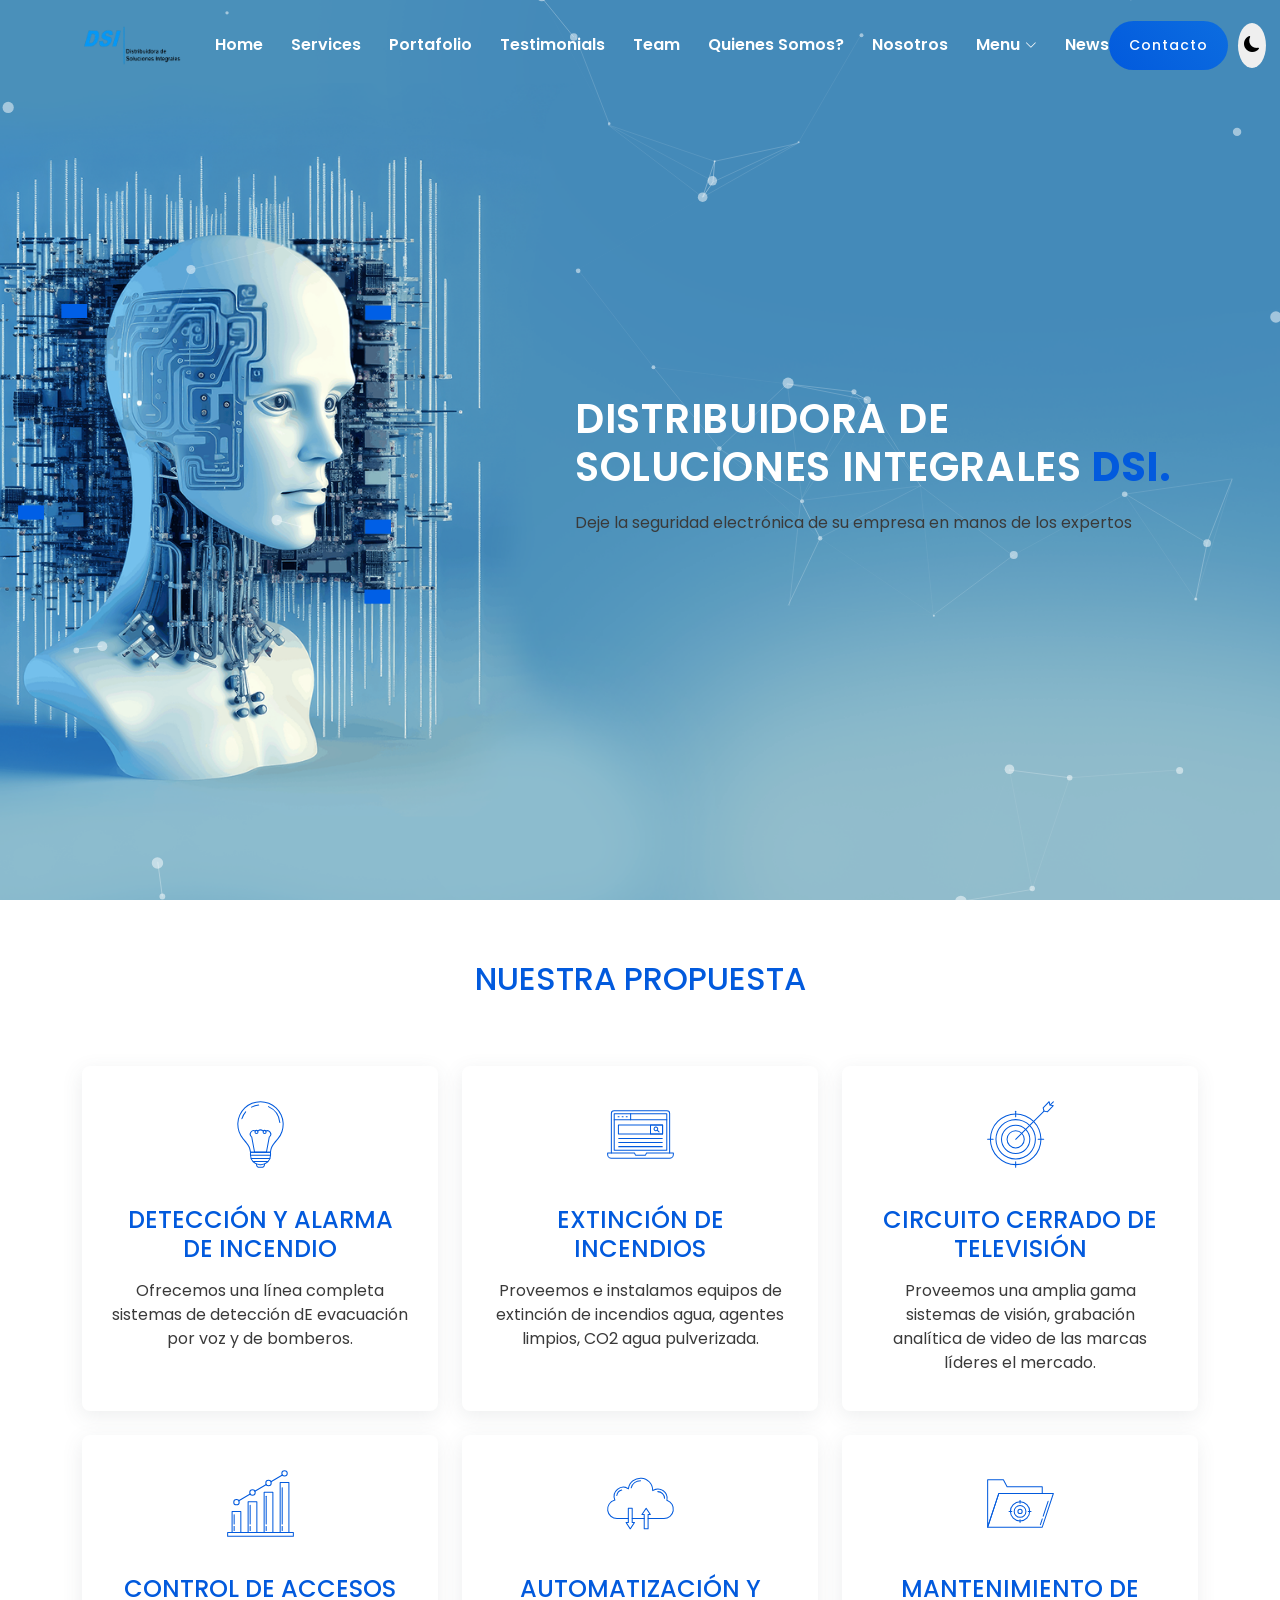
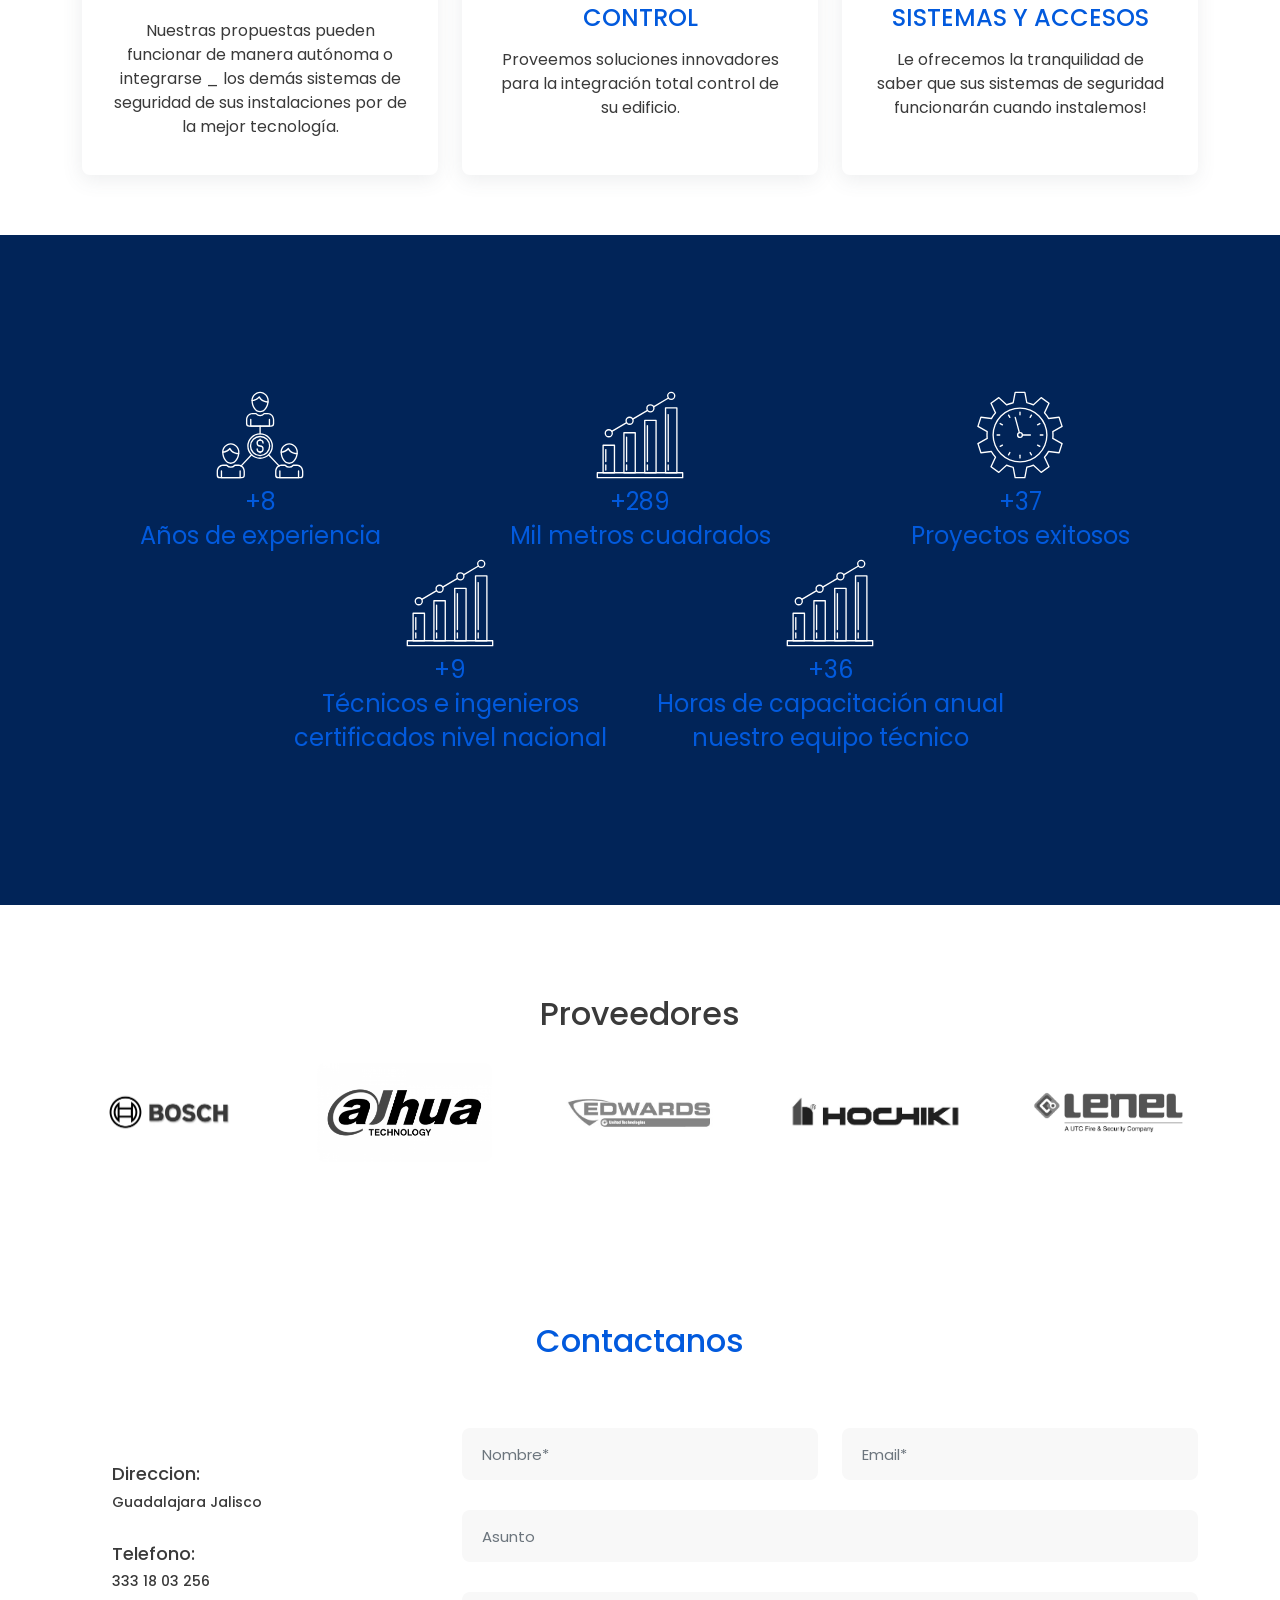
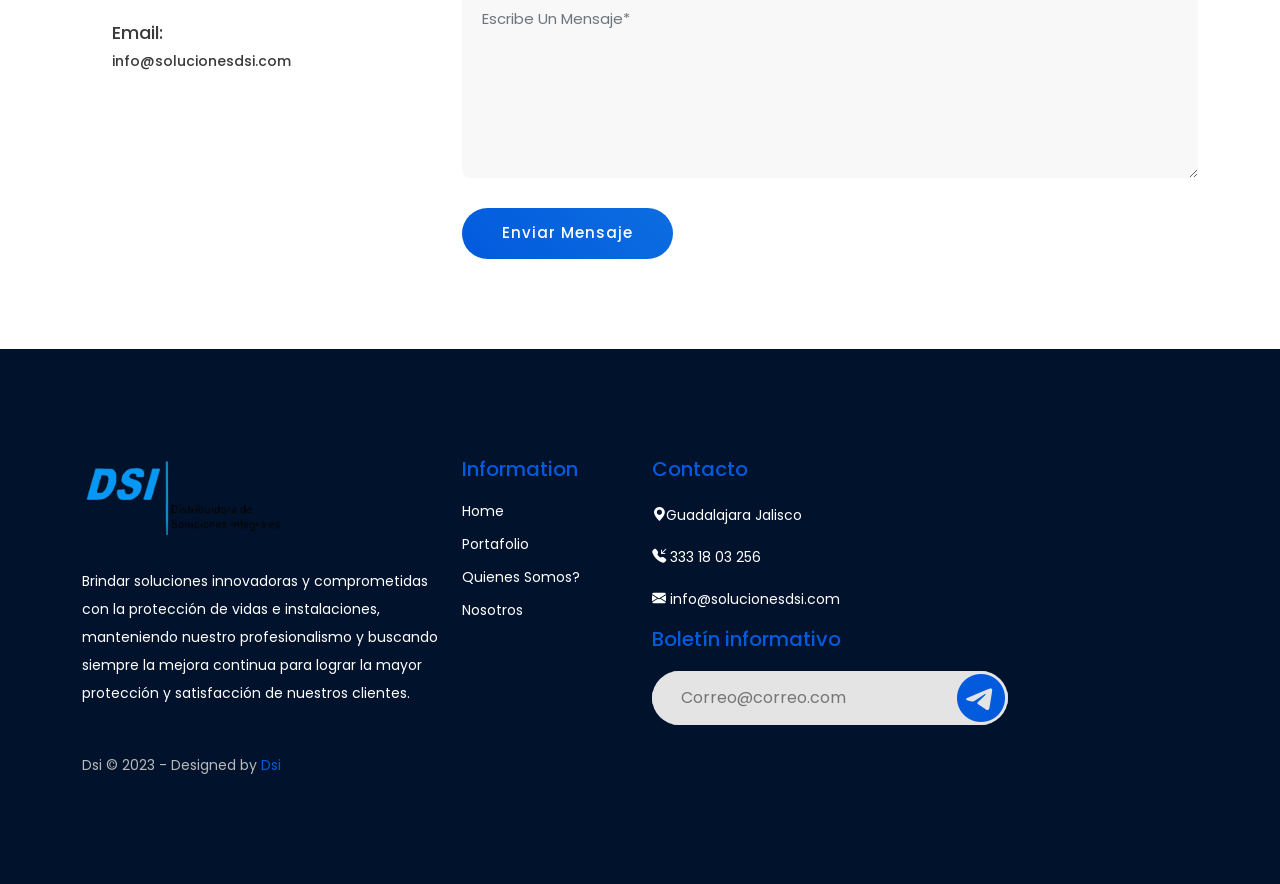
==== index.html @ c68015ca "nueva ver" ====
<!DOCTYPE html>
<html lang="zxx">
  <head>
  <meta charset="utf-8">
  <meta content="width=device-width, initial-scale=1.0" name="viewport">

  <title>Technoit - IT Solutions & Business Services Multipurpose Responsive Website Template</title>
  <meta content="" name="Technoit - IT Solutions & Business Services Multipurpose Responsive Website Template">
  <meta name="description" content="Technoit - IT Solutions & Business Services Multipurpose Responsive Website Template">
  <meta http-equiv="X-UA-Compatible" content="ie=edge">
  <meta content="" name="ZRTHEMES">

  <!-- Favicons -->
  <link href="assets/images/favicon.png" rel="icon">
  <link href="assets/images/apple-touch-icon.png" rel="apple-touch-icon">

  <!-- Google Fonts -->
  <link href="https://fonts.googleapis.com/css2?family=Open+Sans:ital,wght@0,300;0,400;0,500;0,600;0,700;1,300;1,400;1,600;1,700&amp;family=Montserrat:ital,wght@0,300;0,400;0,500;0,600;0,700;1,300;1,400;1,500;1,600;1,700&amp;family=Raleway:ital,wght@0,300;0,400;0,500;0,600;0,700;1,300;1,400;1,500;1,600;1,700&amp;display=swap" rel="stylesheet">
  <link rel="preconnect" href="https://fonts.googleapis.com">
  <link rel="preconnect" href="https://fonts.gstatic.com" crossorigin="">
  <link href="https://fonts.googleapis.com/css2?family=Oswald:wght@500&amp;display=swap" rel="stylesheet">
  <link href="https://fonts.googleapis.com/css2?family=Poppins:wght@300;400&amp;display=swap" rel="stylesheet">
  <!-- Vendor CSS Files -->
  <link href="assets/vendor/aos/aos.css" rel="stylesheet">
  <link href="assets/stylesheets/font-awesome.min.css" rel="stylesheet">
  <link href="assets/vendor/swiper/swiper-bundle.min.css" rel="stylesheet">
  <link href="assets/vendor/glightbox/css/glightbox.min.css" rel="stylesheet">
  <link href="assets/vendor/bootstrap/css/bootstrap.min.css" rel="stylesheet">
  <link href="assets/vendor/bootstrap-icons/bootstrap-icons.css" rel="stylesheet">
  <!-- Main CSS File -->
  <link href="assets/stylesheets/styles.css" rel="stylesheet">


</head>

<body>

  <header id="header" class="header d-flex align-items-center sticked stikcy-menu">
    <div class="container-fluid container-xl d-flex align-items-center justify-content-between">
      <a href="index.html" class="logo d-flex align-items-center">
        <img src="assets/images/logo.png" alt="logo">
      </a>
      <nav id="navbar" class="navbar">
        <ul>
          <li><a href="index.html" class="">Home</a></li>
          <li><a href="services.html" class="">Services</a></li>
          <li><a href="portfolio.html" class="">Portafolio</a></li>
          <li><a href="testimonials.html" class="">Testimonials</a></li>
          <li><a href="team.html" class="">Team</a></li>
          <li><a href="privacy-policy.html">Quienes Somos?</a></li>

          <li><a href="about.html">Nosotros</a></li>

          <li class="dropdown"><a href="#"><span>Menu</span> <i class="bi bi-chevron-down dropdown-indicator"></i></a>
            <ul>
              <li><a href="about.html">Nosotros</a></li>
              <li><a href="packages.html">Pricing</a></li>
              <li><a href="faqs.html">FAQs</a></li>
              <li><a href="privacy-policy.html">Terms &amp; Conditions</a></li>
              <li><a href="privacy-policy.html">Privacy Policy</a></li>
              <li><a href="blogs.html">Blogs</a></li>
              <li><a href="blog-details.html">Blog Detail Page</a></li>
            </ul>
          </li>
          <li><a href="blogs.html">News</a></li>
        </ul>
      </nav><!-- .navbar -->
      <a href="contact.html" class="btn-get-started hide-on-mobile">Contacto</a>
      <button id="darkmode-button"><i class="bi bi-moon-fill"></i></button>
      <i class="mobile-nav-toggle mobile-nav-show bi bi-list"></i>
      <i class="mobile-nav-toggle mobile-nav-hide d-none bi bi-x"></i>
    </div>
  </header>
  <!-- End Header -->

  <!--  Hero Section  -->
  <section id="hero" class="hero sticked-header-offset">

    <div id="particles-js"></div>
    <div id="repulse-circle-div"></div>
    <div class="container position-relative">
      <div class="row gy-5 aos-init aos-animate">
        <div class="col-lg-7 offset-lg-5 dark-bg order-lg-1 d-flex flex-column justify-content-start text-left caption">
          <h2 data-aos="fade-up">DISTRIBUIDORA DE SOLUCIONES INTEGRALES <span>DSI</span><span class="circle" data-aos="fade-right" data-aos-delay="800">.</span></h2>
          <p data-aos="fade-up" data-aos-delay="400">Deje la seguridad electrónica de su empresa en manos de los expertos</p>
          <!-- <div class="social" data-aos="fade-up" data-aos-delay="600">
            <a href=""><i class="bi bi-twitter"></i></a>
            <a href=""><i class="bi bi-facebook"></i></a>
            <a href=""><i class="bi bi-linkedin"></i></a>
            <a href=""><i class="bi bi-instagram"></i></a>
          </div>
          <div class="d-flex justify-content-start">
            <a href="#contact" class="btn-get-started mr-20" data-aos="fade-up" data-aos-delay="800">Get Quotes</a>
            <a href="#services" class="btn-get-started" data-aos="fade-up" data-aos-delay="1000">Get Started</a>
          </div> -->
        </div>
      </div>
    </div>
  </section>
  <!-- End Hero Section -->

  <main id="main">
        <!-- Start Service Section -->
        <div id="services" class="section">
          <div class="top-icon-box position-relative">
            <div class="container position-relative">
              <div class="section-header">
                <h2>NUESTRA PROPUESTA</h2>
              </div>
              <div class="row gy-4">
      
                <div class="col-xl-4 col-md-4" data-aos="fade-up" data-aos-delay="100">
                  <div class="icon-box">
                    <div class="icon"><img src="assets/images/icons/service-design.svg" alt="icon"></div>
                    <h4 class="title"><a href="" class="stretched-link">DETECCIÓN Y ALARMA DE INCENDIO</a></h4>
                    <p>Ofrecemos una línea completa sistemas de detección dE evacuación por voz y de bomberos.</p>
                  </div>
                </div>
                <!--End Icon Box -->
      
                <div class="col-xl-4 col-md-4" data-aos="fade-up" data-aos-delay="200">
                  <div class="icon-box">
                    <div class="icon"><img src="assets/images/icons/service-hosting.svg" alt="icon"></div>
                    <h4 class="title"><a href="" class="stretched-link">EXTINCIÓN DE INCENDIOS</a></h4>
                    <p>Proveemos e instalamos equipos de extinción de incendios agua, agentes limpios, CO2 agua pulverizada. </p>
                  </div>
                </div>
                <!--End Icon Box -->
      
                <div class="col-xl-4 col-md-4" data-aos="fade-up" data-aos-delay="500">
                  <div class="icon-box">
                    <div class="icon"><img src="assets/images/icons/service-social.svg" alt="icon"></div>
                    <h4 class="title"><a href="" class="stretched-link">CIRCUITO CERRADO DE TELEVISIÓN</a></h4>
                    <p>Proveemos una amplia gama sistemas de visión, grabación analítica de video de las marcas líderes el mercado. </p>
                  </div>
                </div>
                <!--End Icon Box -->
      
                <div class="col-xl-4 col-md-4" data-aos="fade-up" data-aos-delay="100">
                  <div class="icon-box">
                    <div class="icon"><img src="assets/images/icons/service-seo.svg" alt="icon"></div>
                    <h4 class="title"><a href="" class="stretched-link">CONTROL DE ACCESOS</a></h4>
                    <p>Nuestras propuestas pueden funcionar de manera autónoma o integrarse _ los demás sistemas de seguridad de sus instalaciones por de la mejor tecnología.</p>
                  </div>
                </div>
                <!--End Icon Box -->
      
      
                <div class="col-xl-4 col-md-4" data-aos="fade-up" data-aos-delay="200">
                  <div class="icon-box">
                    <div class="icon"><img src="assets/images/icons/service-cloud.svg" alt="icon"></div>
                    <h4 class="title"><a href="" class="stretched-link">AUTOMATIZACIÓN Y CONTROL</a></h4>
                    <p>Proveemos soluciones innovadores para la integración total control de su edificio.</p>
                  </div>
                </div>
                <!--End Icon Box -->
      
      
                <div class="col-xl-4 col-md-4" data-aos="fade-up" data-aos-delay="500">
                  <div class="icon-box">
                    <div class="icon"><img src="assets/images/icons/service-secure.svg" alt="icon"></div>
                    <h4 class="title"><a href="" class="stretched-link">MANTENIMIENTO DE SISTEMAS Y ACCESOS
                    </a></h4>
                    <p>Le ofrecemos la tranquilidad de saber que sus sistemas de seguridad funcionarán cuando instalemos!</p>
                  </div>
                </div>
                <!--End Icon Box -->
      
              </div>
            </div>
          </div>
        </div>
        <!-- End Service Section -->

        <!-- Featured -->
        <!-- <section>
          <div class="container" id="featured">
              <div class="section-header" data-aos="fade-up" data-aos-delay="100">
                <h2>Why Choose Us</h2>
                <p>Lorem ipsum dolor sit amet</p>
              </div>
          <div class="row">
           
            <div class="col-md-4 left">
              <div class="list-wrap" data-aos="fade-up" data-aos-delay="100">
                <div class="description">
                  <h4>Experience</h4>
                  <p>Ronsectetur adipiscing elit, sed do eiusmod tempor incididunt ut labore et dolore magna aliqua.</p>
                </div>
                  <div class="icon">
                    <img src="assets/images/icons/icon-1.svg" alt="icon">
                  </div>
              </div>
              
              <div class="list-wrap" data-aos="fade-up" data-aos-delay="400">
                <div class="description">
                  <h4>Products</h4>
                  <p>Ronsectetur adipiscing elit, sed do eiusmod tempor incididunt ut labore et dolore magna aliqua.</p>
                </div>
                  <div class="icon">
                    <img src="assets/images/icons/icon-2.svg" alt="icon">
                  </div>
            </div>
              
              
              <div class="list-wrap" data-aos="fade-up" data-aos-delay="500">
                <div class="description">
                  <h4>Approach</h4>
                  <p>Ronsectetur adipiscing elit, sed do eiusmod tempor incididunt ut labore et dolore magna aliqua.</p>
                </div>
                <div class="icon">
                  <img src="assets/images/icons/icon-3.svg" alt="icon">
                </div>
              </div>
            </div>

            <div class="col-md-4 p-4 p-sm-5 center">
              <div class="list-center-wrap" data-aos="fade-up" data-aos-delay="100">
                <div class="center-icon">
                  <img src="assets/images/features.jpg" alt="icon">
                </div>
              </div>
            </div>
       
            <div class="col-md-4 right">
              <div class="list-wrap" data-aos="fade-up" data-aos-delay="100">
                <div class="icon">
                  <img src="assets/images/icons/icon-4.svg" alt="icon">
                </div>
                <div class="description">
                  <h4>Pricing</h4>
                  <p>Ronsectetur adipiscing elit, sed do eiusmod tempor incididunt ut labore et dolore magna aliqua.</p>
                </div>
            </div>
              
              <div class="list-wrap" data-aos="fade-up" data-aos-delay="200">
                <div class="icon">
                  <img src="assets/images/icons/icon-5.svg" alt="icon">
                </div>
                <div class="description">
                  <h4>Delivery</h4>
                  <p>Ronsectetur adipiscing elit, sed do eiusmod tempor incididunt ut labore et dolore magna aliqua.</p>
                </div>
              </div>
              
              
              <div class="list-wrap" data-aos="fade-up" data-aos-delay="500">
                <div class="icon">
                  <img src="assets/images/icons/icon-6.svg" alt="icon">
                </div>
                <div class="description">
                  <h4>Support</h4>
                  <p>Ronsectetur adipiscing elit, sed do eiusmod tempor incididunt ut labore et dolore magna aliqua.</p>
                </div>
              </div>
            </div>
         
          </div>
          
        </div>
    </section> -->
    <!-- Featured -->


    <!-- Portfolio Section -->
    <!-- <section id="portfolio" class="portfolio">
      <div class="container" data-aos="fade-up">
        <div class="section-header">
          <h2>Our Portfolio</h2>
          <p>Lorem ipsum dolor sit amet</p>
        </div>
        <div class="portfolio-isotope" data-portfolio-filter="*" data-portfolio-layout="masonry" data-portfolio-sort="original-order" data-aos="fade-up" data-aos-delay="100">
          <div>
            <ul class="portfolio-flters">
              <li data-filter="*" class="filter-active">All</li>
              <li data-filter=".filter-app">App Design</li>
              <li data-filter=".filter-product">App Development</li>
              <li data-filter=".filter-branding">Branding</li>
              <li data-filter=".filter-books">It Solutions</li>
            </ul>
          </div>

          <div class="row gy-4 portfolio-container">

            <div class="col-xl-4 col-md-6 portfolio-item filter-app">
              <div class="portfolio-wrap">
                <a href="assets/images/portfolio/product-1.jpg" data-gallery="portfolio-gallery-app" class="glightbox"><img src="assets/images/portfolio/product-1.jpg" class="img-fluid" alt=""></a>
              </div>
            </div>

            <div class="col-xl-4 col-md-6 portfolio-item filter-product">
              <div class="portfolio-wrap">
                <a href="assets/images/portfolio/product-2.jpg" data-gallery="portfolio-gallery-app" class="glightbox"><img src="assets/images/portfolio/product-2.jpg" class="img-fluid" alt=""></a>
              </div>
            </div>

            <div class="col-xl-4 col-md-6 portfolio-item filter-branding">
              <div class="portfolio-wrap">
                <a href="assets/images/portfolio/product-3.jpg" data-gallery="portfolio-gallery-app" class="glightbox"><img src="assets/images/portfolio/product-3.jpg" class="img-fluid" alt=""></a>
              </div>
            </div>

            <div class="col-xl-4 col-md-6 portfolio-item filter-books">
              <div class="portfolio-wrap">
                <a href="assets/images/portfolio/product-4.jpg" data-gallery="portfolio-gallery-app" class="glightbox"><img src="assets/images/portfolio/product-4.jpg" class="img-fluid" alt=""></a>
              </div>
            </div>

            <div class="col-xl-4 col-md-6 portfolio-item filter-app">
              <div class="portfolio-wrap">
                <a href="assets/images/portfolio/product-5.jpg" data-gallery="portfolio-gallery-app" class="glightbox"><img src="assets/images/portfolio/product-5.jpg" class="img-fluid" alt=""></a>
              </div>
            </div>

            <div class="col-xl-4 col-md-6 portfolio-item filter-branding">
              <div class="portfolio-wrap">
                <a href="assets/images/portfolio/product-6.jpg" data-gallery="portfolio-gallery-app" class="glightbox"><img src="assets/images/portfolio/product-6.jpg" class="img-fluid" alt=""></a>
              </div>
            </div>
          </div>

        </div>

      </div>
    </section> -->
    <!-- End Portfolio Section -->

    <!-- Start Pricing Section -->
    <!-- <div class="pricing section">
      <div class="container-fluid">
        <div class="container">
          <div class="section-header">
            <h2>Pricing Plans</h2>
            <p>Lorem ipsum dolor sit amet</p>
          </div>
          <div class="row">
            <div class="col-lg-4">
              <div class="card text-center">
                <div class="title">
                  <h2>Basic</h2>
                </div>
                <div class="price">
                  <h4><sup>$</sup>25</h4>
                </div>
                <div class="option">
                  <ul>
                    <li><i class="bi bi-check-circle" aria-hidden="true"></i> Unlimited GB Space</li>
                    <li><i class="bi bi-check-circle" aria-hidden="true"></i> 30 Domain Names</li>
                    <li><i class="bi bi-check-circle" aria-hidden="true"></i> Free SSL</li>
                    <li><i class="bi bi-check-circle" aria-hidden="true"></i> Daily Backup</li>
                    <li><i class="bi bi-check-circle" aria-hidden="true"></i> Free Templates</li>
                    <li><i class="bi bi-check-circle" aria-hidden="true"></i> Free Email</li>
                    <li><i class="bi bi-check-circle" aria-hidden="true"></i> 10 Databases</li>
                    <li><i class="bi bi-check-circle" aria-hidden="true"></i> Unlimited Email Address</li>
                    <li><i class="bi bi-check-circle" aria-hidden="true"></i> Live Support</li>
                  </ul>
                </div>
                <a href="#">Order Now</a>
              </div>
            </div>
            <div class="col-lg-4">
              <div class="card text-center">
                <div class="title">
                  <h2>Standard</h2>
                </div>
                <div class="price">
                  <h4><sup>$</sup>50</h4>
                </div>
                <div class="option">
                  <ul>
                    <li><i class="bi bi-check-circle" aria-hidden="true"></i> Unlimited GB Space</li>
                    <li><i class="bi bi-check-circle" aria-hidden="true"></i> 30 Domain Names</li>
                    <li><i class="bi bi-check-circle" aria-hidden="true"></i> Free SSL</li>
                    <li><i class="bi bi-check-circle" aria-hidden="true"></i> Daily Backup</li>
                    <li><i class="bi bi-check-circle" aria-hidden="true"></i> Free Templates</li>
                    <li><i class="bi bi-check-circle" aria-hidden="true"></i> Free Email</li>
                    <li><i class="bi bi-check-circle" aria-hidden="true"></i> 10 Databases</li>
                    <li><i class="bi bi-check-circle" aria-hidden="true"></i> Unlimited Email Address</li>
                    <li><i class="bi bi-check-circle" aria-hidden="true"></i> Live Support</li>
                  </ul>
                </div>
                <a href="#">Order Now</a>
              </div>
            </div>
            <div class="col-lg-4">
              <div class="card text-center">
                <div class="title">
                  <h2>Premium</h2>
                </div>
                <div class="price">
                  <h4><sup>$</sup>100</h4>
                </div>
                <div class="option">
                  <ul>
                    <li><i class="bi bi-check-circle" aria-hidden="true"></i> Unlimited GB Space</li>
                    <li><i class="bi bi-check-circle" aria-hidden="true"></i> 30 Domain Names</li>
                    <li><i class="bi bi-check-circle" aria-hidden="true"></i> Free SSL</li>
                    <li><i class="bi bi-check-circle" aria-hidden="true"></i> Daily Backup</li>
                    <li><i class="bi bi-check-circle" aria-hidden="true"></i> Free Templates</li>
                    <li><i class="bi bi-check-circle" aria-hidden="true"></i> Free Email</li>
                    <li><i class="bi bi-check-circle" aria-hidden="true"></i> 10 Databases</li>
                    <li><i class="bi bi-check-circle" aria-hidden="true"></i> Unlimited Email Address</li>
                    <li><i class="bi bi-check-circle" aria-hidden="true"></i> Live Support</li>
                  </ul>
                </div>
                <a href="#">Order Now</a>
              </div>
            </div>
          </div>
        </div>
      </div>
    </div> -->
    <!-- End Pricing Section -->


    <!--  Testimonials Section  -->
    <!-- <section id="testimonials" class="testimonials">
      <div class="container" data-aos="fade-up">

        <div class="section-header">
          <h2>Testimonials</h2>
          <p>Lorem ipsum dolor sit amet</p>
        </div>

        <div class="slides-3 swiper" data-aos="fade-up" data-aos-delay="100">
          <div class="swiper-wrapper">

            <div class="swiper-slide">
              <div class="testimonial-wrap">
                <div class="testimonial-item">
                  <div class="d-flex align-items-center info-box">
                    <img src="assets/images/testimonials/testimonial-1.jpg" class="testimonial-img flex-shrink-0"
                      alt="">
                    <div>
                      <h3>Jhone Doe</h3>
                      <h4>CFO</h4>
                      <div class="stars">
                        <i class="bi bi-star-fill"></i><i class="bi bi-star-fill"></i><i class="bi bi-star-fill"></i><i
                          class="bi bi-star-fill"></i><i class="bi bi-star-fill"></i>
                      </div>
                    </div>
                  </div>
                  <p>
                    <i class="bi bi-quote quote-icon-left"></i>
                    Proin iaculis purus consequat sem cure digni ssim donec porttitora entum suscipit rhoncus.
                    Accusantium quam, ultricies eget id, aliquam eget nibh et. Maecen aliquam.
                    <i class="bi bi-quote quote-icon-right"></i>
                  </p>
                </div>
              </div>
            </div>

            <div class="swiper-slide">
              <div class="testimonial-wrap">
                <div class="testimonial-item">
                  <div class="d-flex align-items-center info-box">
                    <img src="assets/images/testimonials/testimonial-2.jpg" class="testimonial-img flex-shrink-0"
                      alt="">
                    <div>
                      <h3>Afa Rose</h3>
                      <h4>Web Designer</h4>
                      <div class="stars">
                        <i class="bi bi-star-fill"></i><i class="bi bi-star-fill"></i><i class="bi bi-star-fill"></i><i
                          class="bi bi-star-fill"></i><i class="bi bi-star-fill"></i>
                      </div>
                    </div>
                  </div>
                  <p>
                    <i class="bi bi-quote quote-icon-left"></i>
                    Proin iaculis purus consequat sem cure digni ssim donec porttitora entum suscipit rhoncus.
                    Accusantium quam, ultricies eget id, aliquam eget nibh et. Maecen aliquam.
                    <i class="bi bi-quote quote-icon-right"></i>
                  </p>
                </div>
              </div>
            </div>
            <div class="swiper-slide">
              <div class="testimonial-wrap">
                <div class="testimonial-item">
                  <div class="d-flex align-items-center info-box">
                    <img src="assets/images/testimonials/testimonial-3.jpg" class="testimonial-img flex-shrink-0"
                      alt="">
                    <div>
                      <h3>Keena Lara</h3>
                      <h4>Store Owner</h4>
                      <div class="stars">
                        <i class="bi bi-star-fill"></i><i class="bi bi-star-fill"></i><i class="bi bi-star-fill"></i><i
                          class="bi bi-star-fill"></i><i class="bi bi-star-fill"></i>
                      </div>
                    </div>
                  </div>
                  <p>
                    <i class="bi bi-quote quote-icon-left"></i>
                    Proin iaculis purus consequat sem cure digni ssim donec porttitora entum suscipit rhoncus.
                    Accusantium quam, ultricies eget id, aliquam eget nibh et. Maecen aliquam.
                    <i class="bi bi-quote quote-icon-right"></i>
                  </p>
                </div>
              </div>
            </div>

            <div class="swiper-slide">
              <div class="testimonial-wrap">
                <div class="testimonial-item">
                  <div class="d-flex align-items-center info-box">
                    <img src="assets/images/testimonials/testimonial-4.jpg" class="testimonial-img flex-shrink-0"
                      alt="">
                    <div>
                      <h3>Fizzi Brandon</h3>
                      <h4>Freelancer</h4>
                      <div class="stars">
                        <i class="bi bi-star-fill"></i><i class="bi bi-star-fill"></i><i class="bi bi-star-fill"></i><i
                          class="bi bi-star-fill"></i><i class="bi bi-star-fill"></i>
                      </div>
                    </div>
                  </div>
                  <p>
                    <i class="bi bi-quote quote-icon-left"></i>
                    Proin iaculis purus consequat sem cure digni ssim donec porttitora entum suscipit rhoncus.
                    Accusantium quam, ultricies eget id, aliquam eget nibh et. Maecen aliquam.
                    <i class="bi bi-quote quote-icon-right"></i>
                  </p>
                </div>
              </div>
            </div>
          </div>
          <div class="swiper-pagination"></div>
        </div>
      </div>
    </section> -->
    <!-- End Testimonials Section -->

    <!--  Start Counter Section  -->
    <div id="stats-counter" class="call-to-action stats-counter section">
      <div class="container" data-aos="fade-up">
        <div class="row gy-4 align-items-center">
          <div class="col-lg-4">
            <div class="stats-item d-flex flex-column align-items-center">
              <div class="icon circle"><img src="assets/images/icons/happy-clients.svg" alt="icon"></div>
              <div class="d-flex align-items-center">
              <span>+</span><span data-purecounter-start="0" data-purecounter-end="20" data-purecounter-duration="1" class="purecounter"></span>
              </div>
              <p><span>Años de experiencia</span></p>
            </div><!-- End Stats Item -->
          </div>
          <div class="col-lg-4">
            <div class="stats-item d-flex flex-column align-items-center">
              <div class="icon circle"><img src="assets/images/icons/complete-projects.svg" alt="icon"></div>
              <div class="d-flex align-items-center">
                <span>+</span><span data-purecounter-start="0" data-purecounter-end="760" data-purecounter-duration="1" class="purecounter"></span>
              </div>
              <p><span>Mil metros cuadrados</span> </p>
            </div><!-- End Stats Item -->
          </div>
          <div class="col-lg-4">
            <div class="stats-item d-flex flex-column align-items-center">
              <div class="icon circle"><img src="assets/images/icons/hours-support.svg" alt="icon"></div>
              <div class="d-flex align-items-center">
                <span>+</span><span data-purecounter-start="0" data-purecounter-end="100" data-purecounter-duration="1" class="purecounter"></span>
              </div>
              <p><span>Proyectos exitosos</span> </p>
            </div><!-- End Stats Item -->
          </div>
        </div>
    
        <div class="row gy-4 justify-content-center">
          <div class="col-lg-4">
            <div class="stats-item d-flex flex-column align-items-center">
              <div class="icon circle"><img src="assets/images/icons/complete-projects.svg" alt="icon"></div>
              <div class="d-flex align-items-center">
                <span>+</span><span data-purecounter-start="0" data-purecounter-end="25" data-purecounter-duration="1" class="purecounter"></span>
              </div>
              <p><span>Técnicos e ingenieros certificados nivel nacional</span> </p>
            </div><!-- End Stats Item -->
          </div>
          <div class="col-lg-4">
            <div class="stats-item d-flex flex-column align-items-center">
              <div class="icon circle"><img src="assets/images/icons/complete-projects.svg" alt="icon"></div>
              <div class="d-flex align-items-center">
                <span>+</span><span data-purecounter-start="0" data-purecounter-end="100" data-purecounter-duration="1" class="purecounter"></span>
              </div>
              <p><span>Horas de capacitación anual nuestro equipo técnico</span> </p>
            </div><!-- End Stats Item -->
          </div>
        </div>
      </div>
    </div>
    <!--  End Counter Section  -->

    <!--  Clients Section  -->
    <div id="clients" class="clients section">
      <div class="container" data-aos="zoom-out">
        <h2 style="text-align: center; margin-bottom: 20px;">Proveedores</h2>
  
        <div class="clients-slider swiper">
          <div class="swiper-wrapper align-items-center">
            <div class="swiper-slide"><img src="assets/images/clients/client-1.png" class="img-fluid" alt=""></div>
            <div class="swiper-slide"><img src="assets/images/clients/client-2.png" class="img-fluid" alt=""></div>
            <div class="swiper-slide"><img src="assets/images/clients/client-3.jpg" class="img-fluid" alt=""></div>
            <div class="swiper-slide"><img src="assets/images/clients/client-4.png" class="img-fluid" alt=""></div>
            <div class="swiper-slide"><img src="assets/images/clients/client-5.png" class="img-fluid" alt=""></div>
            <div class="swiper-slide"><img src="assets/images/clients/client-6.jpg" class="img-fluid" alt=""></div>
            <div class="swiper-slide"><img src="assets/images/clients/client-7.png" class="img-fluid" alt=""></div>
            <div class="swiper-slide"><img src="assets/images/clients/client-8.jpg" class="img-fluid" alt=""></div>
            <div class="swiper-slide"><img src="assets/images/clients/client-9.png" class="img-fluid" alt=""></div>
          </div>
        </div>
  
      </div>
    </div>


    <!-- <div id="clients" class="clients section">
      <div class="container" data-aos="zoom-out">
        <h2 style="text-align: center; margin-bottom: 20px;">Clientes</h2>
  
        <div class="clients-slider swiper">
          <div class="swiper-wrapper align-items-center">
            <div class="swiper-slide"><img src="assets/images/clients/CRISTA.jpg" class="img-fluid" alt=""></div>
            <div class="swiper-slide"><img src="assets/images/clients/holiday-inn-logo-png-transparent.jpg" class="img-fluid" alt=""></div>
            <div class="swiper-slide"><img src="assets/images/clients/honda.jpg" class="img-fluid" alt=""></div>
            <div class="swiper-slide"><img src="assets/images/clients/maseca2.jpg" class="img-fluid" alt=""></div>
            <div class="swiper-slide"><img src="assets/images/clients/MB.jpg" class="img-fluid" alt=""></div>
            <div class="swiper-slide"><img src="assets/images/clients/pemex.png" class="img-fluid" alt=""></div>
            <div class="swiper-slide"><img src="assets/images/clients/toyota2.jpg" class="img-fluid" alt=""></div>
            <div class="swiper-slide"><img src="assets/images/clients/SCHLUMBERGER.jpg" class="img-fluid" alt=""></div>
          </div>
        </div>
  
      </div>
    </div> -->
    <!-- End Clients Section -->


   


   

    <!--  Call To Action Section  -->
    <!-- <section id="call-to-action" class="call-to-action">
      <div class="container text-center aos-init aos-animate" data-aos="zoom-out">
         <div class="row gy-4">
          <div class="col-lg-12">
              <h3>Let's Discuss your Projects</h3>
              <p>We pride ourselves with our ability to perform and deliver results. Use the form below to discuss your project needs with our team, we will get back asap</p>
              <a class="cta-btn" href="mailto:info@example.com">Conatct Us</a>
          </div>
        </div>
      </div>
    </section> -->
    <!-- End Call To Action Section -->


    <!--  Recent Blog Posts Section  -->
  

    <!-- Start Contact Section -->
    <div id="contact" class="contact-section section">
      <div class="section-header">
        <h2>Contactanos</h2>
        <!-- <p>Lorem ipsum dolor sit amet</p> -->
      </div>
      <div class="container">
        <div class="row">
          <div class="col-lg-4 col-md-12" data-aos="fade-right">
            <div class="contact-information-box-3">
              <div class="row">
                <div class="col-lg-12">
                  <div class="single-contact-info-box">
                    <div class="contact-info">
                      <h6>Direccion:</h6>
                      <p>Guadalajara Jalisco</p>
                      <!-- <p>PBo 12345, United States</p> -->
                    </div>
                  </div>
                </div>
                <div class="col-lg-12">
                  <div class="single-contact-info-box">
                    <div class="contact-info">
                      <h6>Telefono:</h6>
                      <p>333 18 03 256</p>
                      <!-- <p>+1 1234 56 780</p> -->
                    </div>
                  </div>
                </div>
                <div class="col-lg-12">
                  <div class="single-contact-info-box">
                    <div class="contact-info">
                      <h6>Email:</h6>
                      <p>info@solucionesdsi.com</p>
                      <!-- <p>email@example.com</p> -->
                    </div>
                  </div>
                </div>
              </div>
            </div>
          </div>
          <div class="col-lg-8 col-md-12" data-aos="fade-left">
            <div class="contact-form-box contact-form contact-form-3">
              <div class="form-container-box">
                <form class="contact-form form" id="ajax-contact" method="post" action="assets/phpscripts/contact.php">
                  <div class="controls">
                    <div class="row">
                      <div class="col-md-6">
                        <div class="form-group form-input-box">
                          <input type="text" class="form-control" id="name" name="name" placeholder="Nombre*"
                            required="required" data-error="Campo requerido.">
                          <div class="help-block with-errors"></div>
                        </div>
                      </div>
                      <div class="col-md-6">
                        <div class="form-group form-input-box">
                          <input type="email" class="form-control" id="email" name="email" placeholder="Email*"
                            required="required" data-error="Campo requerido.">
                          <div class="help-block with-errors"></div>
                        </div>
                      </div>
                      <div class="col-md-12">
                        <div class="form-group form-input-box">
                          <input type="text" class="form-control" name="subject" placeholder="Asunto"
                            required="required">
                        </div>
                      </div>
                      <div class="col-12">
                        <div class="form-group form-input-box">
                          <textarea class="form-control" id="message" name="message" rows="7"
                            placeholder="Escribe un mensaje*" required="required"
                            data-error="Campo requerido."></textarea>
                          <div class="help-block with-errors"></div>
                        </div>
                      </div>
                      <div class="col-md-12">
                        <button type="submit" data-text="Send Message">Enviar Mensaje</button>
                      </div>
                      <div class="messages">
                        <div class="alert alert alert-success alert-dismissable alert-dismissable hidden"
                          id="msgSubmit"><button type="button" class="close" data-dismiss="alert"
                            aria-hidden="true">&times;</button> Gracias tu mensaje fue enviado. </div>
                      </div>
                    </div>
                  </div>
                </form>
              </div>
            </div>
          </div>
        </div>
      </div>
    </div>
    <!-- End Contact Section -->


  </main><!-- End #main -->

  <!--  Footer  -->
  <footer id="footer" class="footer-section">
    <div class="container">
        <div class="footer-content pt-5 pb-5">
            <div class="row">
                <div class="col-xl-4 col-lg-4 mb-50">
                    <div class="footer-widget">
                        <div class="footer-logo">
                            <a href="index.html" class="logo d-flex align-items-center">
                              <img src="assets/images/logo.png" alt="logo">
                            </a>
                        </div>
                        <div class="footer-text">
                            <p>Brindar soluciones innovadoras y comprometidas con la protección de vidas e instalaciones, manteniendo nuestro profesionalismo y buscando siempre la mejora continua para lograr la mayor protección y satisfacción de nuestros clientes.</p>
                        </div>
                        <!-- <div class="footer-social-icon">
                            <span>Follow us</span>
                            <a href="#" class="twitter"><i class="bi bi-twitter"></i></a>
                            <a href="#" class="facebook"><i class="bi bi-facebook"></i></a>
                            <a href="#" class="instagram"><i class="bi bi-instagram"></i></a>
                            <a href="#" class="linkedin"><i class="bi bi-linkedin"></i></a>
                        </div> -->
                    </div>
                </div>
                
                <!-- <div class="col-lg-2 col-md-6 col-sm-12 footer-column">
                      <div class="service-widget footer-widget">
                        <div class="footer-widget-heading">
                            <h3>Services</h3>
                        </div>
                          <ul class="list">
                              <li><a href="services.html">Web Design</a></li>
                              <li><a href="services.html">App Developemnt</a></li>
                              <li><a href="services.html">Cloud Services</a></li>
                              <li><a href="services.html">Domain adn Hosting</a></li>
                              <li><a href="services.html">Seo Optimization</a></li>
                              <li><a href="services.html">Social Media</a></li>
                          </ul>
                      </div>
                  </div> -->
                  <div class="col-lg-2 col-md-6 col-sm-12 footer-column">
                      <div class="service-widget footer-widget">
                        <div class="footer-widget-heading">
                            <h3>Information</h3>
                        </div>
                          <ul class="list">
                            <li><a href="index.html" class="">Home</a></li>
                            <!-- <li><a href="services.html" class="">Services</a></li> -->
                            <li><a href="portfolio.html" class="">Portafolio</a></li>
                            <!-- <li><a href="testimonials.html" class="">Testimonials</a></li> -->
                            <!-- <li><a href="team.html" class="">Team</a></li> -->
                            <li><a href="privacy-policy.html">Quienes Somos?</a></li>
                  
                            <li><a href="about.html">Nosotros</a></li>
                          </ul>
                      </div>
                  </div>
                <div class="col-xl-4 col-lg-4 col-md-6 mb-50">
                    <div class="contact-widget footer-widget">
                        <div class="footer-widget-heading">
                            <h3>Contacto</h3>
                        </div>
                          <div class="footer-text">
                              <p><i class="bi bi-geo-alt-fill mr-15"></i>Guadalajara Jalisco</p>
                              <p><i class="bi bi-telephone-inbound-fill mr-15"></i> 333 18 03 256</p>
                              <p><i class="bi bi-envelope-fill mr-15"></i> info@solucionesdsi.com</p>
                          </div>
                    </div>
                    <div class="footer-widget">
                        <div class="footer-widget-heading">
                            <h3>Boletín informativo</h3>
                        </div>
                        <!-- <div class="footer-text mb-25">
                            <p>Don't miss to subscribe to our new feeds, kindly fill the form below.</p>
                        </div> -->
                        <div class="subscribe-form">
                            <form action="#">
                                <input type="text" placeholder="Correo@correo.com">
                                <button><i class="bi bi-telegram"></i></button>
                            </form>
                        </div>
                    </div>
                </div>
            </div>
            <div class="row">
                <div class="col-xl-6 col-lg-6 text-left text-lg-left">
                    <div class="copyright-text">
                        <p>Dsi © 2023 - Designed by <a href="">Dsi</a></p>
                    </div>
                </div>
            </div>
        </div>
    </div>
  </footer>
  <!-- End Footer -->

  <a href="#" class="scroll-top d-flex align-items-center justify-content-center active">
    <i class="bi bi-arrow-up-short"></i>
  </a>

  <div id="preloader"></div>

  <!-- Vendor JS Files -->
  <script src="assets/javascripts/jquery.min.js"></script>
  <script src="assets/vendor/glightbox/js/glightbox.min.js"></script>
  <script src="assets/vendor/bootstrap/js/bootstrap.bundle.min.js"></script>
  <script src="assets/vendor/aos/aos.js"></script>
  <script src="assets/vendor/swiper/swiper-bundle.min.js"></script>
  <script src="assets/javascripts/plugins.js"></script>
  <script src="assets/javascripts/purecounter_vanilla.js"></script>
  <script src="assets/javascripts/validator.min.js"></script>
  <script src="assets/javascripts/contactform.js"></script>
  <script src="assets/javascripts/particles.min.js"></script>
  <script src="assets/javascripts/script.js"></script>

  <!-- Template Main JS File -->
  <script src="assets/javascripts/main.js"></script>



</body></html>
---- assets/stylesheets/styles.css ----
/*------------------------------------------------------------
    Template name    : Technoit - IT Solutions & Business Services Multipurpose Responsive Website Template
    Author           : ZRTHEMES
    Version          : 2.0
    File Description : Main css file of the template
--------------------------------------------------------------*/

/*--------------------------------------------------------------
# General
--------------------------------------------------------------*/

:root {
  --font-default:
  'Poppins', sans-serif;
  --font-primary:
  'Poppins', sans-serif;
  --font-secondary:
  'Poppins', sans-serif;
  scroll-behavior: smooth;
  --color-bg: #025add;
  --hero-overlay-color: transparent;
  --menu-color: #ffffff;
  --theme-color: #025add;
  --border-color: #e2e2e2;
  --theme-color-dark: #f8f8f8;
  --text-color: #3a3a3a;
  --hero-text-color: #ffffff;
  --text-white-color: #ffffff;
  --text-grey-color: #3a3a3a;
  --text-theme-color: #025add;
  --light-color: #ffffff;
  --color-default: #3a3a3a;
  --color-primary: #025add;
  --color-secondary: #0c6de0;
  --color-start: #3a3a3a;
  --color-end: #3a3a3a;
  --hero-card-bg: rgb(228 227 223 / 17%);
  --box-shadow-color: rgb(82 90 101 / 10%);
}

:root.dark {
  --menu-color-bg: #565656;
  --color-bg: #000000;
  --hero-overlay-color: #000000;
  --menu-color: #ffffff;
  --theme-color: #000000;
  --border-color: #14929a;
  --theme-color-dark: #2c2c2c;
  --text-color: #ffffff;
  --hero-text-color: #ffffff;
  --text-white-color: #ffffff;
  --text-grey-color: #565656;
  --text-theme-color: #14929a;
  --light-color: #000000;
  --color-default: #000000;
  --color-primary: #000000;
  --color-secondary: #000000;
  --color-start: #000000;
  --color-end: #000000;
  --hero-card-bg: rgb(0 0 0 / 83%);
  --box-shadow-color: rgb(20 146 154 / 49%);
}

body {
  font-family: var(--font-default);
  color: var(--text-color);
  background: var(--theme-color);
  transition: 0.5s background ease;
}

body.dark {
  --menu-color-bg: #ffffff;
  --color-bg: #000000;
  --hero-overlay-color: #000000;
  --menu-color: #ffffff;
  --border-color: #025add;
  --theme-color-dark: #151515;
  --text-color: #ffffff;
  --text-white-color: #ffffff;
  --text-grey-color: #565656;
  --text-theme-color: #025add;
  --light-color: #000000;
  --color-default: #000000;
  --color-secondary: #0c6de0;
  --color-start: #000000;
  --color-end: #000000; 
  --hero-card-bg: rgb(0 0 0 / 83%);
  --box-shadow-color: rgb(12 109 224 / 69%);
}


#darkmode-button{
    border-radius: 50%;
    border: none;
    outline: none;
    display: grid;
    place-items: center;
    width: 45px;
    height: 45px;
    margin-left: 10px;
}

a {
  color: var(--color-primary);
  text-decoration: none;
}

a:hover {
  color: var(--color-primary);
  text-decoration: none;
}

h1,
h2,
h3,
h4,
h5,
h6 {
  font-family: var(--font-primary);
}

.toggle-container {
  position: relative;
}

.theme-btn {
  width: 6em;
  height: 6em;
  padding: 0.5em;
  border-radius: 50%;
  cursor: pointer;
  border: none;
  background-color: transparent;
}

.theme-btn img {
  height: 100%;
  width: 100%;
  object-fit: cover;
}

.theme-btn.light {
  display: none;
}

.dark .theme-btn.dark {
  display: none;
}

.dark .theme-btn.light {
  display: block;
}

.hide-on-mobile{
  display: block;
}

/*--------------------------------------------------------------
# Sections & Section Header
--------------------------------------------------------------*/
section {
  padding: 60px 0;
  overflow: hidden;
}

.section{
  padding: 60px 0;
  overflow: hidden;
  background: var(--light-color);
}

.section-grey{
  padding: 90px 0;
  overflow: hidden;
  background: var(--theme-color-dark);
}

.sections-bg {
  background-color: var(--theme-color-dark);
}

.section-header {
  text-align: center;
  padding-bottom: 60px;
}

.section-header h2 {
  font-size: 32px;
  position: relative;
  color: var(--color-primary);
}

.section-header p {
  margin-bottom: 0;
  color: #b8651d;
}

img {
  transition: 0.3s;
}

img:hover {
  transform: scale(1.1);
}

.fill-btn{
  font-family: var(--font-primary);
  font-weight: 500;
  font-size: 15px;
  letter-spacing: 1px;
  display: inline-block;
  padding: 14px 40px;
  border-radius: 50px;
  border: 0;
  transition: 0.3s;
  color: var(--text-white-color);
  background: linear-gradient(45deg, var(--color-primary), var(--color-secondary));
  box-shadow: 0 0 15px rgba(0, 0, 0, 0.08);
}

.fill-btn:hover {background: linear-gradient(45deg, var(--color-secondary), var(--color-primary));color: var(--text-white-color);}

/*--------------------------------------------------------------
# Breadcrumbs
--------------------------------------------------------------*/
.breadcrumbs .page-header {
  padding: 120px 0 60px 0;
  min-height: 20vh;
  background: url(../images/page-header-bg.png) center bottom;
  background-size: cover;
  border-radius: 0px;
  overflow: hidden;
  position: relative;
}
.breadcrumbs .page-header:before {
    content: "";
    position: absolute;
    left: 0;
    bottom: 0;
    top: 0;
    right: 0;
    width: 100%;
    height: 100%;
    background: linear-gradient(360deg,var(--light-color), var(--light-color));
    z-index: 0;
    opacity: 0.6;
}

.breadcrumbs .page-header h2 {
  color: var(--color-primary);
}

.breadcrumbs .page-header p {
  color: var(--menu-color);
}

.breadcrumbs nav {
  background-color: var(--theme-color);
  padding: 20px 0;
}

.breadcrumbs nav ol {
  display: flex;
  flex-wrap: wrap;
  list-style: none;
  margin: 0;
  padding: 0;
  font-size: 16px;
  color: var(--color-default);
}

.breadcrumbs nav ol a {
  color: var(--text-white-color);
  transition: 0.3s;
}

.breadcrumbs nav ol a:hover {
  text-decoration: underline;
}

.breadcrumbs nav ol li+li {
  padding-left: 10px;
}

.breadcrumbs nav ol li+li::before {
  display: inline-block;
  padding-right: 10px;
  color: var(--color-secondary);
  content: "/";
}

/*--------------------------------------------------------------
# Scroll top button
--------------------------------------------------------------*/
.scroll-top {
  position: fixed;
  visibility: hidden;
  opacity: 0;
  right: 15px;
  bottom: -15px;
  z-index: 99999;
  background: var(--color-primary);
  width: 44px;
  height: 44px;
  border-radius: 50px;
  transition: all 0.4s;
}

.scroll-top i {
  font-size: 24px;
  color: #fff;
  line-height: 0;
}

.scroll-top:hover {
  background: rgb(16 16 16 / 80%);
  color: #fff;
}

.scroll-top.active {
  visibility: visible;
  opacity: 1;
  bottom: 15px;
}

/*--------------------------------------------------------------
# Preloader
--------------------------------------------------------------*/
#preloader {
  position: fixed;
  inset: 0;
  z-index: 999999;
  overflow: hidden;
  background: var(--color-primary);
  transition: all 0.6s ease-out;
}

#preloader:before {
  content: "";
  position: fixed;
  top: calc(48% - 3px);
  left: calc(48% - 3px);
  border: 2px solid #fff;
  border-color: var(--light-color) transparent var(--light-color) transparent;
  border-radius: 50%;
  width: 60px;
  height: 60px;
  -webkit-animation: animate-preloader 1.5s linear infinite;
  animation: animate-preloader 1.5s linear infinite;
}

@-webkit-keyframes animate-preloader {
  0% {
    transform: rotate(0deg);
  }

  100% {
    transform: rotate(360deg);
  }
}

@keyframes animate-preloader {
  0% {
    transform: rotate(0deg);
  }

  100% {
    transform: rotate(360deg);
  }
}

/*--------------------------------------------------------------
# Disable aos animation delay on mobile devices
--------------------------------------------------------------*/
@media screen and (max-width: 768px) {
  [data-aos-delay] {
    transition-delay: 0 !important;
  }
  .hide-on-mobile{
    display: none !important;
  }
}

/*--------------------------------------------------------------
# Header
--------------------------------------------------------------*/
.topbar {
  background: #00796b;
  height: 40px;
  font-size: 14px;
  transition: all 0.5s;
  color: #fff;
  padding: 0;
}

.topbar .contact-info i {
  font-style: normal;
  color: #fff;
  line-height: 0;
}

.topbar .contact-info i a,
.topbar .contact-info i span {
  padding-left: 5px;
  color: #fff;
}

@media (max-width: 575px) {

  .topbar .contact-info i a,
  .topbar .contact-info i span {
    font-size: 13px;
  }
}

.topbar .contact-info i a {
  line-height: 0;
  transition: 0.3s;
}

.topbar .contact-info i a:hover {
  color: #fff;
  text-decoration: underline;
}

.topbar .social-links a {
  color: rgba(255, 255, 255, 0.7);
  line-height: 0;
  transition: 0.3s;
  margin-left: 20px;
}

.topbar .social-links a:hover {
  color: #fff;
}

.header {
  transition: all 0.5s;
  z-index: 997;
  height: 90px;
}

.header.sticked {
  position: fixed;
  top: 0;
  right: 0;
  left: 0;
  height: 90px;
}

.header .logo img {
  max-height: 40px;
  margin-right: 6px;
}

.header.stikcy-menu {
  background: var(--light-color);
}
.header.stikcy-menu .logo h1{
  color: var(--color-primary);
}

.header .logo h1 {
  font-size: 30px;
  margin: 0;
  letter-spacing: 0.8px;
  color: var(--color-primary);
  font-family: var(--font-primary);
}

.header .logo h1 span {
  color: var(--color-primary);
}

.sticked-header-offset {
  margin-top: 0;
}

section {background: var(--light-color);}

/*--------------------------------------------------------------
# Desktop Navigation
--------------------------------------------------------------*/
@media (min-width: 1280px) {
  .navbar {
    padding: 0;
  }

  .navbar ul {
    margin: 0;
    padding: 0;
    display: flex;
    list-style: none;
    align-items: center;
  }

  .navbar li {
    position: relative;
  }

  .navbar>ul>li {
    white-space: nowrap;
    padding: 10px 0 10px 28px;
  }

  .navbar a,
  .navbar a:focus {
    display: flex;
    align-items: center;
    justify-content: space-between;
    font-family: var(--font-secondary);
    font-size: 16px;
    font-weight: 600;
    color: var(--menu-color);
    white-space: nowrap;
    transition: 0.3s;
    position: relative;
  }

  .stikcy-menu .navbar a{
    color: var(--text-color);
  }

  .navbar a i,
  .navbar a:focus i {
    font-size: 12px;
    line-height: 0;
    margin-left: 5px;
  }

  .navbar a:hover:before,
  .navbar li:hover>a:before,
  .navbar .active:before {
    visibility: visible;
    width: 100%;
  }

  .navbar a:hover,
  .navbar .active,
  .navbar .active:focus,
  .navbar li:hover>a {
    color: var(--color-primary);
  }

  .navbar .dropdown ul {
    display: block;
    position: absolute;
    left: 28px;
    top: calc(100% + 30px);
    margin: 0;
    padding: 10px 0;
    z-index: 99;
    opacity: 0;
    visibility: hidden;
    background: var(--light-color);
    box-shadow: 0px 0px 30px rgba(127, 137, 161, 0.25);
    transition: 0.3s;
    border-radius: 0px;
  }

  .navbar .dropdown ul li {
    min-width: 200px;
  }

  .navbar .dropdown ul a {
    padding: 10px 20px;
    font-size: 15px;
    font-weight: 400;
    color: var(--text-color);
  }

  .navbar .dropdown ul a i {
    font-size: 12px;
  }

  .navbar .dropdown ul a:hover,
  .navbar .dropdown ul .active:hover,
  .navbar .dropdown ul li:hover>a {
    color: var(--color-primary);
  }

  .navbar .dropdown:hover>ul {
    opacity: 1;
    top: 100%;
    visibility: visible;
  }

  .navbar .dropdown .dropdown ul {
    top: 0;
    left: calc(100% - 30px);
    visibility: hidden;
  }

  .navbar .dropdown .dropdown:hover>ul {
    opacity: 1;
    top: 0;
    left: 100%;
    visibility: visible;
  }
}

@media (min-width: 1280px) and (max-width: 1366px) {
  .navbar .dropdown .dropdown ul {
    left: -90%;
  }

  .navbar .dropdown .dropdown:hover>ul {
    left: -100%;
  }
}

@media (min-width: 1280px) {

  .mobile-nav-show,
  .mobile-nav-hide {
    display: none;
  }
}

/*--------------------------------------------------------------
# Mobile Navigation
--------------------------------------------------------------*/
@media (max-width: 1279px) {
  .navbar {
    position: fixed;
    top: 0;
    right: -100%;
    width: 100%;
    max-width: 400px;
    bottom: 0;
    transition: 0.3s;
    z-index: 9997;
  }

  .navbar ul {
    position: absolute;
    inset: 0;
    padding: 50px 0 10px 0;
    margin: 0;
    background: var(--color-primary);
    overflow-y: auto;
    transition: 0.3s;
    z-index: 9998;
  }

  .navbar a,
  .navbar a:focus {
    display: flex;
    align-items: center;
    justify-content: space-between;
    padding: 10px 20px;
    font-family: var(--font-primary);
    font-size: 15px;
    color: rgb(255 255 255);
    white-space: nowrap;
    transition: 0.3s;
  }

  .navbar a i,
  .navbar a:focus i {
    font-size: 12px;
    line-height: 0;
    margin-left: 5px;
  }

  .navbar a:hover,
  .navbar .active,
  .navbar .active:focus,
  .navbar li:hover>a {
    color: #fff;
  }

  .navbar .getstarted,
  .navbar .getstarted:focus {
    background: var(--color-primary);
    padding: 8px 20px;
    border-radius: 4px;
    margin: 15px;
    color: #fff;
  }

  .navbar .getstarted:hover,
  .navbar .getstarted:focus:hover {
    color: #fff;
    background: rgba(0, 131, 116, 0.8);
  }

  .navbar .dropdown ul,
  .navbar .dropdown .dropdown ul {
    position: static;
    display: none;
    padding: 10px 0;
    margin: 10px 20px;
    transition: all 0.5s ease-in-out;
    background-color: var(--color-primary);
  }

  .navbar .dropdown>.dropdown-active,
  .navbar .dropdown .dropdown>.dropdown-active {
    display: block;
  }

  .mobile-nav-show {
    color: var(--color-primary);
    font-size: 28px;
    cursor: pointer;
    line-height: 0;
    transition: 0.5s;
    z-index: 9999;
    margin-right: 10px;
  }

  .mobile-nav-hide {
    color: #fff;
    font-size: 32px;
    cursor: pointer;
    line-height: 0;
    transition: 0.5s;
    position: fixed;
    right: 20px;
    top: 20px;
    z-index: 9999;
  }

  .mobile-nav-active {
    overflow: hidden;
  }

  .mobile-nav-active .navbar {
    right: 0;
  }

  .mobile-nav-active .navbar:before {
    content: "";
    position: fixed;
    inset: 0;
    background: rgb(0 0 0 / 80%);
    z-index: 9996;
  }
}

/*--------------------------------------------------------------
# Featured Section
--------------------------------------------------------------*/

.left {
  text-align: right;
}
.right {
  text-align: left;
}
.list-wrap{
  display: flex;
  gap: 20px;
  margin-bottom: 30px;
}
.list-wrap p{
  color: var(--text-color);
}
.list-wrap:nth-child(3),
.list-wrap:nth-child(6){
  margin-bottom: 0;
}

.list-wrap .description h4{
  color: var(--text-color);
}

.icon {
  width: 150px;
  text-align: center;
  height: 100px;
  border-radius: 50%;
}
.icon svg{
  width: 100%;
}
.list-center-wrap{
  display: flex;
  gap: 20px;
  align-items: center;
  justify-content: center;
  vertical-align: middle;
  height: 100%;
}
.center-icon{
  width: 100%;
  text-align: center;
}
.center-icon img{
  width: 100%;
  border-radius: 20px;
  opacity: 0.9;
}

/*--------------------------------------------------------------
# About Us Section
--------------------------------------------------------------*/
.about h3 {
  font-size: 28px;
  margin-bottom: 20px;
  font-family: var(--font-secondary);
}

.about .call-us {
  left: 10%;
  right: 10%;
  bottom: 0;
  background-color: #fff;
  box-shadow: 0px 2px 25px rgba(0, 0, 0, 0.08);
  padding: 20px;
  text-align: center;
}

.about .call-us h4 {
  font-size: 24px;
  margin-bottom: 5px;
}

.about .call-us p {
  font-size: 28px;
  color: var(--color-primary);
}

.about .content ul {
  list-style: none;
  padding: 0;
}

.about .content ul li {
  padding: 0 0 10px 30px;
  position: relative;
}

.about .content ul i {
  position: absolute;
  font-size: 20px;
  left: 0;
  top: -3px;
  color: var(--color-primary);
}

.about .content p:last-child {
  margin-bottom: 0;
}

.about .play-btn {
  width: 94px;
  height: 94px;
  background: radial-gradient(var(--color-primary) 50%, rgba(0, 131, 116, 0.4) 52%);
  border-radius: 50%;
  display: block;
  position: absolute;
  left: calc(50% - 47px);
  top: calc(50% - 47px);
  overflow: hidden;
}

.about .play-btn:before {
  content: "";
  position: absolute;
  width: 120px;
  height: 120px;
  -webkit-animation-delay: 0s;
  animation-delay: 0s;
  -webkit-animation: pulsate-btn 2s;
  animation: pulsate-btn 2s;
  -webkit-animation-direction: forwards;
  animation-direction: forwards;
  -webkit-animation-iteration-count: infinite;
  animation-iteration-count: infinite;
  -webkit-animation-timing-function: steps;
  animation-timing-function: steps;
  opacity: 1;
  border-radius: 50%;
  border: 5px solid rgba(0, 131, 116, 0.7);
  top: -15%;
  left: -15%;
  background: rgba(198, 16, 0, 0);
}

.about .play-btn:after {
  content: "";
  position: absolute;
  left: 50%;
  top: 50%;
  transform: translateX(-40%) translateY(-50%);
  width: 0;
  height: 0;
  border-top: 10px solid transparent;
  border-bottom: 10px solid transparent;
  border-left: 15px solid #fff;
  z-index: 100;
  transition: all 400ms cubic-bezier(0.55, 0.055, 0.675, 0.19);
}

.about .play-btn:hover:before {
  content: "";
  position: absolute;
  left: 50%;
  top: 50%;
  transform: translateX(-40%) translateY(-50%);
  width: 0;
  height: 0;
  border: none;
  border-top: 10px solid transparent;
  border-bottom: 10px solid transparent;
  border-left: 15px solid #fff;
  z-index: 200;
  -webkit-animation: none;
  animation: none;
  border-radius: 0;
}

.about .play-btn:hover:after {
  border-left: 15px solid var(--color-primary);
  transform: scale(20);
}

@-webkit-keyframes pulsate-btn {
  0% {
    transform: scale(0.6, 0.6);
    opacity: 1;
  }

  100% {
    transform: scale(1, 1);
    opacity: 0;
  }
}

@keyframes pulsate-btn {
  0% {
    transform: scale(0.6, 0.6);
    opacity: 1;
  }

  100% {
    transform: scale(1, 1);
    opacity: 0;
  }
}
.img-frame {
  position: relative;
  background: #f6f6f6;
  background-size: contain;
  padding: 9%;
}
.bar {
  background-color: #f1f1f1;
  padding: 1px;
  border-radius: 15px;
  margin-bottom: 20px;
  font-size: 12px;
  color: var(--light-color);
}

.bar::before {
  content: attr(data-skill);
  background-color: var(--color-primary);
  display: inline-block;
  padding: 5px 0 5px 10px;
  border-radius: inherit;
  animation: load 2s 0s;
  -webkit-animation: load 2s 0s;
  -moz-animation: load 2s 0s;
  -o-animation: load 2s 0s;
}

.bar.front::before {
  background-color: var(--color-primary);
}

.bar.back::before {
  background-color: var(--color-primary);
}

.bar.learning::before {
  width: calc(20% - 10px);
}

.bar.basic::before {
  width: calc(40% - 10px);
}

.bar.intermediate::before {
  width: calc(60% - 10px);
}

.bar.advanced::before {
  width: calc(80% - 10px);
}

.bar.expert::before {
  width: calc(100% - 10px);
}

/*--------------------------------------------------------------
# Clients Section
--------------------------------------------------------------*/
.clients {
  padding: 90px 0;
}

.clients .swiper {
  padding: 10px 0;
}

.clients .swiper-slide img {
  transition: 0.3s;
  filter: grayscale(1);
  opacity: 1;
  border-radius: 8px;
}

.clients .swiper-slide img:hover {
  transform: scale(1.1);
}

.clients .swiper-pagination {
  margin-top: 20px;
  position: relative;
}

.clients .swiper-pagination .swiper-pagination-bullet {
  width: 12px;
  height: 12px;
  background-color: #fff;
  opacity: 1;
  background-color: #ddd;
}

.clients .swiper-pagination .swiper-pagination-bullet-active {
  background-color: var(--color-primary);
}


/*--------------------------------------------------------------
# Call To Action Section
--------------------------------------------------------------*/
.call-to-action {
  background: url(../images/hero-bg.png) center left;
  background-size: cover;
  padding: 150px 0px;
  border-radius: 0px;
  overflow: hidden;
  position: relative;
  background-attachment: fixed;
}

.call-to-action h3 {
  color: #fff;
  font-size: 28px;
  margin-bottom: 20px;
}

.call-to-action p {
  color: #fff;
  margin-bottom: 20px;
}

.call-to-action .play-btn {
  width: 94px;
  height: 94px;
  margin-bottom: 20px;
  background: radial-gradient(var(--color-primary) 50%, rgba(0, 131, 116, 0.4) 52%);
  border-radius: 50%;
  display: inline-block;
  position: relative;
  overflow: hidden;
}

.call-to-action .play-btn:before {
  content: "";
  position: absolute;
  width: 120px;
  height: 120px;
  -webkit-animation-delay: 0s;
  animation-delay: 0s;
  -webkit-animation: pulsate-btn 2s;
  animation: pulsate-btn 2s;
  -webkit-animation-direction: forwards;
  animation-direction: forwards;
  -webkit-animation-iteration-count: infinite;
  animation-iteration-count: infinite;
  -webkit-animation-timing-function: steps;
  animation-timing-function: steps;
  opacity: 1;
  border-radius: 50%;
  border: 5px solid rgba(0, 131, 116, 0.7);
  top: -15%;
  left: -15%;
  background: rgba(198, 16, 0, 0);
}

.call-to-action:before {
  content: "";
  position: absolute;
  left: 0;
  bottom: 0;
  top: 0;
  right: 0;
  width: 100%;
  height: 100%;
  background: #000000;
  z-index: 0;
  opacity: 0.6;
}

.call-to-action .play-btn:hover:before {
  content: "";
  position: absolute;
  left: 50%;
  top: 50%;
  transform: translateX(-40%) translateY(-50%);
  width: 0;
  height: 0;
  border: none;
  border-top: 10px solid transparent;
  border-bottom: 10px solid transparent;
  border-left: 15px solid #fff;
  z-index: 200;
  -webkit-animation: none;
  animation: none;
  border-radius: 0;
}

.call-to-action .play-btn:hover:after {
  border-left: 15px solid var(--color-primary);
  transform: scale(20);
}

.call-to-action .cta-btn {
  font-family: var(--font-primary);
  font-weight: 500;
  font-size: 16px;
  letter-spacing: 1px;
  display: inline-block;
  padding: 12px 48px;
  border-radius: 50px;
  transition: 0.5s;
  margin: 10px;
  color: #fff;
  background: linear-gradient(45deg, var(--color-primary), var(--color-secondary));
}

.call-to-action .cta-btn:hover {
  background: linear-gradient(45deg, var(--color-secondary), var(--color-primary));
}

@keyframes pulsate-btn {
  0% {
    transform: scale(0.6, 0.6);
    opacity: 1;
  }

  100% {
    transform: scale(1, 1);
    opacity: 0;
  }
}


/*--------------------------------------------------------------
# Testimonials Section
--------------------------------------------------------------*/
.testimonials .testimonial-wrap {
  padding-left: 10px;
}

.testimonials .testimonial-item {
  box-sizing: content-box;
  padding: 30px;
  margin: 30px 10px;
  position: relative;
  border-radius: 10px;
  display: flex;
  flex-direction: column;
  box-shadow: -1px 5px 20px 0px var(--box-shadow-color);
}
.testimonials .testimonial-item .info-box{
  min-width: 276px;
}

.testimonials .testimonial-item .testimonial-img {
  width: 90px;
  border-radius: 50px;
  margin-right: 15px;
}

.testimonials .testimonial-item h3 {
  font-size: 18px;
  font-weight: bold;
  margin: 10px 0 5px 0;
  color: var(--color-primary);
}

.testimonials .testimonial-item h4 {
  font-size: 14px;
  color: #999;
  margin: 0;
}

.testimonials .testimonial-item .stars {
  margin: 10px 0;
}

.testimonials .testimonial-item .stars i {
  color: #ffc107;
  margin: 0 1px;
}

.testimonials .testimonial-item .quote-icon-left,
.testimonials .testimonial-item .quote-icon-right {
  color: var(--color-primary);
  font-size: 26px;
  line-height: 0;
}

.testimonials .testimonial-item .quote-icon-left {
  display: inline-block;
  left: -5px;
  position: relative;
}

.testimonials .testimonial-item .quote-icon-right {
  display: inline-block;
  right: -5px;
  position: relative;
  top: 10px;
  transform: scale(-1, -1);
}

.testimonials .testimonial-item p {
  font-style: italic;
  margin: 15px auto 15px auto;
  color: var(--text-color);
}

.testimonials .swiper-pagination {
  margin-top: 20px;
  position: relative;
}

.testimonials .swiper-pagination .swiper-pagination-bullet {
  width: 12px;
  height: 12px;
  background-color: rgb(134 134 134 / 20%);
  opacity: 1;
}

.testimonials .swiper-pagination .swiper-pagination-bullet-active {
  background-color: var(--color-primary);
}

@media (max-width: 767px) {
  .testimonials .testimonial-wrap {
    padding-left: 0;
  }

  .testimonials .testimonial-item {
    padding: 30px;
    margin: 15px;
    flex-direction: column;
  }

  .testimonials .testimonial-item .testimonial-img {
    position: static;
    left: auto;
  }
}


/*--------------------------------------------------------------
# Our Team Section
--------------------------------------------------------------*/
.team .member {
  text-align: center;
  border-radius: 10px;
  padding: 15px;
  overflow: hidden;
}

.team .member img {
  border-radius: 10px;
  overflow: hidden;
}

.team .member .member-content {
  padding: 0 20px 30px 20px;
}

.team .member h4 {
  margin-top: 16px;
  margin-bottom: 2px;
  font-size: 20px;
  color: var(--color-primary);
}

.team .member span {
  font-style: italic;
  display: block;
  font-size: 14px;
  color: var(--text-color);
}

.team .member p {
  padding-top: 10px;
  font-size: 14px;
  font-style: italic;
  color: #6c757d;
}

.team .member .social {
  margin-top: 15px;
  margin-bottom: 10px;
  display: flex;
  align-items: center;
  justify-content: center;
}

.team .member .social a {
  color: var(--color-primary);
  transition: 0.3s;
  border-radius: 50%;
  width: 30px;
  height: 30px;
  display: flex;
  align-items: center;
  justify-content: center;
  border: 2px solid #e8e8e8;
}

.team .member .social a:hover {
  color: var(--color-primary);
  border-color: var(--color-primary);
}

.team .member .social i {
  font-size: 14px;
  margin: 0 2px;
}


/*--------------------------------------------------------------
# Frequently Asked Questions Section
--------------------------------------------------------------*/
.faq .content h3 {
  font-weight: 400;
  font-size: 34px;
}

.faq .content h4 {
  font-size: 20px;
  margin-top: 5px;
}

.faq .content p {
  font-size: 15px;
  color: #6c757d;
}

.faq .accordion-item {
  margin-bottom: 20px;
  border-radius: 8px;
  background: var(--theme-color-dark);
  border: 1px solid var(--border-color);
}

.accordion-flush .accordion-item:last-child{
  border-bottom: 1px solid var(--border-color);
}


.faq .accordion-collapse {
  border: 0;
  background: var(--theme-color-dark);
  border-radius: 0 8px 8px 0;
}

.accordion-flush .accordion-item:first-child{
  border: 1px solid var(--border-color);
}

.faq .accordion-button {
  background: var(--theme-color-dark);
  padding: 20px 50px 20px 20px;
  font-size: 16px;
  line-height: 24px;
  color: var(--color-primary);
  text-align: left;
  box-shadow: none;
  border-radius: 8px !important;
}

.faq .accordion-button .num {
  padding-right: 10px;
  font-size: 20px;
  line-height: 0;
  color: var(--color-primary);
}

.faq .accordion-button:not(.collapsed) {
  color: var(--color-primary);
  box-shadow: none;
}

.faq .accordion-button:after {
  position: absolute;
  right: 20px;
  top: 20px;
  background: url(../images/icons/down-arrow.svg);
}

.faq .accordion-body {
  padding: 40px;
  border: 0;
  border-radius: 0 0 8px 8px;
  background: var(--theme-color-dark);
  box-shadow: none;
  color: var(--text-color);
}

/*--------------------------------------------------------------
# Recent Blog Posts Section
--------------------------------------------------------------*/
.recent-posts article {
  background-color: var(--light-color);
  padding: 30px;
  height: 100%;
  border-radius: 10px;
  overflow: hidden;
  box-shadow: -1px 5px 20px 0px rgb(82 90 101 / 10%);
}

.recent-posts .post-img {
  max-height: 240px;
  margin: -30px -30px 15px -30px;
  overflow: hidden;
  border-radius: 8px;
}

.recent-posts .post-category {
  font-size: 16px;
  color: var(--text-color);
  margin-bottom: 10px;
}

.recent-posts .title {
  font-size: 22px;
  padding: 0;
  margin: 0 0 20px 0;
}

.recent-posts .title a {
  color: var(--color-primary);
  transition: 0.3s;
}

.recent-posts .title a:hover {
  color: var(--text-color);
}

.recent-posts .post-author-img {
  width: 50px;
  border-radius: 50%;
  margin-right: 15px;
}

.recent-posts .post-author {
  margin-bottom: 5px;
  color: var(--text-color);
}

.recent-posts .post-date {
  font-size: 14px;
  color: var(--text-color);
  margin-bottom: 0;
}

@media (min-width: 1280px) {
  .container, .container-lg, .container-md, .container-sm, .container-xl, .container-xxl {
    max-width: 1140px;
  }
}



/*--------------------------------------------------------------
# Hero Section
--------------------------------------------------------------*/
.hero {
  width: 100%;
  position: relative;
  background: url(../images/hero-bg.png) center center;
  background-size: cover;
  padding: 60px 0 0 0;
  height: 100vh;
  min-height: 700px;
  display: flex;
  align-items: center;
  overflow: hidden;
}
.hero::before {
  content: '';
  position: absolute;
  left: 0px;
  right: 0px;
  top: 0px;
  width: 100%;
  height: 100%;
  opacity: 0.6;
  z-index: 0;
  margin-top: 0;
  background: linear-gradient(360deg, var(--hero-overlay-color), var(--hero-overlay-color));
}
.hero .circle{
  color: var(--color-primary);
}
@media (min-width: 1365px) {
  .hero {
    background-attachment: fixed;
  }
}

.dark-bg{
  padding: 50px 30px;
  border-radius: 8px;
}
.social {
  margin-top: 15px;
  margin-bottom: 15px;
  display: flex;
  align-items: center;
  /* justify-content: space-around; */
  gap: 10px;
}

.social a {
  color: var(--text-color);
  transition: 0.3s;
  border-radius: 50%;
  width: 30px;
  height: 30px;
  display: flex;
  align-items: center;
  justify-content: center;
}

.social a:hover {
  color: var(--color-primary);
  border-color: var(--color-primary);
}

.social i {
  font-size: 14px;
  margin: 0 2px;
  color: var(--color-primary);
}
.mr-20{
  margin-right: 20px !important;
}

.hero h2 {
  font-size: 40px;
  margin-bottom: 20px;
  color: var(--hero-text-color);
  text-transform: capitalize;
  letter-spacing: 0.7px;
  font-weight: 600;
}
.hero span{
  color: var(--color-primary);
  font-weight: bold;
}

.hero p {
  color: var(--text-color);
  font-weight: 400;
  margin-bottom: 30px;
}

.btn-get-started {
  font-family: var(--font-primary);
  font-weight: 500;
  font-size: 15px;
  letter-spacing: 1px;
  display: inline-block;
  padding: 14px 20px;
  border-radius: 50px;
  transition: 0.3s;
  color: var(--text-white-color);
  background: linear-gradient(45deg, var(--color-primary), var(--color-secondary));
}

.btn-get-started:hover {
  background: linear-gradient(45deg, var(--color-secondary), var(--color-primary));
  color: var(--text-white-color);
}

.hero .btn-watch-video {
  font-size: 16px;
  transition: 0.5s;
  margin-left: 25px;
  color: #fff;
}

.hero .btn-watch-video i {
  color: rgba(255, 255, 255, 0.5);
  font-size: 32px;
  transition: 0.3s;
  line-height: 0;
  margin-right: 8px;
}

.hero .btn-watch-video:hover i {
  color: #fff;
}

@media (max-width: 991px) {
  .hero {
    background: url(../images/hero-bg.png) center center;
  }
  .hero h2 {
    font-size: 22px;
  }
  .call-to-action {
    background: url(../images/cta-bg.jpg) center left;
      background-size: cover;
      padding: 150px 60px;
      border-radius: 0px;
      overflow: hidden;
  }
}

@media (max-width: 767px) {
  .text-left.caption{
    text-align: center;
  }
  .caption .justify-content-start{
    justify-content: center !important;
  }
  .caption .social{
    justify-content: center;
  }
  .btn-get-started,
  .hero .btn-watch-video {
    font-size: 14px;
  }
  .icon-boxes .card-two{
    margin-top: var(--bs-gutter-y);
    margin-bottom: 0px;
    padding-left: calc(var(--bs-gutter-x) * .5);
    padding-right: calc(var(--bs-gutter-x) * .5);

  }
}
@media (min-width: 768px) {
  .btn-get-started,
  .hero .btn-watch-video {
    font-size: 14px;
  }
  .icon-boxes .card-two{
    margin-top: -20px;
    margin-bottom: -20px;
  }
}

.icon-box {
  padding: 20px 30px;
  position: relative;
  overflow: hidden;
  transition: all 0.3s ease-in-out;
  border-radius: 8px;
  z-index: 1;
  height: 100%;
  width: 100%;
  text-align: center;
  color: var(--text-color);
  box-shadow: -1px 5px 20px 0px var(--box-shadow-color);
}
.icon-box .icon img{
  width: 77px;
}

.icon-box .title {
  margin-bottom: 15px;
  font-size: 24px;
}

.icon-box .title a {
  color: var(--color-primary);
  transition: 0.3s;
}

.icon-box .icon {
  margin-bottom: 20px;
  padding-top: 10px;
  display: inline-block;
  transition: all 0.3s ease-in-out;
  font-size: 48px;
  line-height: 1;
  color: var(--color-primary);
}

.icon-box:hover {transform: scale(1.04);}

/*--------------------------------------------------------------
# Blog
--------------------------------------------------------------*/
.blog .blog-pagination {
  margin-top: 30px;
  color: #555555;
}

.blog .blog-pagination ul {
  display: flex;
  padding: 0;
  margin: 0;
  list-style: none;
}

.blog .blog-pagination li {
  margin: 0 5px;
  transition: 0.3s;
  border-radius: 10px;
}

.blog .blog-pagination li a {
  color: var(--color-default);
  padding: 7px 16px;
  display: flex;
  align-items: center;
  justify-content: center;
}

.blog .blog-pagination li.active,
.blog .blog-pagination li:hover {
  background: var(--color-primary);
  color: #fff;
}

.blog .blog-pagination li.active a,
.blog .blog-pagination li:hover a {
  color: var(--color-white);
}

.blog-sidbar{
  background-color: var(--light-color);
  padding: 30px 20px;
  border-radius: 8px;
}

.blog-sidbar ul li a:hover{color: rgb(74 74 74);}

/*--------------------------------------------------------------
# Blog Posts List
--------------------------------------------------------------*/
.blog .posts-list article {
  box-shadow: 0 1px 6px rgb(0 0 0 / 10%);
  padding: 30px;
  height: 100%;
  border-radius: 10px;
  overflow: hidden;
}

.blog .posts-list .post-img {
  max-height: 240px;
  margin: -30px -30px 15px -30px;
  overflow: hidden;
}

.blog .posts-list .post-category {
  font-size: 16px;
  color: #555555;
  margin-bottom: 10px;
}

.blog .posts-list .title {
  font-size: 22px;
  
  padding: 0;
  margin: 0 0 20px 0;
}

.blog .posts-list .title a {
  color: var(--color-default);
  transition: 0.3s;
}

.blog .posts-list .title a:hover {
  color: var(--color-primary);
}

.blog .posts-list .post-author-img {
  width: 50px;
  border-radius: 50%;
  margin-right: 15px;
}

.blog .posts-list .post-author-list {
  font-weight: 500;
  margin-bottom: 5px;
}

.blog .posts-list .post-date {
  font-size: 14px;
  color: #3c3c3c;
  margin-bottom: 0;
}

/*--------------------------------------------------------------
# Blog Details
--------------------------------------------------------------*/
.blog .blog-details {
  box-shadow: 0 1px 6px rgb(0 0 0 / 10%);
  padding: 30px;
  border-radius: 10px;
}

.blog .blog-details .post-img {
  margin: -30px -30px 20px -30px;
  overflow: hidden;
  border-radius: 10px 10px 0 0;
}

.blog .blog-details .title {
  font-size: 28px;
  
  padding: 0;
  margin: 20px 0 0 0;
  color: var(--color-default);
}

.blog .blog-details .content {
  margin-top: 20px;
}

.blog .blog-details .content h3 {
  font-size: 22px;
  margin-top: 30px;
  font-weight: bold;
}

.blog .blog-details .content blockquote {
  overflow: hidden;
  background-color: rgba(34, 34, 34, 0.06);
  padding: 60px;
  position: relative;
  text-align: center;
  margin: 20px 0;
}

.blog .blog-details .content blockquote p {
  color: var(--color-default);
  line-height: 1.6;
  margin-bottom: 0;
  font-style: italic;
  font-weight: 500;
  font-size: 22px;
}

.blog .blog-details .content blockquote:after {
  content: "";
  position: absolute;
  left: 0;
  top: 0;
  bottom: 0;
  width: 3px;
  background-color: var(--color-secondary);
  margin-top: 20px;
  margin-bottom: 20px;
}

.blog .blog-details .meta-top {
  margin-top: 20px;
  color: #6c757d;
}

.blog .blog-details .meta-top ul {
  display: flex;
  flex-wrap: wrap;
  list-style: none;
  align-items: center;
  padding: 0;
  margin: 0;
}

.blog .blog-details .meta-top ul li+li {
  padding-left: 20px;
}

.blog .blog-details .meta-top i {
  font-size: 16px;
  margin-right: 8px;
  line-height: 0;
  color: var(--color-primary);
}

.blog .blog-details .meta-top a {
  color: #6c757d;
  font-size: 14px;
  display: inline-block;
  line-height: 1;
}

.blog .blog-details .meta-bottom {
  padding-top: 10px;
  border-top: 1px solid rgba(34, 34, 34, 0.15);
}

.blog .blog-details .meta-bottom i {
  color: #555555;
  display: inline;
}

.blog .blog-details .meta-bottom a {
  color: rgba(34, 34, 34, 0.8);
  transition: 0.3s;
}

.blog .blog-details .meta-bottom a:hover {
  color: var(--color-primary);
}

.blog .blog-details .meta-bottom .cats {
  list-style: none;
  display: inline;
  padding: 0 20px 0 0;
  font-size: 14px;
}

.blog .blog-details .meta-bottom .cats li {
  display: inline-block;
}

.blog .blog-details .meta-bottom .tags {
  list-style: none;
  display: inline;
  padding: 0;
  font-size: 14px;
}

.blog .blog-details .meta-bottom .tags li {
  display: inline-block;
}

.blog .blog-details .meta-bottom .tags li+li::before {
  padding-right: 6px;
  color: var(--color-default);
  content: ",";
}

.blog .blog-details .meta-bottom .share {
  font-size: 16px;
}

.blog .blog-details .meta-bottom .share i {
  padding-left: 5px;
}

.blog .post-author {
  padding: 20px;
  margin-top: 30px;
  box-shadow: 0 1px 6px rgb(0 0 0 / 10%);
  border-radius: 10px;
}

.blog .post-author img {
  max-width: 120px;
  margin-right: 20px;
}

.blog .post-author h4 {
  font-weight: 500;
  font-size: 22px;
  margin-bottom: 0px;
  padding: 0;
  color: var(--color-default);
}

.blog .post-author .social-links {
  margin: 0 10px 10px 0;
}

.blog .post-author .social-links a {
  color: rgba(34, 34, 34, 0.5);
  margin-right: 5px;
}

.blog .post-author p {
  font-style: italic;
  color: rgba(108, 117, 125, 0.8);
  margin-bottom: 0;
}

/*--------------------------------------------------------------
# Blog Sidebar
--------------------------------------------------------------*/
dl, ol, ul {
    padding: 0;
    margin: 0;
    list-style: none;
}
.single-page ul{
  list-style: none;
}
.single-page ul li{
  position: relative;
  color: var(--text-color);
  margin-bottom: 5px;
  border-radius: 8px;
}
.blog .sidebar {
  padding: 30px;
  box-shadow: 0 1px 6px rgb(0 0 0 / 10%);
  border-radius: 10px;
}
.search-form {
  position: relative;
  overflow: hidden;
  border-radius: 50px;
  margin-bottom: 30px;
  border: 0;
}
.search-form input {
  width: 100%;
  padding: 14px 28px;
  background: #ffffff;
  border: none;
  color: #393838;
  outline: none;
}
.search-form button {
  position: absolute;
  right: 0;
  padding: 16px 20px;
  border: none;
  top: 0px;
  color: var(--text-white-color);
  background: linear-gradient(45deg, var(--color-primary), var(--color-secondary));
  outline: none;
}
.search-form button:hover {
  cursor: pointer;
  background: linear-gradient(45deg, var(--color-secondary), var(--color-primary));
  color: var(--text-white-color);
}
.search-form button i{
  color: #fff;
}

.blog .sidebar .sidebar-title {
  font-size: 20px;
  
  padding: 0;
  margin: 0;
  color: var(--color-default);
}

.blog .sidebar .sidebar-item+.sidebar-item {
  margin-top: 40px;
}

.blog .sidebar .search-form form {
  background: #fff;
  border: 1px solid rgba(34, 34, 34, 0.3);
  padding: 5px 10px;
  position: relative;
  border-radius: 50px;
}

.blog .sidebar .search-form form input[type=text] {
  border: 0;
  padding: 4px;
  border-radius: 50px;
  width: calc(100% - 60px);
}

.blog .sidebar .search-form form input[type=text]:focus {
  outline: none;
}

.blog .sidebar .search-form form button {
  position: absolute;
  top: 0;
  right: 0;
  bottom: 0;
  border: 0;
  background: none;
  font-size: 16px;
  padding: 0 25px;
  margin: -1px;
  background: var(--color-primary);
  color: #fff;
  transition: 0.3s;
  border-radius: 50px;
  line-height: 0;
}

.blog .sidebar .search-form form button i {
  line-height: 0;
}

.blog .sidebar .search-form form button:hover {
  background: rgba(0, 131, 116, 0.8);
}

.blog .sidebar .categories ul {
  list-style: none;
  padding: 0;
}

.blog .sidebar .categories ul li+li {
  padding-top: 10px;
}

.blog .sidebar .categories ul a {
  color: var(--color-default);
  transition: 0.3s;
}

.blog .sidebar .categories ul a:hover {
  color: var(--color-primary);
}

.blog .sidebar .categories ul a span {
  padding-left: 5px;
  color: rgba(34, 34, 34, 0.4);
  font-size: 14px;
}

.blog .sidebar .recent-posts .post-item+.post-item {
  margin-top: 15px;
}

.blog .sidebar .recent-posts img {
  width: 80px;
  float: left;
}

.blog .sidebar .recent-posts h4 {
  font-size: 15px;
  margin-left: 95px;
  font-weight: bold;
}

.blog .sidebar .recent-posts h4 a {
  color: var(--color-default);
  transition: 0.3s;
}

.blog .sidebar .recent-posts h4 a:hover {
  color: var(--color-primary);
}

.blog .sidebar .recent-posts time {
  display: block;
  margin-left: 95px;
  font-style: italic;
  font-size: 14px;
  color: rgba(34, 34, 34, 0.4);
}

.blog .sidebar .tags {
  margin-bottom: -10px;
}

.blog .sidebar .tags ul {
  list-style: none;
  padding: 0;
}

.blog .sidebar .tags ul li {
  display: inline-block;
}

.blog .sidebar .tags ul a {
  color: #555555;
  font-size: 14px;
  padding: 6px 20px;
  margin: 0 6px 8px 0;
  border: 1px solid #d5d5d5;
  display: inline-block;
  transition: 0.3s;
  border-radius: 50px;
}

.blog .sidebar .tags ul a:hover {
  color: #fff;
  border: 1px solid var(--color-primary);
  background: var(--color-primary);
}

.blog .sidebar .tags ul a span {
  padding-left: 5px;
  color: rgba(85, 85, 85, 0.8);
  font-size: 14px;
}

/*--------------------------------------------------------------
# Blog Comments
--------------------------------------------------------------*/
.blog .comments {
  margin-top: 30px;
}

.blog .comments .comments-count {
  font-weight: bold;
}

.blog .comments .comment {
  margin-top: 30px;
  position: relative;
}

.blog .comments .comment .comment-img {
  margin-right: 14px;
}

.blog .comments .comment .comment-img img {
  width: 60px;
}

.blog .comments .comment h5 {
  font-size: 16px;
  margin-bottom: 2px;
}

.blog .comments .comment h5 a {
  font-weight: bold;
  color: var(--color-default);
  transition: 0.3s;
}

.blog .comments .comment h5 a:hover {
  color: var(--color-primary);
}

.blog .comments .comment h5 .reply {
  padding-left: 10px;
  color: var(--color-primary);
}

.blog .comments .comment h5 .reply i {
  font-size: 20px;
}

.blog .comments .comment time {
  display: block;
  font-size: 14px;
  color: rgba(34, 34, 34, 0.8);
  margin-bottom: 5px;
}

.blog .comments .comment.comment-reply {
  padding-left: 40px;
}

.blog .comments .reply-form {
  margin-top: 30px;
  padding: 30px;
  box-shadow: 0 0 16px rgba(0, 0, 0, 0.1);
  border-radius: 10px;
}

.blog .comments .reply-form h4 {
  font-weight: bold;
  font-size: 22px;
}

.blog .comments .reply-form p {
  font-size: 14px;
}

.blog .comments .reply-form input {
  border-radius: 4px;
  padding: 10px 10px;
  font-size: 14px;
}

.blog .comments .reply-form input:focus {
  box-shadow: none;
  border-color: rgba(0, 131, 116, 0.8);
}

.blog .comments .reply-form textarea {
  border-radius: 4px;
  padding: 10px 10px;
  font-size: 14px;
}

.blog .comments .reply-form textarea:focus {
  box-shadow: none;
  border-color: rgba(0, 131, 116, 0.8);
}

.blog .comments .reply-form .form-group {
  margin-bottom: 25px;
}

.blog .comments .reply-form .btn-primary {
  border-radius: 50px;
  padding: 14px 40px;
  border: 0;
  background-color: var(--color-secondary);
}

.blog .comments .reply-form .btn-primary:hover {
  background-color: rgba(248, 90, 64, 0.8);
}


/*--------------------------------------------------------------
# Stats Counter Section
--------------------------------------------------------------*/

.stats-counter .stats-item .purecounter {
  padding-right: 0;
}

.stats-counter .stats-item i {
  font-size: 90px;
  line-height: 0;
  color: var(--color-primary);
  margin-bottom: 30px;
}

.stats-counter .stats-item span {
  font-size: 24px;
  display: block;
  color: var(--color-primary);
  line-height: 34px;
  text-align: center;
}

.stats-counter .stats-item p {
  margin: 0;
  font-family: var(--font-primary);
  font-size: 14px;
  display: flex;
  flex-direction: column;
  align-items: center;
}


/*--------------------------------------------------------------
# Portfolio Section
--------------------------------------------------------------*/
.portfolio .portfolio-flters {
  padding: 0 0 40px 0;
  margin: 0 auto;
  list-style: none;
  text-align: center;
}

.portfolio .portfolio-flters li {
  cursor: pointer;
  display: inline-block;
  padding: 0;
  font-size: 18px;
  font-weight: 500;
  margin: 0 10px;
  color: var(--text-white-color);
  line-height: 1;
  transition: all 0.3s ease-in-out;
  padding: 15px 25px;
  border-radius: 30px;
  margin-bottom: 20px;
  background: linear-gradient(45deg, var(--color-primary), var(--color-secondary));
}

.portfolio .portfolio-flters li:hover,
.portfolio .portfolio-flters li.filter-active {
  color: var(--text-white-color);
  background: linear-gradient(45deg, var(--color-secondary), var(--color-primary));
}

.portfolio .portfolio-flters li:first-child {
  margin-left: 0;
}

.portfolio .portfolio-flters li:last-child {
  margin-right: 0;
}

@media (max-width: 575px) {
  .portfolio .portfolio-flters li {
    font-size: 14px;
  }
}

.portfolio .portfolio-wrap {
  box-shadow: -1px 5px 20px 0px rgb(82 90 101 / 10%);
  border-radius: 8px;
  height: 100%;
  overflow: hidden;
  position: relative;
}

.portfolio .portfolio-wrap img {
  transition: 0.3s;
  position: relative;
  z-index: 1;
}

.portfolio .portfolio-wrap .portfolio-info {
  padding: 25px 20px;
  position: absolute;
  z-index: 2;
  bottom: -1px;
  -webkit-backdrop-filter: saturate(180%) blur(5px);
  backdrop-filter: saturate(180%) blur(5px);
  background: var(--color-secondary);
  border-radius: 0 8px 0 0;
}

.portfolio .portfolio-wrap .portfolio-info:hover {
  background: #1c042e;
}

.portfolio .portfolio-wrap .portfolio-info h4 {
  font-size: 18px;
  margin-bottom: 0;
  color: #fff;
}

.portfolio .portfolio-wrap .portfolio-info h4 a {
  color: var(--light-color);
  transition: 0.3s;
}

.portfolio .portfolio-wrap .portfolio-info h4 a:hover {
  color: var(--color-primary);
}
.portfolio .portfolio-wrap .project-btn a {
  color: var(--light-color);
}
.portfolio .portfolio-wrap .portfolio-info p {
  color: #6c757d;
  font-size: 14px;
  margin-bottom: 0;
  padding-right: 50px;
}

.portfolio .portfolio-wrap .portfolio-info .portfolio-details {
  margin-bottom: 20px;
}

.portfolio .portfolio-wrap:hover img {
  transform: scale(1.1);
}

/*--------------------------------------------------------------
# Pricing
--------------------------------------------------------------*/
.card {
    position: relative;
    height: auto;
    background: var(--light-color);
    border-radius: 8px;
    -webkit-border-radius: 8px;
    -moz-border-radius: 8px;
    -ms-border-radius: 8px;
    -o-border-radius: 8px;
    margin: 0 auto;
    padding: 40px 20px;
    transition: .5s;
    -webkit-transition: .5s;
    -moz-transition: .5s;
    -ms-transition: .5s;
    -o-transition: .5s;
    overflow: hidden;
    margin-bottom: 20px;
    border: 0;
    box-shadow: -1px 5px 20px 0px var(--box-shadow-color);
}

.card:hover {
    transform: scale(1.1);
    -webkit-transform: scale(1.1);
    -moz-transform: scale(1.1);
    -ms-transform: scale(1.1);
    -o-transform: scale(1.1);
}

.card .title img{
  width: 120px;
}

.col-sm-3:nth-child(1) .card,
.col-sm-3:nth-child(1) .card .title .fa {
    /* background: linear-gradient(-45deg, var(--color-primary), #ec9f00); */
}

.col-sm-3:nth-child(2) .card,
.col-sm-4:nth-child(2) .card .title .fa {
    /* background: linear-gradient(-45deg, var(--color-primary), #ec9f00); */
}

.col-sm-3:nth-child(3) .card,
.col-sm-3:nth-child(3) .card .title .fa {
    background: linear-gradient(-45deg, var(--color-primary), #ec9f00);
}

.col-sm-3:nth-child(3) .card a {
    color: var(--light-color);
    border: 2px solid var(--light-color);
}

.card:before {
    content: '';
    position: absolute;
    bottom: 0;
    left: 0;
    width: 100%;
    height: 40%;
    z-index: 1;
    transform: skewY(-5deg) scale(1.5);
    -webkit-transform: skewY(-5deg) scale(1.5);
    -moz-transform: skewY(-5deg) scale(1.5);
    -ms-transform: skewY(-5deg) scale(1.5);
    -o-transform: skewY(-5deg) scale(1.5);
}

.title .fa {
    color: #fff;
    font-size: 60px;
    width: 100px;
    height: 100px;
    border-radius: 50%;
    -webkit-border-radius: 50%;
    -moz-border-radius: 50%;
    -ms-border-radius: 50%;
    -o-border-radius: 50%;
    text-align: center;
    line-height: 100px;
    box-shadow: 0 10px 10px rgba(0, 0, 0, .2);
}

.title h2 {
    position: relative;
    margin: 20px 0 0;
    padding: 0;
    color: var(--text-color);
    font-size: 28px;
    z-index: 2;
}

.price {
    position: relative;
    z-index: 2;
    color: var(--text-color);
}

.price h4 {
    margin: 0;
    padding: 20px 0;
    color: var(--text-color);
    font-size: 60px;
}

.option {
    position: relative;
    z-index: 2;
}

.option ul {
    margin: 0;
    padding: 0;
}

.option ul li {
    margin: 0 0 10px;
    padding: 0;
    list-style: none;
    color: var(--text-color);
    font-size: 16px;
}

.card a {
    cursor: pointer;
    display: inline-block;
    padding: 0;
    font-size: 18px;
    font-weight: 500;
    margin: 0 10px;
    line-height: 1;
    transition: all 0.3s ease-in-out;
    padding: 15px 25px;
    border-radius: 30px;
    margin-bottom: 20px;
    position: relative;
    color: var(--text-white-color);
    z-index: 2;
    margin: 20px auto 0;
    background: linear-gradient(45deg, var(--color-primary), var(--color-secondary));
}

.card a:hover {
    text-decoration: none;
    background: linear-gradient(45deg, var(--color-secondary), var(--color-primary));
}

/*--------------------------------------------------------------
# Blog Posts List
--------------------------------------------------------------*/
.blog .posts-list article {
  box-shadow: 0 1px 6px rgb(0 0 0 / 10%);
  padding: 30px;
  height: 100%;
  border-radius: 10px;
  overflow: hidden;
}

.blog .posts-list .post-img {
  max-height: 240px;
  margin: -30px -30px 15px -30px;
  overflow: hidden;
}

.blog .posts-list .post-category {
  font-size: 16px;
  color: #555555;
  margin-bottom: 10px;
}

.blog .posts-list .title {
  font-size: 22px;
  padding: 0;
  margin: 0 0 20px 0;
}

.blog .posts-list .title a {
  color: var(--color-default);
  transition: 0.3s;
}

.blog .posts-list .title a:hover {
  color: var(--color-primary);
}

.blog .posts-list .post-author-img {
  width: 50px;
  border-radius: 50%;
  margin-right: 15px;
}

.blog .posts-list .post-author-list {
  margin-bottom: 5px;
}

.blog .posts-list .post-date {
  font-size: 14px;
  color: #3c3c3c;
  margin-bottom: 0;
}

/*--------------------------------------------------------------
# Blog Details
--------------------------------------------------------------*/
.blog .blog-details {
  box-shadow: 0 1px 6px rgb(0 0 0 / 10%);
  padding: 30px;
  border-radius: 10px;
}

.blog .blog-details .post-img {
  margin: -30px -30px 20px -30px;
  overflow: hidden;
  border-radius: 10px 10px 0 0;
}

.blog .blog-details .title {
  font-size: 28px;
  padding: 0;
  margin: 20px 0 0 0;
  color: var(--color-default);
}

.blog .blog-details .content {
  margin-top: 20px;
}

.blog .blog-details .content h3 {
  font-size: 22px;
  margin-top: 30px;
  font-weight: bold;
}

.blog .blog-details .content blockquote {
  overflow: hidden;
  background-color: rgba(34, 34, 34, 0.06);
  padding: 60px;
  position: relative;
  text-align: center;
  margin: 20px 0;
}

.blog .blog-details .content blockquote p {
  color: var(--color-default);
  line-height: 1.6;
  margin-bottom: 0;
  font-style: italic;
  font-weight: 500;
  font-size: 22px;
}

.blog .blog-details .content blockquote:after {
  content: "";
  position: absolute;
  left: 0;
  top: 0;
  bottom: 0;
  width: 3px;
  background-color: var(--color-secondary);
  margin-top: 20px;
  margin-bottom: 20px;
}

.blog .blog-details .meta-top {
  margin-top: 20px;
  color: #6c757d;
}

.blog .blog-details .meta-top ul {
  display: flex;
  flex-wrap: wrap;
  list-style: none;
  align-items: center;
  padding: 0;
  margin: 0;
}

.blog .blog-details .meta-top ul li+li {
  padding-left: 20px;
}

.blog .blog-details .meta-top i {
  font-size: 16px;
  margin-right: 8px;
  line-height: 0;
  color: var(--color-primary);
}

.blog .blog-details .meta-top a {
  color: #6c757d;
  font-size: 14px;
  display: inline-block;
  line-height: 1;
}

.blog .blog-details .meta-bottom {
  padding-top: 10px;
  border-top: 1px solid rgba(34, 34, 34, 0.15);
}

.blog .blog-details .meta-bottom i {
  color: #555555;
  display: inline;
}

.blog .blog-details .meta-bottom a {
  color: rgba(34, 34, 34, 0.8);
  transition: 0.3s;
}

.blog .blog-details .meta-bottom a:hover {
  color: var(--color-primary);
}

.blog .blog-details .meta-bottom .cats {
  list-style: none;
  display: inline;
  padding: 0 20px 0 0;
  font-size: 14px;
}

.blog .blog-details .meta-bottom .cats li {
  display: inline-block;
}

.blog .blog-details .meta-bottom .tags {
  list-style: none;
  display: inline;
  padding: 0;
  font-size: 14px;
}

.blog .blog-details .meta-bottom .tags li {
  display: inline-block;
}

.blog .blog-details .meta-bottom .tags li+li::before {
  padding-right: 6px;
  color: var(--color-default);
  content: ",";
}

.blog .blog-details .meta-bottom .share {
  font-size: 16px;
}

.blog .blog-details .meta-bottom .share i {
  padding-left: 5px;
}

.blog .post-author {
  padding: 20px;
  margin-top: 30px;
  box-shadow: 0 1px 6px rgb(0 0 0 / 10%);
  border-radius: 10px;
}

.blog .post-author img {
  max-width: 120px;
  margin-right: 20px;
}

.blog .post-author h4 {
  font-size: 22px;
  margin-bottom: 0px;
  padding: 0;
  color: var(--color-default);
}

.blog .post-author .social-links {
  margin: 0 10px 10px 0;
}

.blog .post-author .social-links a {
  color: rgba(34, 34, 34, 0.5);
  margin-right: 5px;
}

.blog .post-author p {
  font-style: italic;
  color: rgba(108, 117, 125, 0.8);
  margin-bottom: 0;
}

/*--------------------------------------------------------------
# Blog Sidebar
--------------------------------------------------------------*/
.blog .sidebar {
  padding: 30px;
  box-shadow: 0 1px 6px rgb(0 0 0 / 10%);
  border-radius: 10px;
}

.blog .sidebar .sidebar-title {
  font-size: 20px;
  padding: 0;
  margin: 0;
  color: var(--color-default);
}

.blog .sidebar .sidebar-item+.sidebar-item {
  margin-top: 40px;
}

.blog .sidebar .search-form form {
  background: #fff;
  border: 1px solid rgba(34, 34, 34, 0.3);
  padding: 5px 10px;
  position: relative;
  border-radius: 50px;
}

.blog .sidebar .search-form form input[type=text] {
  border: 0;
  padding: 4px;
  border-radius: 50px;
  width: calc(100% - 60px);
}

.blog .sidebar .search-form form input[type=text]:focus {
  outline: none;
}

.blog .sidebar .search-form form button {
  position: absolute;
  top: 0;
  right: 0;
  bottom: 0;
  border: 0;
  background: none;
  font-size: 16px;
  padding: 0 25px;
  margin: -1px;
  background: var(--color-primary);
  color: #fff;
  transition: 0.3s;
  border-radius: 50px;
  line-height: 0;
}

.blog .sidebar .search-form form button i {
  line-height: 0;
}

.blog .sidebar .search-form form button:hover {
  background: rgba(0, 131, 116, 0.8);
}

.blog .sidebar .categories ul {
  list-style: none;
  padding: 0;
}

.blog .sidebar .categories ul li+li {
  padding-top: 10px;
}

.blog .sidebar .categories ul a {
  color: var(--color-default);
  transition: 0.3s;
}

.blog .sidebar .categories ul a:hover {
  color: var(--color-primary);
}

.blog .sidebar .categories ul a span {
  padding-left: 5px;
  color: rgba(34, 34, 34, 0.4);
  font-size: 14px;
}

.blog .sidebar .recent-posts .post-item+.post-item {
  margin-top: 15px;
}

.blog .sidebar .recent-posts img {
  width: 80px;
  float: left;
}

.blog .sidebar .recent-posts h4 {
  font-size: 15px;
  margin-left: 95px;
  font-weight: bold;
}

.blog .sidebar .recent-posts h4 a {
  color: var(--color-default);
  transition: 0.3s;
}

.blog .sidebar .recent-posts h4 a:hover {
  color: var(--color-primary);
}

.blog .sidebar .recent-posts time {
  display: block;
  margin-left: 95px;
  font-style: italic;
  font-size: 14px;
  color: rgba(34, 34, 34, 0.4);
}

.blog .sidebar .tags {
  margin-bottom: -10px;
}

.blog .sidebar .tags ul {
  list-style: none;
  padding: 0;
}

.blog .sidebar .tags ul li {
  display: inline-block;
}

.blog .sidebar .tags ul a {
  color: #555555;
  font-size: 14px;
  padding: 6px 20px;
  margin: 0 6px 8px 0;
  border: 1px solid #d5d5d5;
  display: inline-block;
  transition: 0.3s;
  border-radius: 50px;
}

.blog .sidebar .tags ul a:hover {
  color: #fff;
  border: 1px solid var(--color-primary);
  background: var(--color-primary);
}

.blog .sidebar .tags ul a span {
  padding-left: 5px;
  color: rgba(85, 85, 85, 0.8);
  font-size: 14px;
}

/*--------------------------------------------------------------
# Blog Comments
--------------------------------------------------------------*/
.blog .comments {
  margin-top: 30px;
}

.blog .comments .comments-count {
  font-weight: bold;
}

.blog .comments .comment {
  margin-top: 30px;
  position: relative;
}

.blog .comments .comment .comment-img {
  margin-right: 14px;
}

.blog .comments .comment .comment-img img {
  width: 60px;
}

.blog .comments .comment h5 {
  font-size: 16px;
  margin-bottom: 2px;
}

.blog .comments .comment h5 a {
  font-weight: bold;
  color: var(--color-default);
  transition: 0.3s;
}

.blog .comments .comment h5 a:hover {
  color: var(--color-primary);
}

.blog .comments .comment h5 .reply {
  padding-left: 10px;
  color: var(--color-primary);
}

.blog .comments .comment h5 .reply i {
  font-size: 20px;
}

.blog .comments .comment time {
  display: block;
  font-size: 14px;
  color: rgba(34, 34, 34, 0.8);
  margin-bottom: 5px;
}

.blog .comments .comment.comment-reply {
  padding-left: 40px;
}

.blog .comments .reply-form {
  margin-top: 30px;
  padding: 30px;
  box-shadow: 0 0 16px rgba(0, 0, 0, 0.1);
  border-radius: 10px;
}

.blog .comments .reply-form h4 {
  font-weight: bold;
  font-size: 22px;
}

.blog .comments .reply-form p {
  font-size: 14px;
}

.blog .comments .reply-form input {
  border-radius: 4px;
  padding: 10px 10px;
  font-size: 14px;
}

.blog .comments .reply-form input:focus {
  box-shadow: none;
  border-color: rgba(0, 131, 116, 0.8);
}

.blog .comments .reply-form textarea {
  border-radius: 4px;
  padding: 10px 10px;
  font-size: 14px;
}

.blog .comments .reply-form textarea:focus {
  box-shadow: none;
  border-color: rgba(0, 131, 116, 0.8);
}

.blog .comments .reply-form .form-group {
  margin-bottom: 25px;
}

.blog .comments .reply-form .btn-primary {
  border-radius: 50px;
  padding: 14px 40px;
  border: 0;
  background-color: var(--color-secondary);
}

.blog .comments .reply-form .btn-primary:hover {
  background-color: rgba(248, 90, 64, 0.8);
}


/**************************************
  Contact
 **************************************/
 .contact-section .contact-form-3 form .form-control {
  font-size: 15px;
  width: 100%;
  padding: 10px 20px;
  height: 52px;
  color: #fff;
  border: none;
  border-radius: 8px;
  text-transform: capitalize;
  transition: all 0.4s;
  background: var(--theme-color-dark);
}

.contact-section .contact-form-3 form input:focus,
.contact-section .contact-form-3 form textarea:focus {
  outline: none;
  border: none;
  -webkit-box-shadow: none;
  box-shadow: none;
}

.contact-information-box-3 {
  padding: 25px 20px;
  border-radius: 8px;
  margin-bottom: 50px;
}

.contact-information-box-3 .single-contact-info-box {
  position: relative;
  z-index: 1;
  padding: 10px 10px;
  display: block;
  border-radius: 3px;
  text-align: left;
  margin-bottom: 10px;
  overflow: hidden;
}

.contact-information-box-3 .contact-info {
  position: relative;
  z-index: 1;
}

.contact-information-box-3 .contact-info h6 {
  font-size: 18px;
  color: var(--text-color);
  margin-bottom: 7px;
  text-transform: capitalize;
}

.contact-information-box-3 .contact-info p {
  color: var(--text-color);
  font-size: 14px;
  font-weight: 500;
  margin: 0;
}

.contact-information-box-3 .single-contact-info-box .contact-info-bg-icon {
  color: #f44336;
  opacity: .2;
  position: absolute;
  left: 0;
  right: 0;
  bottom: -25px;
  margin: 0 auto;
  z-index: -1;
  -webkit-transition: 0.5s;
  transition: 0.5s;
}

.contact-information-box-3 .single-contact-info-box .contact-info-bg-icon i {
  font-size: 100px;
}

.contact-section .contact-form .form-group {
  margin-bottom: 30px;
}

.contact-section .contact-form form textarea.form-control {
  height: auto;
  padding-top: 15px;
  line-height: initial;
}

.contact-section .form-message {
  margin: 0;
}
.contact-form button[type=submit]{
  font-family: var(--font-primary);
  font-weight: 500;
  font-size: 15px;
  letter-spacing: 1px;
  display: inline-block;
  padding: 14px 40px;
  border-radius: 50px;
  transition: 0.3s;
  border: 0;
  color: var(--text-white-color);
  background: linear-gradient(45deg, var(--color-primary), var(--color-secondary));
}
.contact-form button[type=submit]:hover{
  color: var(--text-white-color);
  background: linear-gradient(45deg, var(--color-secondary), var(--color-primary));
}

.contact-section .form-message.success {
  background: #03b103;
  color: #fff;
  padding: 10px 15px;
  border-radius: 3px;
  margin-bottom: 30px;
}

.contact-section .form-message.error {
  background: #ff4d15;
  color: #fff;
  padding: 10px 15px;
  border-radius: 3px;
  margin-bottom: 30px;
}

.contact-area .form-message.success {
  background: #03b103;
  color: #fff;
  padding: 10px 15px;
  border-radius: 3px;
  display: block;
  margin-bottom: 15px;
}

.contact-area .form-message.error {
  background: #ff4d15;
  color: #fff;
  padding: 10px 15px;
  border-radius: 3px;
  display: block;
  margin-bottom: 15px;
}
.with-errors{
  color: #dc3545;
}

.messages {
  margin-top: 30px;
}

.alert-success {
  margin-left: 15px;
}

.hidden {
  display: none;
}


/*--------------------------------------------------------------
# Particles
--------------------------------------------------------------*/
#particles-js {
  position: absolute;
  z-index: 0;
  top: 0;
  right: 0;
  left: 0;
  bottom: 0;
}
canvas{
  display:block;
  vertical-align:bottom;
}


.count-particles{
  background: #000022;
  position: absolute;
  top: 48px;
  left: 0;
  width: 80px;
  color: #13E8E9;
  font-size: .8em;
  text-align: left;
  text-indent: 4px;
  line-height: 14px;
  padding-bottom: 2px;
  font-family: Helvetica, Arial, sans-serif;
  font-weight: bold;
}

.js-count-particles{
  font-size: 1.1em;
}

#stats,
.count-particles{
  -webkit-user-select: none;
  margin-top: 5px;
  margin-left: 5px;
}

#stats{
  border-radius: 3px 3px 0 0;
  overflow: hidden;
}

.count-particles{
  border-radius: 0 0 3px 3px;
}



/*--------------------------------------------------------------
# Footer
--------------------------------------------------------------*/


.footer-section {
  background: url(../images/hero-bg.png) center left;
  background-size: cover;
  padding: 60px 0;
  border-radius: 0px;
  position: relative;
  background-attachment: fixed;
}
.footer-section:before {
  content: "";
  position: absolute;
  left: 0;
  bottom: 0;
  top: 0;
  right: 0;
  width: 100%;
  height: 100%;
  background: #000000;
  z-index: 0;
  opacity: 0.8;
}

.footer-cta {
  border-bottom: 1px solid #373636;
}

.copyright-text{
  margin-top: 30px;
}

.single-cta i {
  color: #c00113;
  font-size: 30px;
  float: left;
  margin-top: 8px;
}

.cta-text {
  padding-left: 15px;
  display: inline-block;
}

.cta-text h4 {
  color: #c00113;
  font-size: 20px;
  font-weight: 500;
  margin-bottom: 2px;
}

.cta-text span {
  color: #757575;
  font-size: 15px;
}

.footer-content {
  position: relative;
  z-index: 2;
}
.footer-content .list{
  padding-left: 0;
}

.footer-pattern img {
  position: absolute;
  top: 0;
  left: 0;
  height: 330px;
  background-size: cover;
  background-position: 100% 100%;
}

.footer-logo {
  margin-bottom: 30px;
}

.footer-logo img {
  max-width: 200px;
}
.footer-widget ul li,
.footer-widget ul li a{
  font-size: 14px;
}
.footer-text p {
  margin-bottom: 14px;
  font-size: 14px;
  color: var(--text-white-color);
  line-height: 28px;
}

.footer-social-icon span {
  color: var(--color-primary);
  display: block;
  font-size: 20px;
  font-family: 'Poppins', sans-serif;
  margin-bottom: 20px;
}

.footer-social-icon a {
  color: #fff;
  font-size: 16px;
  margin-right: 15px;
}

.footer-social-icon i {
  height: 40px;
  width: 40px;
  text-align: center;
  line-height: 41px;
  border-radius: 50%;
}

.facebook-bg {
  background: var(--color-primary);
}

.twitter-bg {
  background: var(--color-primary);
}

.google-bg {
  background: var(--color-primary);
}

.footer-widget-heading h3 {
  color: var(--color-primary);
  font-size: 20px;
  font-weight: 500;
  margin-bottom: 20px;
  position: relative;
}

.footer-widget ul li {
  display: inline-block;
  float: left;
  width: 100%;
  margin-bottom: 12px;
}

.footer-widget ul li a:hover {
  color: var(--color-primary);
}

.footer-widget ul li a {
  color: var(--text-white-color);
  text-transform: capitalize;
}

.subscribe-form {
  position: relative;
  overflow: hidden;
  border-radius: 50px;
}

.subscribe-form input {
  width: 100%;
  padding: 14px 28px;
  background: #e4e4e4;
  border: 1px solid #e4e4e4;
  color: #222222;
  outline: none;
}

.subscribe-form button {
  position: absolute;
  right: -3px;
  background: transparent;
  border: 0;
  top: -8px;
}

.subscribe-form button i {
  color: var(--color-primary);
  font-size: 3rem;
  transform: rotate(-6deg);
}

.copyright-area {
  padding: 25px 0;
}

.copyright-text p {
  margin: 0;
  font-size: 14px;
  color: #b9b9b9;
}

.copyright-text p a {
  color: var(--color-primary);
}

.footer-menu li {
  display: inline-block;
  margin-left: 20px;
}

.footer-menu li:hover a {
  color: var(--color-primary);
}

.footer-menu li a {
  font-size: 14px;
  color: #b9b9b9;
}

.footer-menu li a:hover {
  color: #000000;
}
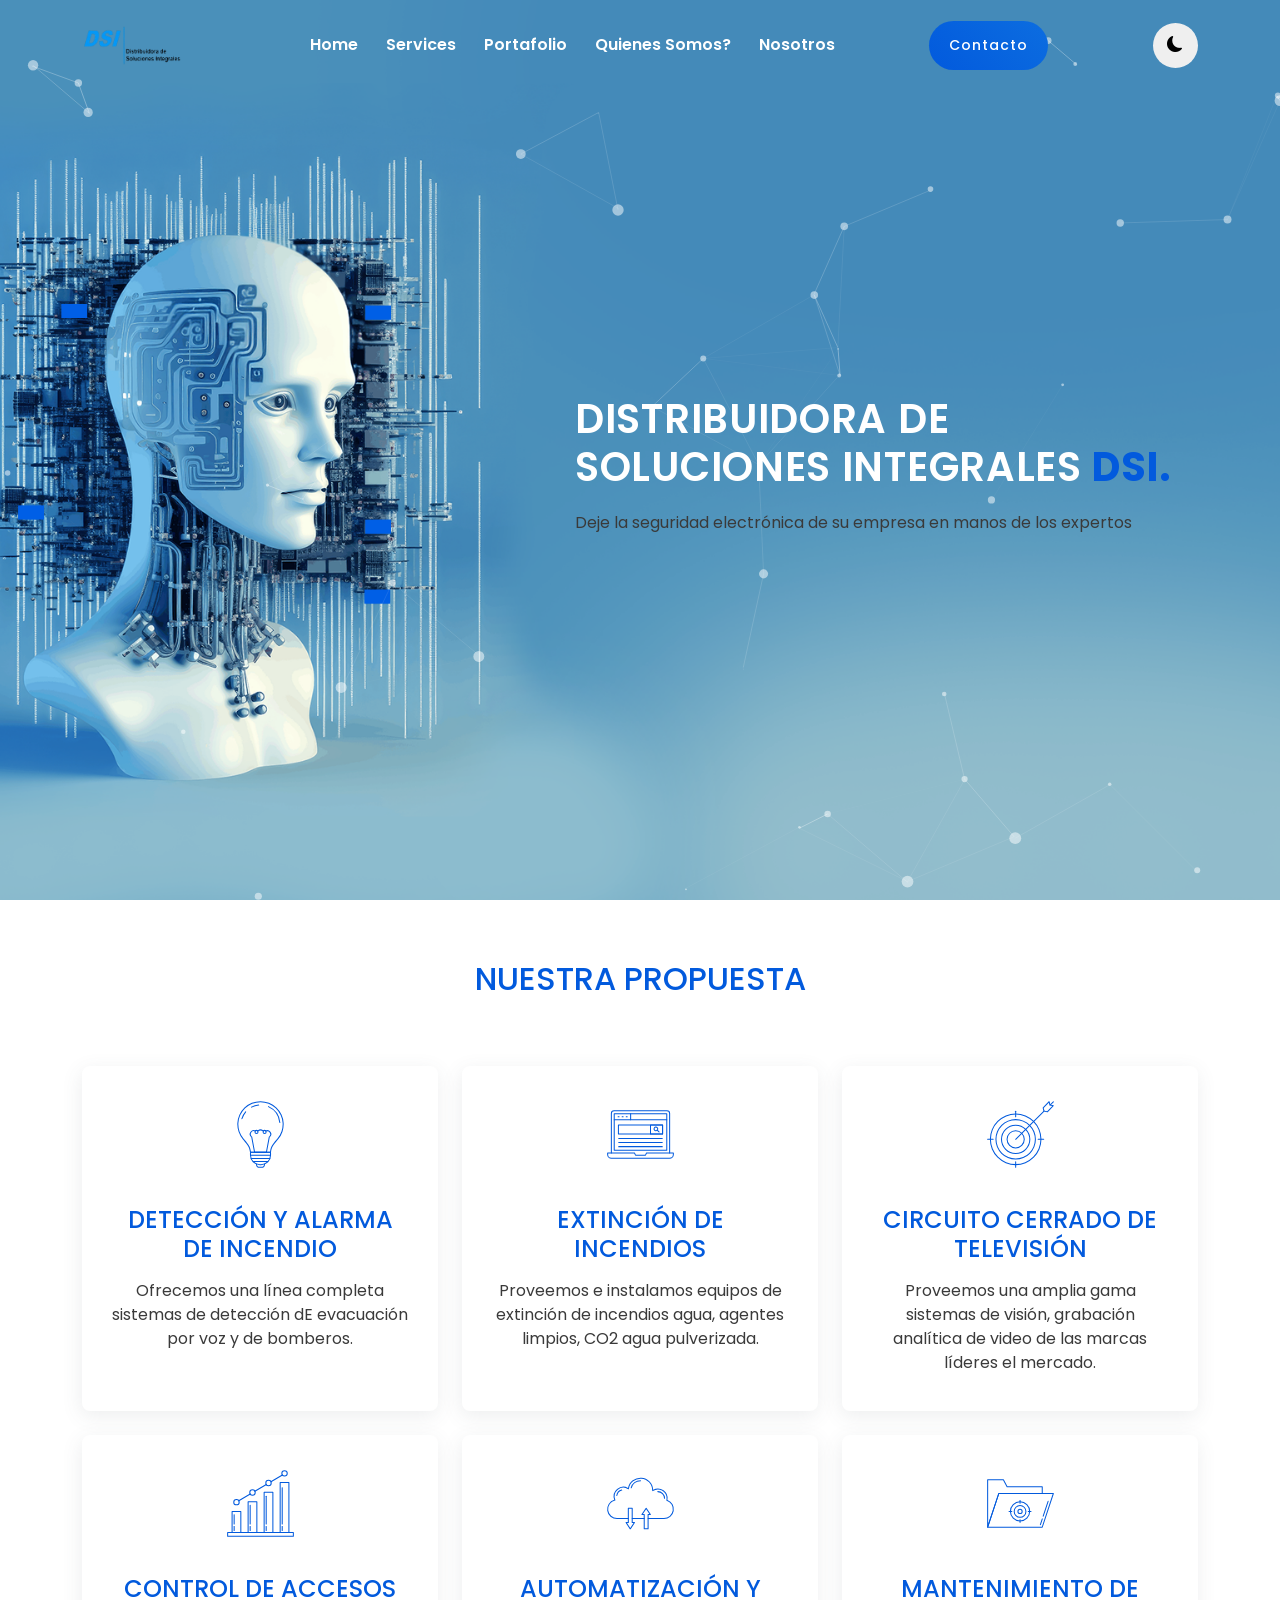
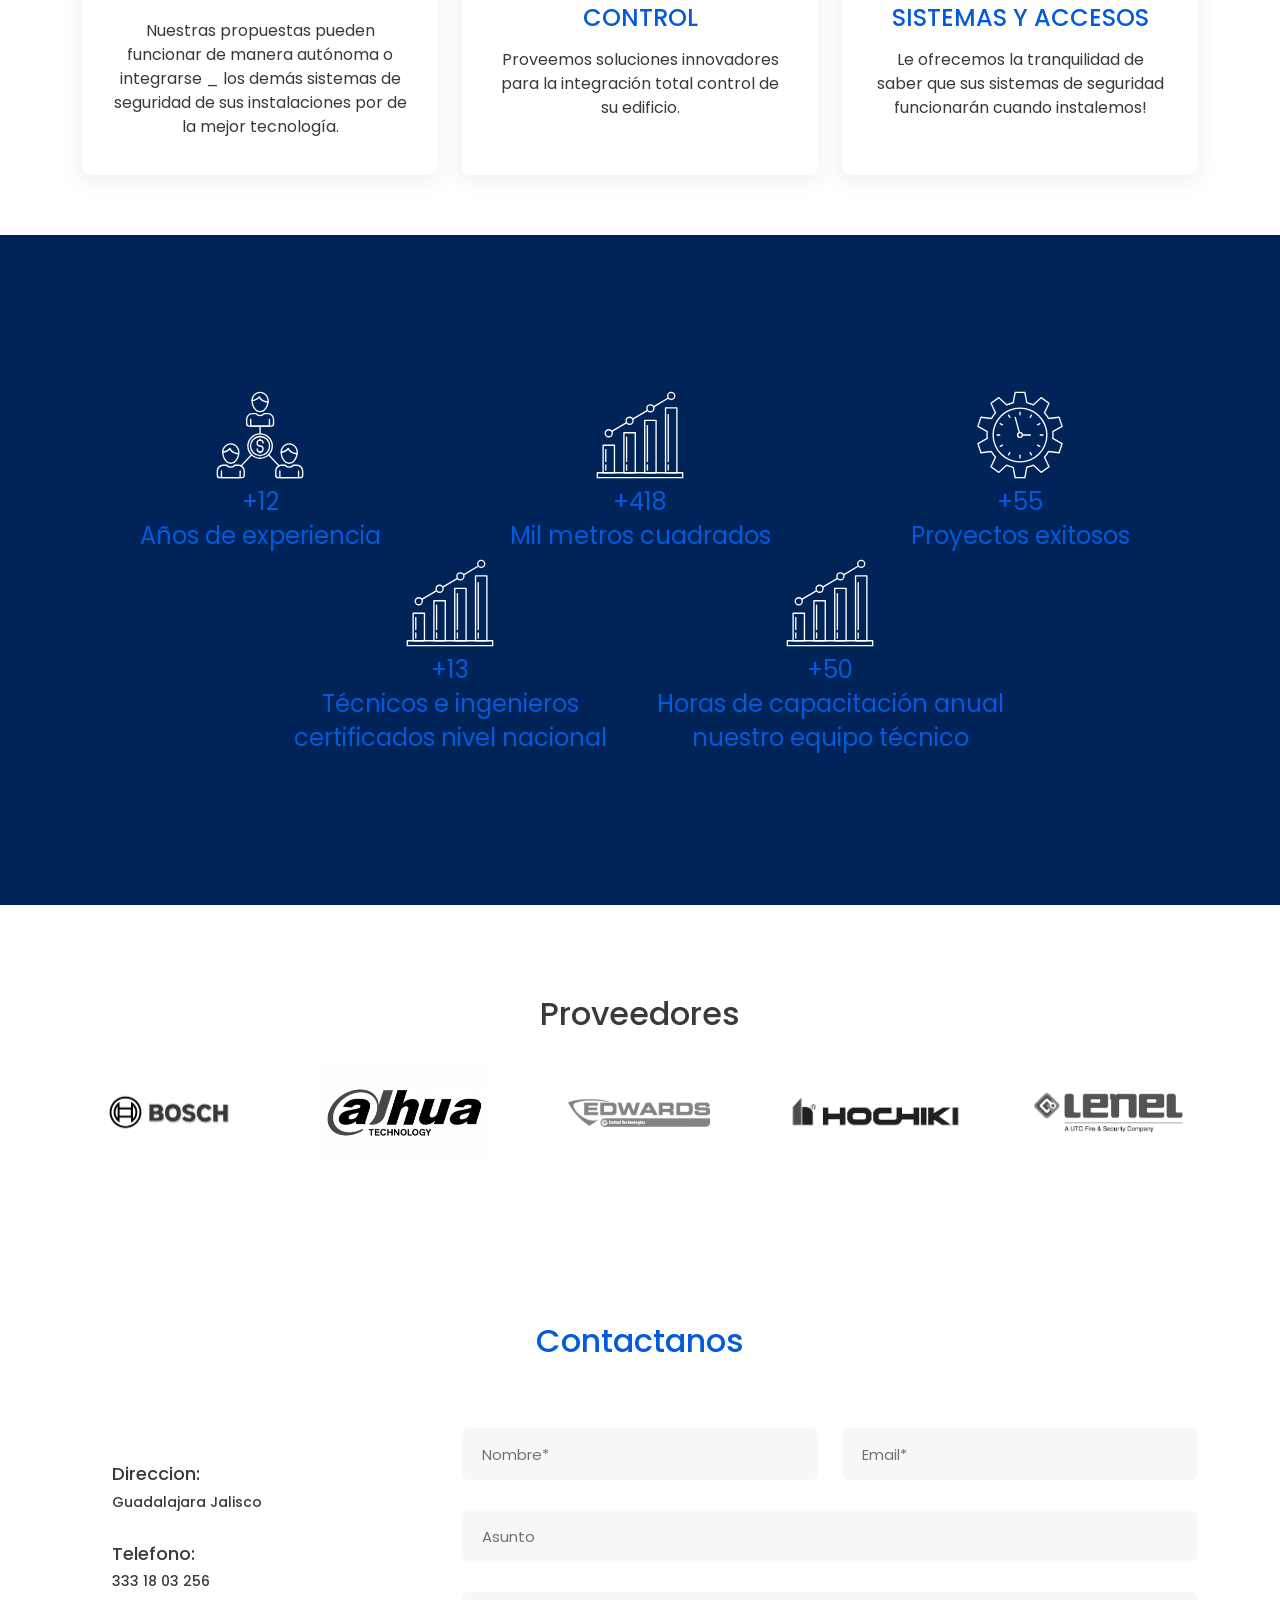
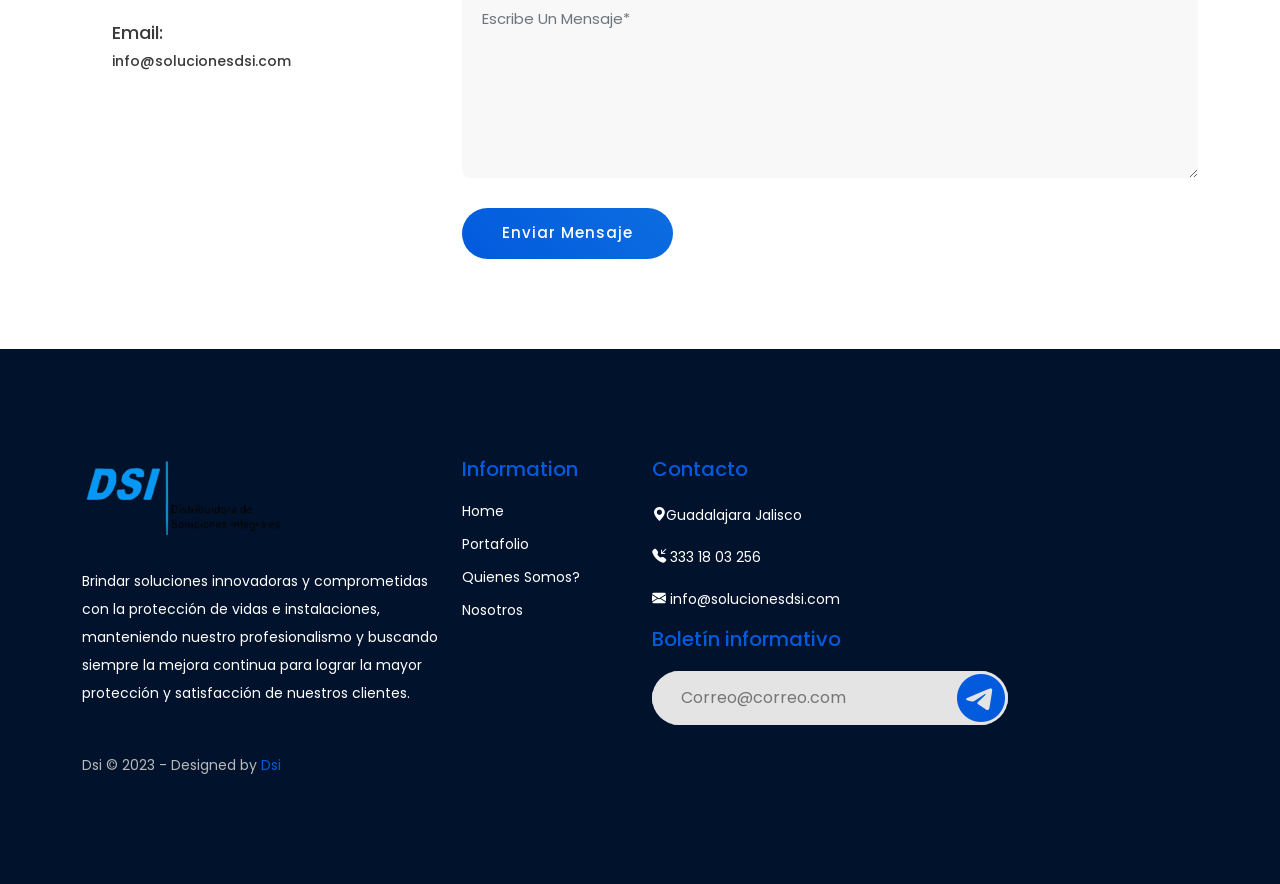
==== commit d8c3e14d: "a" ====
--- a/index.html
+++ b/index.html
@@ -45,13 +45,11 @@
           <li><a href="index.html" class="">Home</a></li>
           <li><a href="services.html" class="">Services</a></li>
           <li><a href="portfolio.html" class="">Portafolio</a></li>
-          <li><a href="testimonials.html" class="">Testimonials</a></li>
-          <li><a href="team.html" class="">Team</a></li>
           <li><a href="privacy-policy.html">Quienes Somos?</a></li>
 
           <li><a href="about.html">Nosotros</a></li>
 
-          <li class="dropdown"><a href="#"><span>Menu</span> <i class="bi bi-chevron-down dropdown-indicator"></i></a>
+          <!-- <li class="dropdown"><a href="#"><span>Menu</span> <i class="bi bi-chevron-down dropdown-indicator"></i></a>
             <ul>
               <li><a href="about.html">Nosotros</a></li>
               <li><a href="packages.html">Pricing</a></li>
@@ -61,8 +59,8 @@
               <li><a href="blogs.html">Blogs</a></li>
               <li><a href="blog-details.html">Blog Detail Page</a></li>
             </ul>
-          </li>
-          <li><a href="blogs.html">News</a></li>
+          </li> -->
+          <!-- <li><a href="blogs.html">News</a></li> -->
         </ul>
       </nav><!-- .navbar -->
       <a href="contact.html" class="btn-get-started hide-on-mobile">Contacto</a>
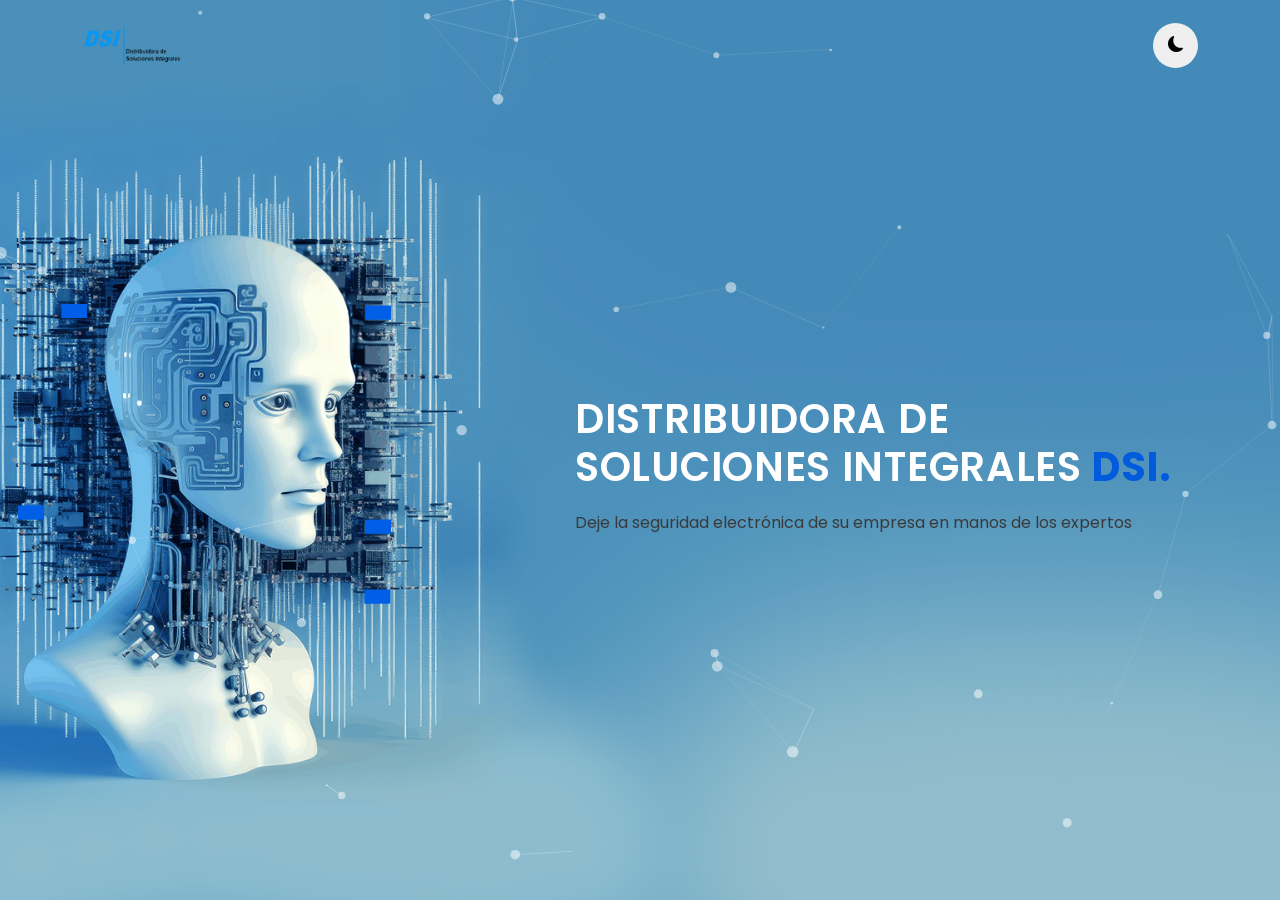
==== commit ad888ee2: "preview" ====
--- a/index.html
+++ b/index.html
@@ -40,30 +40,9 @@
       <a href="index.html" class="logo d-flex align-items-center">
         <img src="assets/images/logo.png" alt="logo">
       </a>
-      <nav id="navbar" class="navbar">
-        <ul>
-          <li><a href="index.html" class="">Home</a></li>
-          <li><a href="services.html" class="">Services</a></li>
-          <li><a href="portfolio.html" class="">Portafolio</a></li>
-          <li><a href="privacy-policy.html">Quienes Somos?</a></li>
 
-          <li><a href="about.html">Nosotros</a></li>
-
-          <!-- <li class="dropdown"><a href="#"><span>Menu</span> <i class="bi bi-chevron-down dropdown-indicator"></i></a>
-            <ul>
-              <li><a href="about.html">Nosotros</a></li>
-              <li><a href="packages.html">Pricing</a></li>
-              <li><a href="faqs.html">FAQs</a></li>
-              <li><a href="privacy-policy.html">Terms &amp; Conditions</a></li>
-              <li><a href="privacy-policy.html">Privacy Policy</a></li>
-              <li><a href="blogs.html">Blogs</a></li>
-              <li><a href="blog-details.html">Blog Detail Page</a></li>
-            </ul>
-          </li> -->
-          <!-- <li><a href="blogs.html">News</a></li> -->
-        </ul>
-      </nav><!-- .navbar -->
-      <a href="contact.html" class="btn-get-started hide-on-mobile">Contacto</a>
+      <!-- .navbar -->
+      <!-- <a href="contact.html" class="btn-get-started hide-on-mobile">Contacto</a> -->
       <button id="darkmode-button"><i class="bi bi-moon-fill"></i></button>
       <i class="mobile-nav-toggle mobile-nav-show bi bi-list"></i>
       <i class="mobile-nav-toggle mobile-nav-hide d-none bi bi-x"></i>
@@ -97,759 +76,7 @@
   </section>
   <!-- End Hero Section -->
 
-  <main id="main">
-        <!-- Start Service Section -->
-        <div id="services" class="section">
-          <div class="top-icon-box position-relative">
-            <div class="container position-relative">
-              <div class="section-header">
-                <h2>NUESTRA PROPUESTA</h2>
-              </div>
-              <div class="row gy-4">
-      
-                <div class="col-xl-4 col-md-4" data-aos="fade-up" data-aos-delay="100">
-                  <div class="icon-box">
-                    <div class="icon"><img src="assets/images/icons/service-design.svg" alt="icon"></div>
-                    <h4 class="title"><a href="" class="stretched-link">DETECCIÓN Y ALARMA DE INCENDIO</a></h4>
-                    <p>Ofrecemos una línea completa sistemas de detección dE evacuación por voz y de bomberos.</p>
-                  </div>
-                </div>
-                <!--End Icon Box -->
-      
-                <div class="col-xl-4 col-md-4" data-aos="fade-up" data-aos-delay="200">
-                  <div class="icon-box">
-                    <div class="icon"><img src="assets/images/icons/service-hosting.svg" alt="icon"></div>
-                    <h4 class="title"><a href="" class="stretched-link">EXTINCIÓN DE INCENDIOS</a></h4>
-                    <p>Proveemos e instalamos equipos de extinción de incendios agua, agentes limpios, CO2 agua pulverizada. </p>
-                  </div>
-                </div>
-                <!--End Icon Box -->
-      
-                <div class="col-xl-4 col-md-4" data-aos="fade-up" data-aos-delay="500">
-                  <div class="icon-box">
-                    <div class="icon"><img src="assets/images/icons/service-social.svg" alt="icon"></div>
-                    <h4 class="title"><a href="" class="stretched-link">CIRCUITO CERRADO DE TELEVISIÓN</a></h4>
-                    <p>Proveemos una amplia gama sistemas de visión, grabación analítica de video de las marcas líderes el mercado. </p>
-                  </div>
-                </div>
-                <!--End Icon Box -->
-      
-                <div class="col-xl-4 col-md-4" data-aos="fade-up" data-aos-delay="100">
-                  <div class="icon-box">
-                    <div class="icon"><img src="assets/images/icons/service-seo.svg" alt="icon"></div>
-                    <h4 class="title"><a href="" class="stretched-link">CONTROL DE ACCESOS</a></h4>
-                    <p>Nuestras propuestas pueden funcionar de manera autónoma o integrarse _ los demás sistemas de seguridad de sus instalaciones por de la mejor tecnología.</p>
-                  </div>
-                </div>
-                <!--End Icon Box -->
-      
-      
-                <div class="col-xl-4 col-md-4" data-aos="fade-up" data-aos-delay="200">
-                  <div class="icon-box">
-                    <div class="icon"><img src="assets/images/icons/service-cloud.svg" alt="icon"></div>
-                    <h4 class="title"><a href="" class="stretched-link">AUTOMATIZACIÓN Y CONTROL</a></h4>
-                    <p>Proveemos soluciones innovadores para la integración total control de su edificio.</p>
-                  </div>
-                </div>
-                <!--End Icon Box -->
-      
-      
-                <div class="col-xl-4 col-md-4" data-aos="fade-up" data-aos-delay="500">
-                  <div class="icon-box">
-                    <div class="icon"><img src="assets/images/icons/service-secure.svg" alt="icon"></div>
-                    <h4 class="title"><a href="" class="stretched-link">MANTENIMIENTO DE SISTEMAS Y ACCESOS
-                    </a></h4>
-                    <p>Le ofrecemos la tranquilidad de saber que sus sistemas de seguridad funcionarán cuando instalemos!</p>
-                  </div>
-                </div>
-                <!--End Icon Box -->
-      
-              </div>
-            </div>
-          </div>
-        </div>
-        <!-- End Service Section -->
-
-        <!-- Featured -->
-        <!-- <section>
-          <div class="container" id="featured">
-              <div class="section-header" data-aos="fade-up" data-aos-delay="100">
-                <h2>Why Choose Us</h2>
-                <p>Lorem ipsum dolor sit amet</p>
-              </div>
-          <div class="row">
-           
-            <div class="col-md-4 left">
-              <div class="list-wrap" data-aos="fade-up" data-aos-delay="100">
-                <div class="description">
-                  <h4>Experience</h4>
-                  <p>Ronsectetur adipiscing elit, sed do eiusmod tempor incididunt ut labore et dolore magna aliqua.</p>
-                </div>
-                  <div class="icon">
-                    <img src="assets/images/icons/icon-1.svg" alt="icon">
-                  </div>
-              </div>
-              
-              <div class="list-wrap" data-aos="fade-up" data-aos-delay="400">
-                <div class="description">
-                  <h4>Products</h4>
-                  <p>Ronsectetur adipiscing elit, sed do eiusmod tempor incididunt ut labore et dolore magna aliqua.</p>
-                </div>
-                  <div class="icon">
-                    <img src="assets/images/icons/icon-2.svg" alt="icon">
-                  </div>
-            </div>
-              
-              
-              <div class="list-wrap" data-aos="fade-up" data-aos-delay="500">
-                <div class="description">
-                  <h4>Approach</h4>
-                  <p>Ronsectetur adipiscing elit, sed do eiusmod tempor incididunt ut labore et dolore magna aliqua.</p>
-                </div>
-                <div class="icon">
-                  <img src="assets/images/icons/icon-3.svg" alt="icon">
-                </div>
-              </div>
-            </div>
-
-            <div class="col-md-4 p-4 p-sm-5 center">
-              <div class="list-center-wrap" data-aos="fade-up" data-aos-delay="100">
-                <div class="center-icon">
-                  <img src="assets/images/features.jpg" alt="icon">
-                </div>
-              </div>
-            </div>
-       
-            <div class="col-md-4 right">
-              <div class="list-wrap" data-aos="fade-up" data-aos-delay="100">
-                <div class="icon">
-                  <img src="assets/images/icons/icon-4.svg" alt="icon">
-                </div>
-                <div class="description">
-                  <h4>Pricing</h4>
-                  <p>Ronsectetur adipiscing elit, sed do eiusmod tempor incididunt ut labore et dolore magna aliqua.</p>
-                </div>
-            </div>
-              
-              <div class="list-wrap" data-aos="fade-up" data-aos-delay="200">
-                <div class="icon">
-                  <img src="assets/images/icons/icon-5.svg" alt="icon">
-                </div>
-                <div class="description">
-                  <h4>Delivery</h4>
-                  <p>Ronsectetur adipiscing elit, sed do eiusmod tempor incididunt ut labore et dolore magna aliqua.</p>
-                </div>
-              </div>
-              
-              
-              <div class="list-wrap" data-aos="fade-up" data-aos-delay="500">
-                <div class="icon">
-                  <img src="assets/images/icons/icon-6.svg" alt="icon">
-                </div>
-                <div class="description">
-                  <h4>Support</h4>
-                  <p>Ronsectetur adipiscing elit, sed do eiusmod tempor incididunt ut labore et dolore magna aliqua.</p>
-                </div>
-              </div>
-            </div>
-         
-          </div>
-          
-        </div>
-    </section> -->
-    <!-- Featured -->
-
-
-    <!-- Portfolio Section -->
-    <!-- <section id="portfolio" class="portfolio">
-      <div class="container" data-aos="fade-up">
-        <div class="section-header">
-          <h2>Our Portfolio</h2>
-          <p>Lorem ipsum dolor sit amet</p>
-        </div>
-        <div class="portfolio-isotope" data-portfolio-filter="*" data-portfolio-layout="masonry" data-portfolio-sort="original-order" data-aos="fade-up" data-aos-delay="100">
-          <div>
-            <ul class="portfolio-flters">
-              <li data-filter="*" class="filter-active">All</li>
-              <li data-filter=".filter-app">App Design</li>
-              <li data-filter=".filter-product">App Development</li>
-              <li data-filter=".filter-branding">Branding</li>
-              <li data-filter=".filter-books">It Solutions</li>
-            </ul>
-          </div>
-
-          <div class="row gy-4 portfolio-container">
-
-            <div class="col-xl-4 col-md-6 portfolio-item filter-app">
-              <div class="portfolio-wrap">
-                <a href="assets/images/portfolio/product-1.jpg" data-gallery="portfolio-gallery-app" class="glightbox"><img src="assets/images/portfolio/product-1.jpg" class="img-fluid" alt=""></a>
-              </div>
-            </div>
-
-            <div class="col-xl-4 col-md-6 portfolio-item filter-product">
-              <div class="portfolio-wrap">
-                <a href="assets/images/portfolio/product-2.jpg" data-gallery="portfolio-gallery-app" class="glightbox"><img src="assets/images/portfolio/product-2.jpg" class="img-fluid" alt=""></a>
-              </div>
-            </div>
-
-            <div class="col-xl-4 col-md-6 portfolio-item filter-branding">
-              <div class="portfolio-wrap">
-                <a href="assets/images/portfolio/product-3.jpg" data-gallery="portfolio-gallery-app" class="glightbox"><img src="assets/images/portfolio/product-3.jpg" class="img-fluid" alt=""></a>
-              </div>
-            </div>
-
-            <div class="col-xl-4 col-md-6 portfolio-item filter-books">
-              <div class="portfolio-wrap">
-                <a href="assets/images/portfolio/product-4.jpg" data-gallery="portfolio-gallery-app" class="glightbox"><img src="assets/images/portfolio/product-4.jpg" class="img-fluid" alt=""></a>
-              </div>
-            </div>
-
-            <div class="col-xl-4 col-md-6 portfolio-item filter-app">
-              <div class="portfolio-wrap">
-                <a href="assets/images/portfolio/product-5.jpg" data-gallery="portfolio-gallery-app" class="glightbox"><img src="assets/images/portfolio/product-5.jpg" class="img-fluid" alt=""></a>
-              </div>
-            </div>
-
-            <div class="col-xl-4 col-md-6 portfolio-item filter-branding">
-              <div class="portfolio-wrap">
-                <a href="assets/images/portfolio/product-6.jpg" data-gallery="portfolio-gallery-app" class="glightbox"><img src="assets/images/portfolio/product-6.jpg" class="img-fluid" alt=""></a>
-              </div>
-            </div>
-          </div>
-
-        </div>
-
-      </div>
-    </section> -->
-    <!-- End Portfolio Section -->
-
-    <!-- Start Pricing Section -->
-    <!-- <div class="pricing section">
-      <div class="container-fluid">
-        <div class="container">
-          <div class="section-header">
-            <h2>Pricing Plans</h2>
-            <p>Lorem ipsum dolor sit amet</p>
-          </div>
-          <div class="row">
-            <div class="col-lg-4">
-              <div class="card text-center">
-                <div class="title">
-                  <h2>Basic</h2>
-                </div>
-                <div class="price">
-                  <h4><sup>$</sup>25</h4>
-                </div>
-                <div class="option">
-                  <ul>
-                    <li><i class="bi bi-check-circle" aria-hidden="true"></i> Unlimited GB Space</li>
-                    <li><i class="bi bi-check-circle" aria-hidden="true"></i> 30 Domain Names</li>
-                    <li><i class="bi bi-check-circle" aria-hidden="true"></i> Free SSL</li>
-                    <li><i class="bi bi-check-circle" aria-hidden="true"></i> Daily Backup</li>
-                    <li><i class="bi bi-check-circle" aria-hidden="true"></i> Free Templates</li>
-                    <li><i class="bi bi-check-circle" aria-hidden="true"></i> Free Email</li>
-                    <li><i class="bi bi-check-circle" aria-hidden="true"></i> 10 Databases</li>
-                    <li><i class="bi bi-check-circle" aria-hidden="true"></i> Unlimited Email Address</li>
-                    <li><i class="bi bi-check-circle" aria-hidden="true"></i> Live Support</li>
-                  </ul>
-                </div>
-                <a href="#">Order Now</a>
-              </div>
-            </div>
-            <div class="col-lg-4">
-              <div class="card text-center">
-                <div class="title">
-                  <h2>Standard</h2>
-                </div>
-                <div class="price">
-                  <h4><sup>$</sup>50</h4>
-                </div>
-                <div class="option">
-                  <ul>
-                    <li><i class="bi bi-check-circle" aria-hidden="true"></i> Unlimited GB Space</li>
-                    <li><i class="bi bi-check-circle" aria-hidden="true"></i> 30 Domain Names</li>
-                    <li><i class="bi bi-check-circle" aria-hidden="true"></i> Free SSL</li>
-                    <li><i class="bi bi-check-circle" aria-hidden="true"></i> Daily Backup</li>
-                    <li><i class="bi bi-check-circle" aria-hidden="true"></i> Free Templates</li>
-                    <li><i class="bi bi-check-circle" aria-hidden="true"></i> Free Email</li>
-                    <li><i class="bi bi-check-circle" aria-hidden="true"></i> 10 Databases</li>
-                    <li><i class="bi bi-check-circle" aria-hidden="true"></i> Unlimited Email Address</li>
-                    <li><i class="bi bi-check-circle" aria-hidden="true"></i> Live Support</li>
-                  </ul>
-                </div>
-                <a href="#">Order Now</a>
-              </div>
-            </div>
-            <div class="col-lg-4">
-              <div class="card text-center">
-                <div class="title">
-                  <h2>Premium</h2>
-                </div>
-                <div class="price">
-                  <h4><sup>$</sup>100</h4>
-                </div>
-                <div class="option">
-                  <ul>
-                    <li><i class="bi bi-check-circle" aria-hidden="true"></i> Unlimited GB Space</li>
-                    <li><i class="bi bi-check-circle" aria-hidden="true"></i> 30 Domain Names</li>
-                    <li><i class="bi bi-check-circle" aria-hidden="true"></i> Free SSL</li>
-                    <li><i class="bi bi-check-circle" aria-hidden="true"></i> Daily Backup</li>
-                    <li><i class="bi bi-check-circle" aria-hidden="true"></i> Free Templates</li>
-                    <li><i class="bi bi-check-circle" aria-hidden="true"></i> Free Email</li>
-                    <li><i class="bi bi-check-circle" aria-hidden="true"></i> 10 Databases</li>
-                    <li><i class="bi bi-check-circle" aria-hidden="true"></i> Unlimited Email Address</li>
-                    <li><i class="bi bi-check-circle" aria-hidden="true"></i> Live Support</li>
-                  </ul>
-                </div>
-                <a href="#">Order Now</a>
-              </div>
-            </div>
-          </div>
-        </div>
-      </div>
-    </div> -->
-    <!-- End Pricing Section -->
-
-
-    <!--  Testimonials Section  -->
-    <!-- <section id="testimonials" class="testimonials">
-      <div class="container" data-aos="fade-up">
-
-        <div class="section-header">
-          <h2>Testimonials</h2>
-          <p>Lorem ipsum dolor sit amet</p>
-        </div>
-
-        <div class="slides-3 swiper" data-aos="fade-up" data-aos-delay="100">
-          <div class="swiper-wrapper">
-
-            <div class="swiper-slide">
-              <div class="testimonial-wrap">
-                <div class="testimonial-item">
-                  <div class="d-flex align-items-center info-box">
-                    <img src="assets/images/testimonials/testimonial-1.jpg" class="testimonial-img flex-shrink-0"
-                      alt="">
-                    <div>
-                      <h3>Jhone Doe</h3>
-                      <h4>CFO</h4>
-                      <div class="stars">
-                        <i class="bi bi-star-fill"></i><i class="bi bi-star-fill"></i><i class="bi bi-star-fill"></i><i
-                          class="bi bi-star-fill"></i><i class="bi bi-star-fill"></i>
-                      </div>
-                    </div>
-                  </div>
-                  <p>
-                    <i class="bi bi-quote quote-icon-left"></i>
-                    Proin iaculis purus consequat sem cure digni ssim donec porttitora entum suscipit rhoncus.
-                    Accusantium quam, ultricies eget id, aliquam eget nibh et. Maecen aliquam.
-                    <i class="bi bi-quote quote-icon-right"></i>
-                  </p>
-                </div>
-              </div>
-            </div>
-
-            <div class="swiper-slide">
-              <div class="testimonial-wrap">
-                <div class="testimonial-item">
-                  <div class="d-flex align-items-center info-box">
-                    <img src="assets/images/testimonials/testimonial-2.jpg" class="testimonial-img flex-shrink-0"
-                      alt="">
-                    <div>
-                      <h3>Afa Rose</h3>
-                      <h4>Web Designer</h4>
-                      <div class="stars">
-                        <i class="bi bi-star-fill"></i><i class="bi bi-star-fill"></i><i class="bi bi-star-fill"></i><i
-                          class="bi bi-star-fill"></i><i class="bi bi-star-fill"></i>
-                      </div>
-                    </div>
-                  </div>
-                  <p>
-                    <i class="bi bi-quote quote-icon-left"></i>
-                    Proin iaculis purus consequat sem cure digni ssim donec porttitora entum suscipit rhoncus.
-                    Accusantium quam, ultricies eget id, aliquam eget nibh et. Maecen aliquam.
-                    <i class="bi bi-quote quote-icon-right"></i>
-                  </p>
-                </div>
-              </div>
-            </div>
-            <div class="swiper-slide">
-              <div class="testimonial-wrap">
-                <div class="testimonial-item">
-                  <div class="d-flex align-items-center info-box">
-                    <img src="assets/images/testimonials/testimonial-3.jpg" class="testimonial-img flex-shrink-0"
-                      alt="">
-                    <div>
-                      <h3>Keena Lara</h3>
-                      <h4>Store Owner</h4>
-                      <div class="stars">
-                        <i class="bi bi-star-fill"></i><i class="bi bi-star-fill"></i><i class="bi bi-star-fill"></i><i
-                          class="bi bi-star-fill"></i><i class="bi bi-star-fill"></i>
-                      </div>
-                    </div>
-                  </div>
-                  <p>
-                    <i class="bi bi-quote quote-icon-left"></i>
-                    Proin iaculis purus consequat sem cure digni ssim donec porttitora entum suscipit rhoncus.
-                    Accusantium quam, ultricies eget id, aliquam eget nibh et. Maecen aliquam.
-                    <i class="bi bi-quote quote-icon-right"></i>
-                  </p>
-                </div>
-              </div>
-            </div>
-
-            <div class="swiper-slide">
-              <div class="testimonial-wrap">
-                <div class="testimonial-item">
-                  <div class="d-flex align-items-center info-box">
-                    <img src="assets/images/testimonials/testimonial-4.jpg" class="testimonial-img flex-shrink-0"
-                      alt="">
-                    <div>
-                      <h3>Fizzi Brandon</h3>
-                      <h4>Freelancer</h4>
-                      <div class="stars">
-                        <i class="bi bi-star-fill"></i><i class="bi bi-star-fill"></i><i class="bi bi-star-fill"></i><i
-                          class="bi bi-star-fill"></i><i class="bi bi-star-fill"></i>
-                      </div>
-                    </div>
-                  </div>
-                  <p>
-                    <i class="bi bi-quote quote-icon-left"></i>
-                    Proin iaculis purus consequat sem cure digni ssim donec porttitora entum suscipit rhoncus.
-                    Accusantium quam, ultricies eget id, aliquam eget nibh et. Maecen aliquam.
-                    <i class="bi bi-quote quote-icon-right"></i>
-                  </p>
-                </div>
-              </div>
-            </div>
-          </div>
-          <div class="swiper-pagination"></div>
-        </div>
-      </div>
-    </section> -->
-    <!-- End Testimonials Section -->
-
-    <!--  Start Counter Section  -->
-    <div id="stats-counter" class="call-to-action stats-counter section">
-      <div class="container" data-aos="fade-up">
-        <div class="row gy-4 align-items-center">
-          <div class="col-lg-4">
-            <div class="stats-item d-flex flex-column align-items-center">
-              <div class="icon circle"><img src="assets/images/icons/happy-clients.svg" alt="icon"></div>
-              <div class="d-flex align-items-center">
-              <span>+</span><span data-purecounter-start="0" data-purecounter-end="20" data-purecounter-duration="1" class="purecounter"></span>
-              </div>
-              <p><span>Años de experiencia</span></p>
-            </div><!-- End Stats Item -->
-          </div>
-          <div class="col-lg-4">
-            <div class="stats-item d-flex flex-column align-items-center">
-              <div class="icon circle"><img src="assets/images/icons/complete-projects.svg" alt="icon"></div>
-              <div class="d-flex align-items-center">
-                <span>+</span><span data-purecounter-start="0" data-purecounter-end="760" data-purecounter-duration="1" class="purecounter"></span>
-              </div>
-              <p><span>Mil metros cuadrados</span> </p>
-            </div><!-- End Stats Item -->
-          </div>
-          <div class="col-lg-4">
-            <div class="stats-item d-flex flex-column align-items-center">
-              <div class="icon circle"><img src="assets/images/icons/hours-support.svg" alt="icon"></div>
-              <div class="d-flex align-items-center">
-                <span>+</span><span data-purecounter-start="0" data-purecounter-end="100" data-purecounter-duration="1" class="purecounter"></span>
-              </div>
-              <p><span>Proyectos exitosos</span> </p>
-            </div><!-- End Stats Item -->
-          </div>
-        </div>
-    
-        <div class="row gy-4 justify-content-center">
-          <div class="col-lg-4">
-            <div class="stats-item d-flex flex-column align-items-center">
-              <div class="icon circle"><img src="assets/images/icons/complete-projects.svg" alt="icon"></div>
-              <div class="d-flex align-items-center">
-                <span>+</span><span data-purecounter-start="0" data-purecounter-end="25" data-purecounter-duration="1" class="purecounter"></span>
-              </div>
-              <p><span>Técnicos e ingenieros certificados nivel nacional</span> </p>
-            </div><!-- End Stats Item -->
-          </div>
-          <div class="col-lg-4">
-            <div class="stats-item d-flex flex-column align-items-center">
-              <div class="icon circle"><img src="assets/images/icons/complete-projects.svg" alt="icon"></div>
-              <div class="d-flex align-items-center">
-                <span>+</span><span data-purecounter-start="0" data-purecounter-end="100" data-purecounter-duration="1" class="purecounter"></span>
-              </div>
-              <p><span>Horas de capacitación anual nuestro equipo técnico</span> </p>
-            </div><!-- End Stats Item -->
-          </div>
-        </div>
-      </div>
-    </div>
-    <!--  End Counter Section  -->
-
-    <!--  Clients Section  -->
-    <div id="clients" class="clients section">
-      <div class="container" data-aos="zoom-out">
-        <h2 style="text-align: center; margin-bottom: 20px;">Proveedores</h2>
   
-        <div class="clients-slider swiper">
-          <div class="swiper-wrapper align-items-center">
-            <div class="swiper-slide"><img src="assets/images/clients/client-1.png" class="img-fluid" alt=""></div>
-            <div class="swiper-slide"><img src="assets/images/clients/client-2.png" class="img-fluid" alt=""></div>
-            <div class="swiper-slide"><img src="assets/images/clients/client-3.jpg" class="img-fluid" alt=""></div>
-            <div class="swiper-slide"><img src="assets/images/clients/client-4.png" class="img-fluid" alt=""></div>
-            <div class="swiper-slide"><img src="assets/images/clients/client-5.png" class="img-fluid" alt=""></div>
-            <div class="swiper-slide"><img src="assets/images/clients/client-6.jpg" class="img-fluid" alt=""></div>
-            <div class="swiper-slide"><img src="assets/images/clients/client-7.png" class="img-fluid" alt=""></div>
-            <div class="swiper-slide"><img src="assets/images/clients/client-8.jpg" class="img-fluid" alt=""></div>
-            <div class="swiper-slide"><img src="assets/images/clients/client-9.png" class="img-fluid" alt=""></div>
-          </div>
-        </div>
-  
-      </div>
-    </div>
-
-
-    <!-- <div id="clients" class="clients section">
-      <div class="container" data-aos="zoom-out">
-        <h2 style="text-align: center; margin-bottom: 20px;">Clientes</h2>
-  
-        <div class="clients-slider swiper">
-          <div class="swiper-wrapper align-items-center">
-            <div class="swiper-slide"><img src="assets/images/clients/CRISTA.jpg" class="img-fluid" alt=""></div>
-            <div class="swiper-slide"><img src="assets/images/clients/holiday-inn-logo-png-transparent.jpg" class="img-fluid" alt=""></div>
-            <div class="swiper-slide"><img src="assets/images/clients/honda.jpg" class="img-fluid" alt=""></div>
-            <div class="swiper-slide"><img src="assets/images/clients/maseca2.jpg" class="img-fluid" alt=""></div>
-            <div class="swiper-slide"><img src="assets/images/clients/MB.jpg" class="img-fluid" alt=""></div>
-            <div class="swiper-slide"><img src="assets/images/clients/pemex.png" class="img-fluid" alt=""></div>
-            <div class="swiper-slide"><img src="assets/images/clients/toyota2.jpg" class="img-fluid" alt=""></div>
-            <div class="swiper-slide"><img src="assets/images/clients/SCHLUMBERGER.jpg" class="img-fluid" alt=""></div>
-          </div>
-        </div>
-  
-      </div>
-    </div> -->
-    <!-- End Clients Section -->
-
-
-   
-
-
-   
-
-    <!--  Call To Action Section  -->
-    <!-- <section id="call-to-action" class="call-to-action">
-      <div class="container text-center aos-init aos-animate" data-aos="zoom-out">
-         <div class="row gy-4">
-          <div class="col-lg-12">
-              <h3>Let's Discuss your Projects</h3>
-              <p>We pride ourselves with our ability to perform and deliver results. Use the form below to discuss your project needs with our team, we will get back asap</p>
-              <a class="cta-btn" href="mailto:info@example.com">Conatct Us</a>
-          </div>
-        </div>
-      </div>
-    </section> -->
-    <!-- End Call To Action Section -->
-
-
-    <!--  Recent Blog Posts Section  -->
-  
-
-    <!-- Start Contact Section -->
-    <div id="contact" class="contact-section section">
-      <div class="section-header">
-        <h2>Contactanos</h2>
-        <!-- <p>Lorem ipsum dolor sit amet</p> -->
-      </div>
-      <div class="container">
-        <div class="row">
-          <div class="col-lg-4 col-md-12" data-aos="fade-right">
-            <div class="contact-information-box-3">
-              <div class="row">
-                <div class="col-lg-12">
-                  <div class="single-contact-info-box">
-                    <div class="contact-info">
-                      <h6>Direccion:</h6>
-                      <p>Guadalajara Jalisco</p>
-                      <!-- <p>PBo 12345, United States</p> -->
-                    </div>
-                  </div>
-                </div>
-                <div class="col-lg-12">
-                  <div class="single-contact-info-box">
-                    <div class="contact-info">
-                      <h6>Telefono:</h6>
-                      <p>333 18 03 256</p>
-                      <!-- <p>+1 1234 56 780</p> -->
-                    </div>
-                  </div>
-                </div>
-                <div class="col-lg-12">
-                  <div class="single-contact-info-box">
-                    <div class="contact-info">
-                      <h6>Email:</h6>
-                      <p>info@solucionesdsi.com</p>
-                      <!-- <p>email@example.com</p> -->
-                    </div>
-                  </div>
-                </div>
-              </div>
-            </div>
-          </div>
-          <div class="col-lg-8 col-md-12" data-aos="fade-left">
-            <div class="contact-form-box contact-form contact-form-3">
-              <div class="form-container-box">
-                <form class="contact-form form" id="ajax-contact" method="post" action="assets/phpscripts/contact.php">
-                  <div class="controls">
-                    <div class="row">
-                      <div class="col-md-6">
-                        <div class="form-group form-input-box">
-                          <input type="text" class="form-control" id="name" name="name" placeholder="Nombre*"
-                            required="required" data-error="Campo requerido.">
-                          <div class="help-block with-errors"></div>
-                        </div>
-                      </div>
-                      <div class="col-md-6">
-                        <div class="form-group form-input-box">
-                          <input type="email" class="form-control" id="email" name="email" placeholder="Email*"
-                            required="required" data-error="Campo requerido.">
-                          <div class="help-block with-errors"></div>
-                        </div>
-                      </div>
-                      <div class="col-md-12">
-                        <div class="form-group form-input-box">
-                          <input type="text" class="form-control" name="subject" placeholder="Asunto"
-                            required="required">
-                        </div>
-                      </div>
-                      <div class="col-12">
-                        <div class="form-group form-input-box">
-                          <textarea class="form-control" id="message" name="message" rows="7"
-                            placeholder="Escribe un mensaje*" required="required"
-                            data-error="Campo requerido."></textarea>
-                          <div class="help-block with-errors"></div>
-                        </div>
-                      </div>
-                      <div class="col-md-12">
-                        <button type="submit" data-text="Send Message">Enviar Mensaje</button>
-                      </div>
-                      <div class="messages">
-                        <div class="alert alert alert-success alert-dismissable alert-dismissable hidden"
-                          id="msgSubmit"><button type="button" class="close" data-dismiss="alert"
-                            aria-hidden="true">&times;</button> Gracias tu mensaje fue enviado. </div>
-                      </div>
-                    </div>
-                  </div>
-                </form>
-              </div>
-            </div>
-          </div>
-        </div>
-      </div>
-    </div>
-    <!-- End Contact Section -->
-
-
-  </main><!-- End #main -->
-
-  <!--  Footer  -->
-  <footer id="footer" class="footer-section">
-    <div class="container">
-        <div class="footer-content pt-5 pb-5">
-            <div class="row">
-                <div class="col-xl-4 col-lg-4 mb-50">
-                    <div class="footer-widget">
-                        <div class="footer-logo">
-                            <a href="index.html" class="logo d-flex align-items-center">
-                              <img src="assets/images/logo.png" alt="logo">
-                            </a>
-                        </div>
-                        <div class="footer-text">
-                            <p>Brindar soluciones innovadoras y comprometidas con la protección de vidas e instalaciones, manteniendo nuestro profesionalismo y buscando siempre la mejora continua para lograr la mayor protección y satisfacción de nuestros clientes.</p>
-                        </div>
-                        <!-- <div class="footer-social-icon">
-                            <span>Follow us</span>
-                            <a href="#" class="twitter"><i class="bi bi-twitter"></i></a>
-                            <a href="#" class="facebook"><i class="bi bi-facebook"></i></a>
-                            <a href="#" class="instagram"><i class="bi bi-instagram"></i></a>
-                            <a href="#" class="linkedin"><i class="bi bi-linkedin"></i></a>
-                        </div> -->
-                    </div>
-                </div>
-                
-                <!-- <div class="col-lg-2 col-md-6 col-sm-12 footer-column">
-                      <div class="service-widget footer-widget">
-                        <div class="footer-widget-heading">
-                            <h3>Services</h3>
-                        </div>
-                          <ul class="list">
-                              <li><a href="services.html">Web Design</a></li>
-                              <li><a href="services.html">App Developemnt</a></li>
-                              <li><a href="services.html">Cloud Services</a></li>
-                              <li><a href="services.html">Domain adn Hosting</a></li>
-                              <li><a href="services.html">Seo Optimization</a></li>
-                              <li><a href="services.html">Social Media</a></li>
-                          </ul>
-                      </div>
-                  </div> -->
-                  <div class="col-lg-2 col-md-6 col-sm-12 footer-column">
-                      <div class="service-widget footer-widget">
-                        <div class="footer-widget-heading">
-                            <h3>Information</h3>
-                        </div>
-                          <ul class="list">
-                            <li><a href="index.html" class="">Home</a></li>
-                            <!-- <li><a href="services.html" class="">Services</a></li> -->
-                            <li><a href="portfolio.html" class="">Portafolio</a></li>
-                            <!-- <li><a href="testimonials.html" class="">Testimonials</a></li> -->
-                            <!-- <li><a href="team.html" class="">Team</a></li> -->
-                            <li><a href="privacy-policy.html">Quienes Somos?</a></li>
-                  
-                            <li><a href="about.html">Nosotros</a></li>
-                          </ul>
-                      </div>
-                  </div>
-                <div class="col-xl-4 col-lg-4 col-md-6 mb-50">
-                    <div class="contact-widget footer-widget">
-                        <div class="footer-widget-heading">
-                            <h3>Contacto</h3>
-                        </div>
-                          <div class="footer-text">
-                              <p><i class="bi bi-geo-alt-fill mr-15"></i>Guadalajara Jalisco</p>
-                              <p><i class="bi bi-telephone-inbound-fill mr-15"></i> 333 18 03 256</p>
-                              <p><i class="bi bi-envelope-fill mr-15"></i> info@solucionesdsi.com</p>
-                          </div>
-                    </div>
-                    <div class="footer-widget">
-                        <div class="footer-widget-heading">
-                            <h3>Boletín informativo</h3>
-                        </div>
-                        <!-- <div class="footer-text mb-25">
-                            <p>Don't miss to subscribe to our new feeds, kindly fill the form below.</p>
-                        </div> -->
-                        <div class="subscribe-form">
-                            <form action="#">
-                                <input type="text" placeholder="Correo@correo.com">
-                                <button><i class="bi bi-telegram"></i></button>
-                            </form>
-                        </div>
-                    </div>
-                </div>
-            </div>
-            <div class="row">
-                <div class="col-xl-6 col-lg-6 text-left text-lg-left">
-                    <div class="copyright-text">
-                        <p>Dsi © 2023 - Designed by <a href="">Dsi</a></p>
-                    </div>
-                </div>
-            </div>
-        </div>
-    </div>
-  </footer>
-  <!-- End Footer -->
-
-  <a href="#" class="scroll-top d-flex align-items-center justify-content-center active">
-    <i class="bi bi-arrow-up-short"></i>
-  </a>
-
   <div id="preloader"></div>
 
   <!-- Vendor JS Files -->
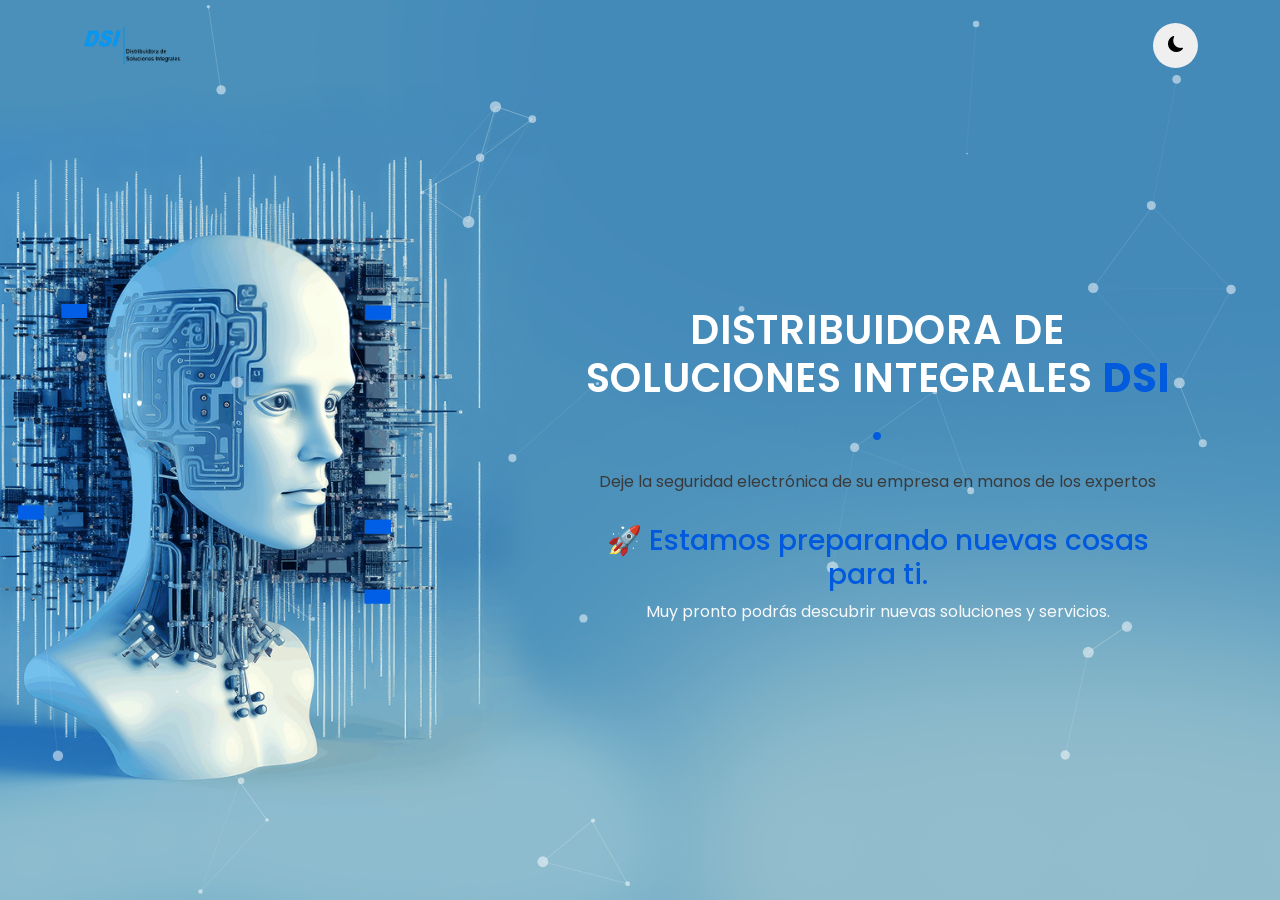
==== commit a0a8c276: "textos" ====
--- a/index.html
+++ b/index.html
@@ -52,28 +52,28 @@
 
   <!--  Hero Section  -->
   <section id="hero" class="hero sticked-header-offset">
-
     <div id="particles-js"></div>
     <div id="repulse-circle-div"></div>
     <div class="container position-relative">
-      <div class="row gy-5 aos-init aos-animate">
-        <div class="col-lg-7 offset-lg-5 dark-bg order-lg-1 d-flex flex-column justify-content-start text-left caption">
-          <h2 data-aos="fade-up">DISTRIBUIDORA DE SOLUCIONES INTEGRALES <span>DSI</span><span class="circle" data-aos="fade-right" data-aos-delay="800">.</span></h2>
-          <p data-aos="fade-up" data-aos-delay="400">Deje la seguridad electrónica de su empresa en manos de los expertos</p>
-          <!-- <div class="social" data-aos="fade-up" data-aos-delay="600">
-            <a href=""><i class="bi bi-twitter"></i></a>
-            <a href=""><i class="bi bi-facebook"></i></a>
-            <a href=""><i class="bi bi-linkedin"></i></a>
-            <a href=""><i class="bi bi-instagram"></i></a>
-          </div>
-          <div class="d-flex justify-content-start">
-            <a href="#contact" class="btn-get-started mr-20" data-aos="fade-up" data-aos-delay="800">Get Quotes</a>
-            <a href="#services" class="btn-get-started" data-aos="fade-up" data-aos-delay="1000">Get Started</a>
-          </div> -->
+        <div class="row gy-5 aos-init aos-animate">
+            <div class="col-lg-7 offset-lg-5 dark-bg order-lg-1 d-flex flex-column justify-content-center text-center caption">
+                <h2 data-aos="fade-up">DISTRIBUIDORA DE SOLUCIONES INTEGRALES <span>DSI</span>
+                    <span class="circle" data-aos="fade-right" data-aos-delay="800">.</span>
+                </h2>
+                <p data-aos="fade-up" data-aos-delay="400">Deje la seguridad electrónica de su empresa en manos de los expertos</p>
+                
+                <!-- Mensaje destacado -->
+                <div class="coming-soon" data-aos="zoom-in" data-aos-delay="600">
+                    <h3 style="color: #015ADD;">🚀 Estamos preparando nuevas cosas para ti.</h3>
+                    <p class="text-light">Muy pronto podrás descubrir nuevas soluciones y servicios.</p>
+                </div>
+                
+                <!-- Opcional: Agregar un spinner o animación -->
+              
+            </div>
         </div>
-      </div>
     </div>
-  </section>
+</section>
   <!-- End Hero Section -->
 
   
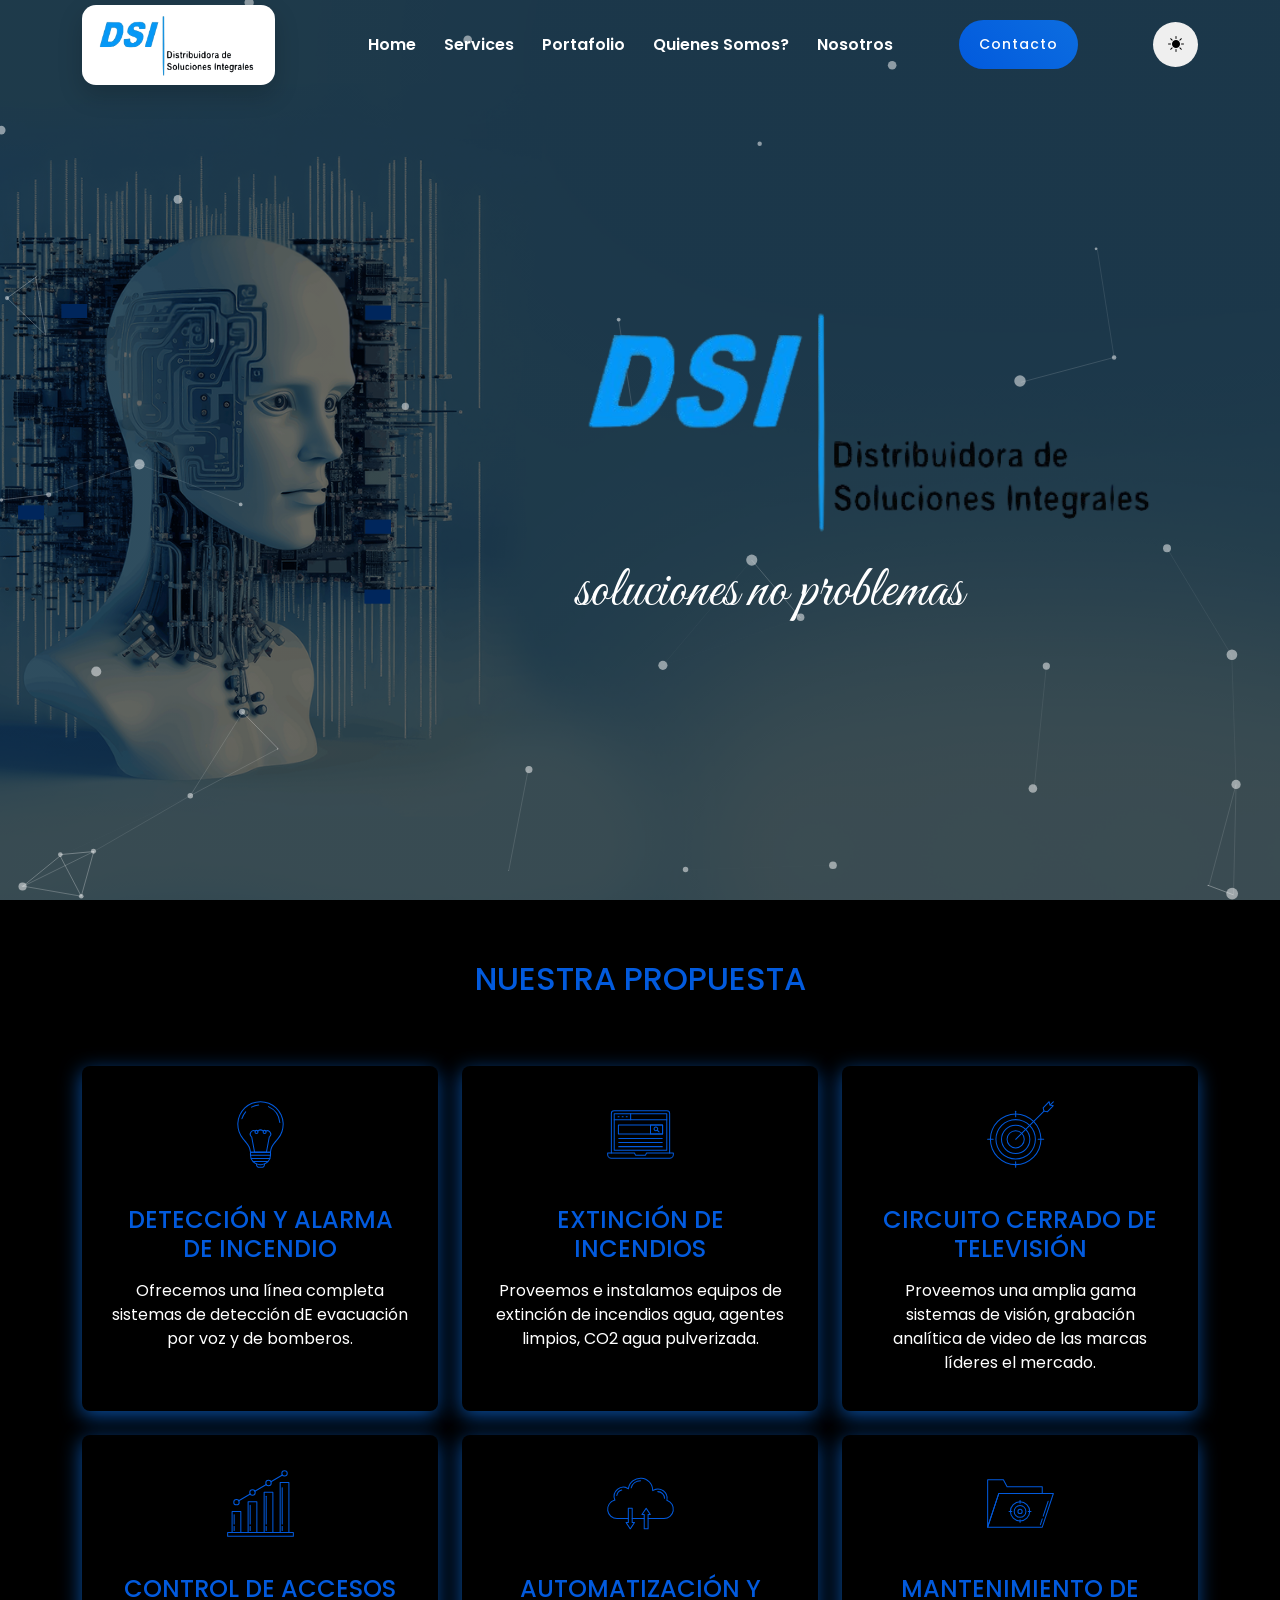
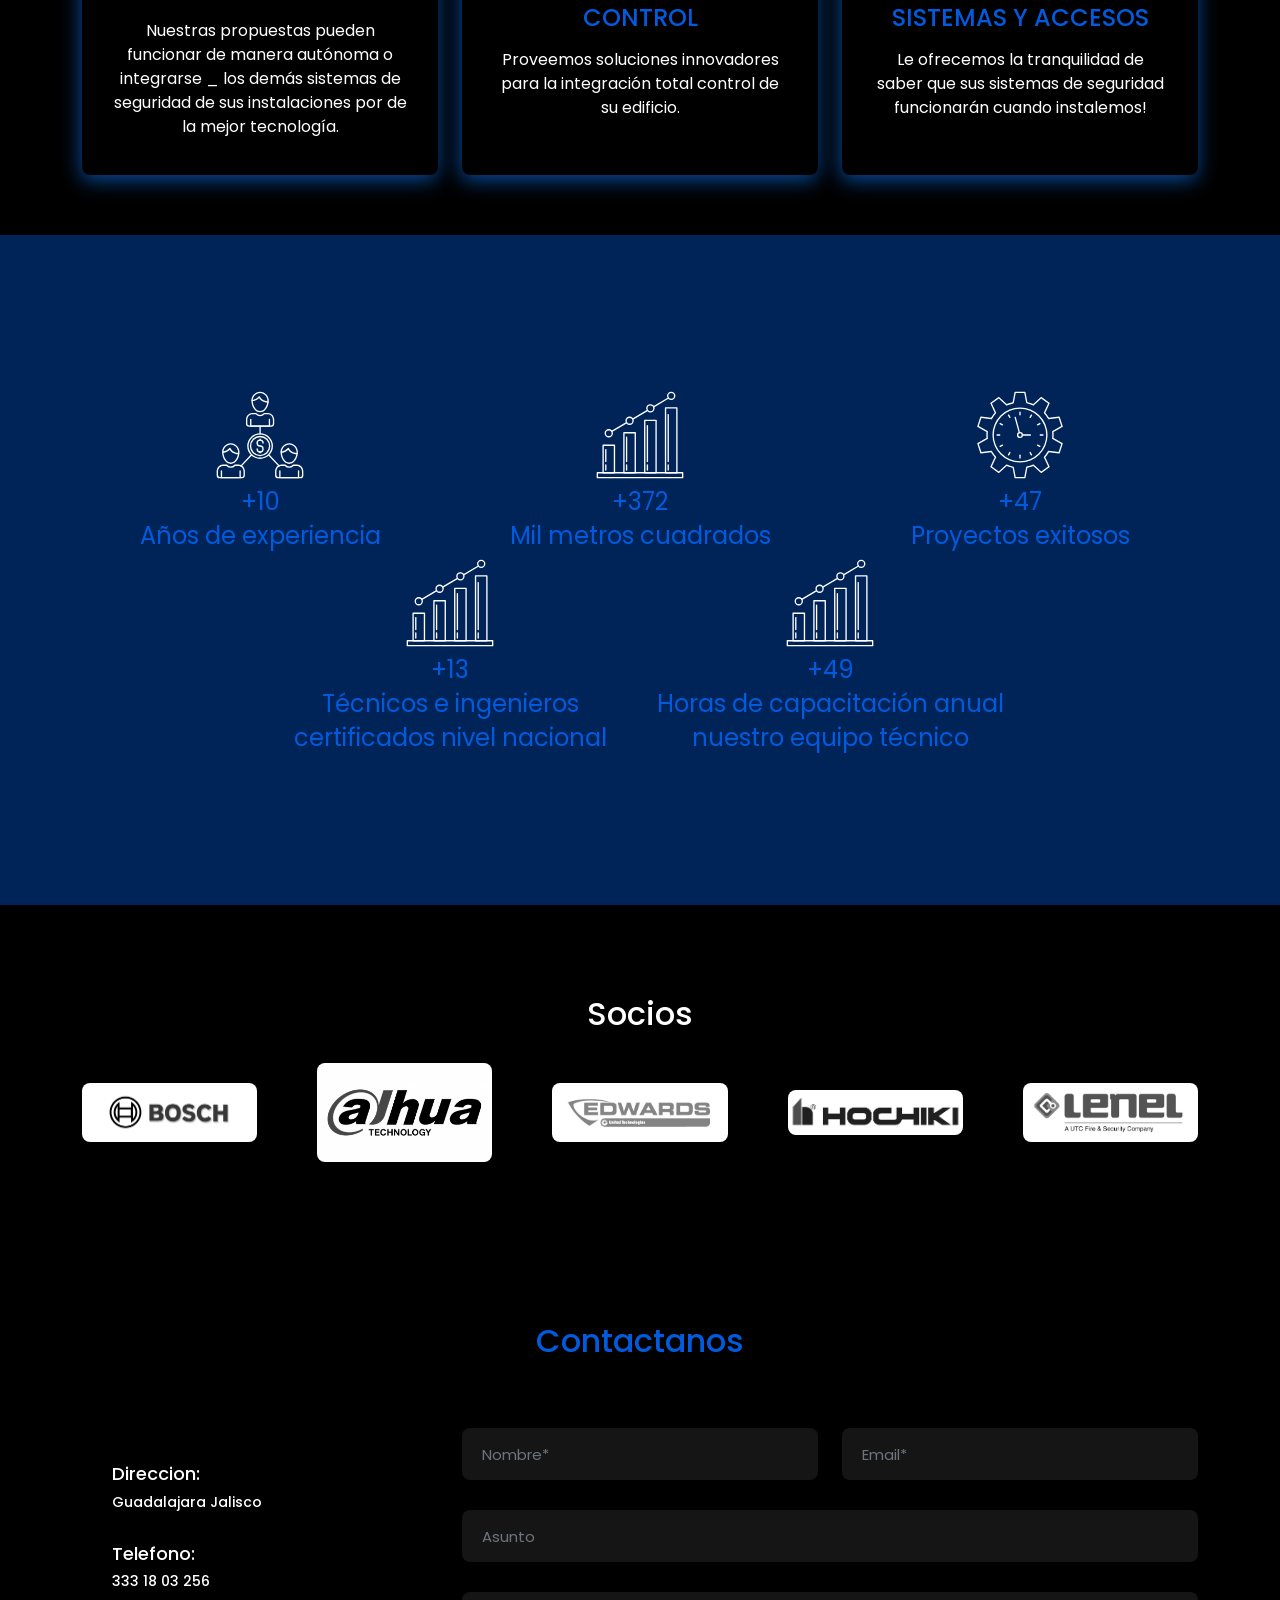
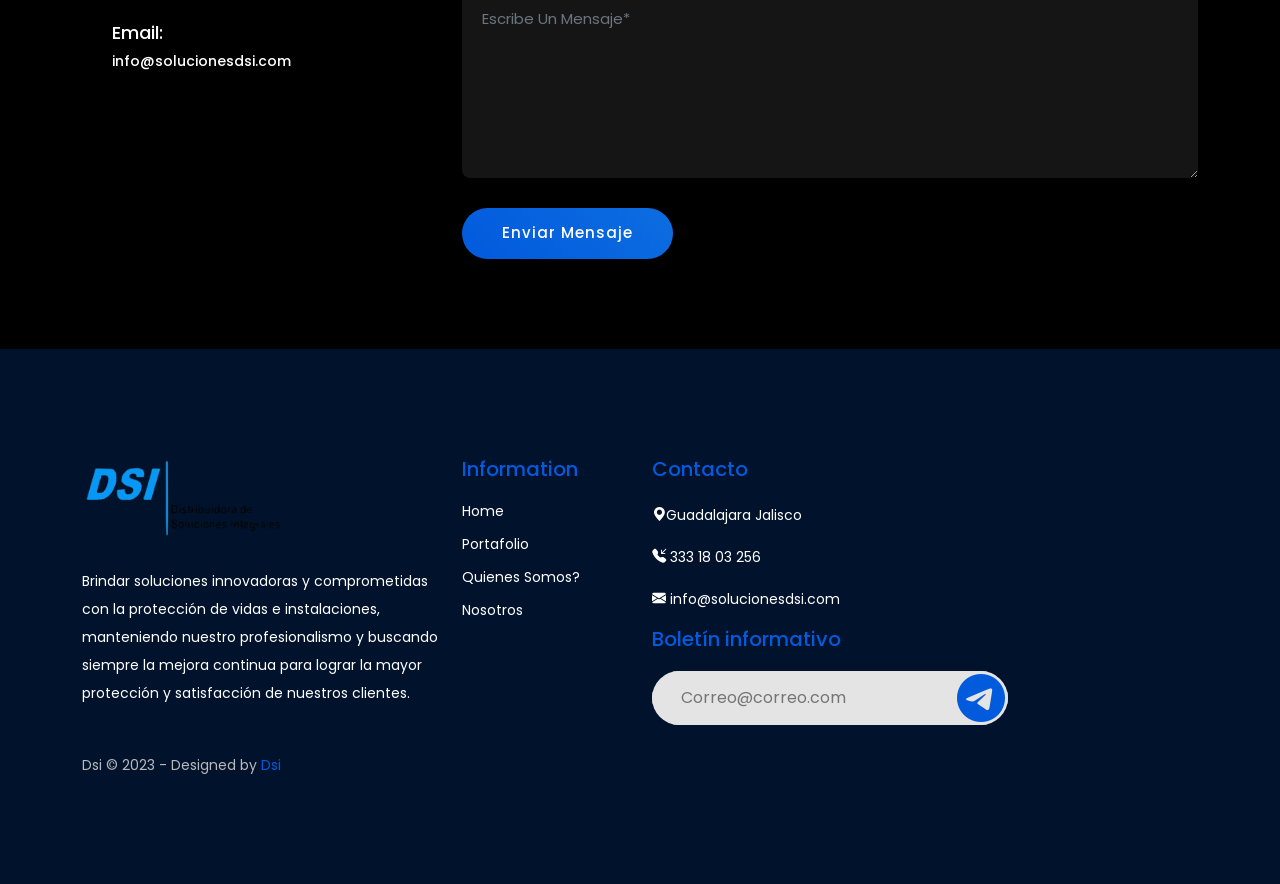
==== commit 89c5f390: "a" ====
--- a/index.html
+++ b/index.html
@@ -20,6 +20,7 @@
   <link rel="preconnect" href="https://fonts.gstatic.com" crossorigin="">
   <link href="https://fonts.googleapis.com/css2?family=Oswald:wght@500&amp;display=swap" rel="stylesheet">
   <link href="https://fonts.googleapis.com/css2?family=Poppins:wght@300;400&amp;display=swap" rel="stylesheet">
+  <link href="https://fonts.googleapis.com/css2?family=Great+Vibes&amp;display=swap" rel="stylesheet">
   <!-- Vendor CSS Files -->
   <link href="assets/vendor/aos/aos.css" rel="stylesheet">
   <link href="assets/stylesheets/font-awesome.min.css" rel="stylesheet">
@@ -33,16 +34,37 @@
 
 </head>
 
-<body>
+<body class="dark">
 
   <header id="header" class="header d-flex align-items-center sticked stikcy-menu">
     <div class="container-fluid container-xl d-flex align-items-center justify-content-between">
       <a href="index.html" class="logo d-flex align-items-center">
         <img src="assets/images/logo.png" alt="logo">
       </a>
-
-      <!-- .navbar -->
-      <!-- <a href="contact.html" class="btn-get-started hide-on-mobile">Contacto</a> -->
+      <nav id="navbar" class="navbar">
+        <ul>
+          <li><a href="index.html" class="">Home</a></li>
+          <li><a href="services.html" class="">Services</a></li>
+          <li><a href="portfolio.html" class="">Portafolio</a></li>
+          <li><a href="privacy-policy.html">Quienes Somos?</a></li>
+
+          <li><a href="about.html">Nosotros</a></li>
+
+          <!-- <li class="dropdown"><a href="#"><span>Menu</span> <i class="bi bi-chevron-down dropdown-indicator"></i></a>
+            <ul>
+              <li><a href="about.html">Nosotros</a></li>
+              <li><a href="packages.html">Pricing</a></li>
+              <li><a href="faqs.html">FAQs</a></li>
+              <li><a href="privacy-policy.html">Terms &amp; Conditions</a></li>
+              <li><a href="privacy-policy.html">Privacy Policy</a></li>
+              <li><a href="blogs.html">Blogs</a></li>
+              <li><a href="blog-details.html">Blog Detail Page</a></li>
+            </ul>
+          </li> -->
+          <!-- <li><a href="blogs.html">News</a></li> -->
+        </ul>
+      </nav><!-- .navbar -->
+      <a href="contact.html" class="btn-get-started hide-on-mobile">Contacto</a>
       <button id="darkmode-button"><i class="bi bi-moon-fill"></i></button>
       <i class="mobile-nav-toggle mobile-nav-show bi bi-list"></i>
       <i class="mobile-nav-toggle mobile-nav-hide d-none bi bi-x"></i>
@@ -52,31 +74,785 @@
 
   <!--  Hero Section  -->
   <section id="hero" class="hero sticked-header-offset">
+
     <div id="particles-js"></div>
     <div id="repulse-circle-div"></div>
     <div class="container position-relative">
-        <div class="row gy-5 aos-init aos-animate">
-            <div class="col-lg-7 offset-lg-5 dark-bg order-lg-1 d-flex flex-column justify-content-center text-center caption">
-                <h2 data-aos="fade-up">DISTRIBUIDORA DE SOLUCIONES INTEGRALES <span>DSI</span>
-                    <span class="circle" data-aos="fade-right" data-aos-delay="800">.</span>
-                </h2>
-                <p data-aos="fade-up" data-aos-delay="400">Deje la seguridad electrónica de su empresa en manos de los expertos</p>
+      <div class="row gy-5 aos-init aos-animate">
+        <div class="col-lg-7 offset-lg-5 dark-bg order-lg-1 d-flex flex-column justify-content-start text-left caption">
+          <h2 data-aos="fade-up" class="hero-logo-title">
+            <img src="assets/images/logo.png" alt="DSI" class="hero-logo">
+          </h2>
+          <p data-aos="fade-up" data-aos-delay="400" class="hero-tagline">soluciones no problemas</p>
+          <!-- <div class="social" data-aos="fade-up" data-aos-delay="600">
+            <a href=""><i class="bi bi-twitter"></i></a>
+            <a href=""><i class="bi bi-facebook"></i></a>
+            <a href=""><i class="bi bi-linkedin"></i></a>
+            <a href=""><i class="bi bi-instagram"></i></a>
+          </div>
+          <div class="d-flex justify-content-start">
+            <a href="#contact" class="btn-get-started mr-20" data-aos="fade-up" data-aos-delay="800">Get Quotes</a>
+            <a href="#services" class="btn-get-started" data-aos="fade-up" data-aos-delay="1000">Get Started</a>
+          </div> -->
+        </div>
+      </div>
+    </div>
+  </section>
+  <!-- End Hero Section -->
+
+  <main id="main">
+        <!-- Start Service Section -->
+        <div id="services" class="section">
+          <div class="top-icon-box position-relative">
+            <div class="container position-relative">
+              <div class="section-header">
+                <h2>NUESTRA PROPUESTA</h2>
+              </div>
+              <div class="row gy-4">
+      
+                <div class="col-xl-4 col-md-4" data-aos="fade-up" data-aos-delay="100">
+                  <div class="icon-box">
+                    <div class="icon"><img src="assets/images/icons/service-design.svg" alt="icon"></div>
+                    <h4 class="title"><a href="" class="stretched-link">DETECCIÓN Y ALARMA DE INCENDIO</a></h4>
+                    <p>Ofrecemos una línea completa sistemas de detección dE evacuación por voz y de bomberos.</p>
+                  </div>
+                </div>
+                <!--End Icon Box -->
+      
+                <div class="col-xl-4 col-md-4" data-aos="fade-up" data-aos-delay="200">
+                  <div class="icon-box">
+                    <div class="icon"><img src="assets/images/icons/service-hosting.svg" alt="icon"></div>
+                    <h4 class="title"><a href="" class="stretched-link">EXTINCIÓN DE INCENDIOS</a></h4>
+                    <p>Proveemos e instalamos equipos de extinción de incendios agua, agentes limpios, CO2 agua pulverizada. </p>
+                  </div>
+                </div>
+                <!--End Icon Box -->
+      
+                <div class="col-xl-4 col-md-4" data-aos="fade-up" data-aos-delay="500">
+                  <div class="icon-box">
+                    <div class="icon"><img src="assets/images/icons/service-social.svg" alt="icon"></div>
+                    <h4 class="title"><a href="" class="stretched-link">CIRCUITO CERRADO DE TELEVISIÓN</a></h4>
+                    <p>Proveemos una amplia gama sistemas de visión, grabación analítica de video de las marcas líderes el mercado. </p>
+                  </div>
+                </div>
+                <!--End Icon Box -->
+      
+                <div class="col-xl-4 col-md-4" data-aos="fade-up" data-aos-delay="100">
+                  <div class="icon-box">
+                    <div class="icon"><img src="assets/images/icons/service-seo.svg" alt="icon"></div>
+                    <h4 class="title"><a href="" class="stretched-link">CONTROL DE ACCESOS</a></h4>
+                    <p>Nuestras propuestas pueden funcionar de manera autónoma o integrarse _ los demás sistemas de seguridad de sus instalaciones por de la mejor tecnología.</p>
+                  </div>
+                </div>
+                <!--End Icon Box -->
+      
+      
+                <div class="col-xl-4 col-md-4" data-aos="fade-up" data-aos-delay="200">
+                  <div class="icon-box">
+                    <div class="icon"><img src="assets/images/icons/service-cloud.svg" alt="icon"></div>
+                    <h4 class="title"><a href="" class="stretched-link">AUTOMATIZACIÓN Y CONTROL</a></h4>
+                    <p>Proveemos soluciones innovadores para la integración total control de su edificio.</p>
+                  </div>
+                </div>
+                <!--End Icon Box -->
+      
+      
+                <div class="col-xl-4 col-md-4" data-aos="fade-up" data-aos-delay="500">
+                  <div class="icon-box">
+                    <div class="icon"><img src="assets/images/icons/service-secure.svg" alt="icon"></div>
+                    <h4 class="title"><a href="" class="stretched-link">MANTENIMIENTO DE SISTEMAS Y ACCESOS
+                    </a></h4>
+                    <p>Le ofrecemos la tranquilidad de saber que sus sistemas de seguridad funcionarán cuando instalemos!</p>
+                  </div>
+                </div>
+                <!--End Icon Box -->
+      
+              </div>
+            </div>
+          </div>
+        </div>
+        <!-- End Service Section -->
+
+        <!-- Featured -->
+        <!-- <section>
+          <div class="container" id="featured">
+              <div class="section-header" data-aos="fade-up" data-aos-delay="100">
+                <h2>Why Choose Us</h2>
+                <p>Lorem ipsum dolor sit amet</p>
+              </div>
+          <div class="row">
+           
+            <div class="col-md-4 left">
+              <div class="list-wrap" data-aos="fade-up" data-aos-delay="100">
+                <div class="description">
+                  <h4>Experience</h4>
+                  <p>Ronsectetur adipiscing elit, sed do eiusmod tempor incididunt ut labore et dolore magna aliqua.</p>
+                </div>
+                  <div class="icon">
+                    <img src="assets/images/icons/icon-1.svg" alt="icon">
+                  </div>
+              </div>
+              
+              <div class="list-wrap" data-aos="fade-up" data-aos-delay="400">
+                <div class="description">
+                  <h4>Products</h4>
+                  <p>Ronsectetur adipiscing elit, sed do eiusmod tempor incididunt ut labore et dolore magna aliqua.</p>
+                </div>
+                  <div class="icon">
+                    <img src="assets/images/icons/icon-2.svg" alt="icon">
+                  </div>
+            </div>
+              
+              
+              <div class="list-wrap" data-aos="fade-up" data-aos-delay="500">
+                <div class="description">
+                  <h4>Approach</h4>
+                  <p>Ronsectetur adipiscing elit, sed do eiusmod tempor incididunt ut labore et dolore magna aliqua.</p>
+                </div>
+                <div class="icon">
+                  <img src="assets/images/icons/icon-3.svg" alt="icon">
+                </div>
+              </div>
+            </div>
+
+            <div class="col-md-4 p-4 p-sm-5 center">
+              <div class="list-center-wrap" data-aos="fade-up" data-aos-delay="100">
+                <div class="center-icon">
+                  <img src="assets/images/features.jpg" alt="icon">
+                </div>
+              </div>
+            </div>
+       
+            <div class="col-md-4 right">
+              <div class="list-wrap" data-aos="fade-up" data-aos-delay="100">
+                <div class="icon">
+                  <img src="assets/images/icons/icon-4.svg" alt="icon">
+                </div>
+                <div class="description">
+                  <h4>Pricing</h4>
+                  <p>Ronsectetur adipiscing elit, sed do eiusmod tempor incididunt ut labore et dolore magna aliqua.</p>
+                </div>
+            </div>
+              
+              <div class="list-wrap" data-aos="fade-up" data-aos-delay="200">
+                <div class="icon">
+                  <img src="assets/images/icons/icon-5.svg" alt="icon">
+                </div>
+                <div class="description">
+                  <h4>Delivery</h4>
+                  <p>Ronsectetur adipiscing elit, sed do eiusmod tempor incididunt ut labore et dolore magna aliqua.</p>
+                </div>
+              </div>
+              
+              
+              <div class="list-wrap" data-aos="fade-up" data-aos-delay="500">
+                <div class="icon">
+                  <img src="assets/images/icons/icon-6.svg" alt="icon">
+                </div>
+                <div class="description">
+                  <h4>Support</h4>
+                  <p>Ronsectetur adipiscing elit, sed do eiusmod tempor incididunt ut labore et dolore magna aliqua.</p>
+                </div>
+              </div>
+            </div>
+         
+          </div>
+          
+        </div>
+    </section> -->
+    <!-- Featured -->
+
+
+    <!-- Portfolio Section -->
+    <!-- <section id="portfolio" class="portfolio">
+      <div class="container" data-aos="fade-up">
+        <div class="section-header">
+          <h2>Our Portfolio</h2>
+          <p>Lorem ipsum dolor sit amet</p>
+        </div>
+        <div class="portfolio-isotope" data-portfolio-filter="*" data-portfolio-layout="masonry" data-portfolio-sort="original-order" data-aos="fade-up" data-aos-delay="100">
+          <div>
+            <ul class="portfolio-flters">
+              <li data-filter="*" class="filter-active">All</li>
+              <li data-filter=".filter-app">App Design</li>
+              <li data-filter=".filter-product">App Development</li>
+              <li data-filter=".filter-branding">Branding</li>
+              <li data-filter=".filter-books">It Solutions</li>
+            </ul>
+          </div>
+
+          <div class="row gy-4 portfolio-container">
+
+            <div class="col-xl-4 col-md-6 portfolio-item filter-app">
+              <div class="portfolio-wrap">
+                <a href="assets/images/portfolio/product-1.jpg" data-gallery="portfolio-gallery-app" class="glightbox"><img src="assets/images/portfolio/product-1.jpg" class="img-fluid" alt=""></a>
+              </div>
+            </div>
+
+            <div class="col-xl-4 col-md-6 portfolio-item filter-product">
+              <div class="portfolio-wrap">
+                <a href="assets/images/portfolio/product-2.jpg" data-gallery="portfolio-gallery-app" class="glightbox"><img src="assets/images/portfolio/product-2.jpg" class="img-fluid" alt=""></a>
+              </div>
+            </div>
+
+            <div class="col-xl-4 col-md-6 portfolio-item filter-branding">
+              <div class="portfolio-wrap">
+                <a href="assets/images/portfolio/product-3.jpg" data-gallery="portfolio-gallery-app" class="glightbox"><img src="assets/images/portfolio/product-3.jpg" class="img-fluid" alt=""></a>
+              </div>
+            </div>
+
+            <div class="col-xl-4 col-md-6 portfolio-item filter-books">
+              <div class="portfolio-wrap">
+                <a href="assets/images/portfolio/product-4.jpg" data-gallery="portfolio-gallery-app" class="glightbox"><img src="assets/images/portfolio/product-4.jpg" class="img-fluid" alt=""></a>
+              </div>
+            </div>
+
+            <div class="col-xl-4 col-md-6 portfolio-item filter-app">
+              <div class="portfolio-wrap">
+                <a href="assets/images/portfolio/product-5.jpg" data-gallery="portfolio-gallery-app" class="glightbox"><img src="assets/images/portfolio/product-5.jpg" class="img-fluid" alt=""></a>
+              </div>
+            </div>
+
+            <div class="col-xl-4 col-md-6 portfolio-item filter-branding">
+              <div class="portfolio-wrap">
+                <a href="assets/images/portfolio/product-6.jpg" data-gallery="portfolio-gallery-app" class="glightbox"><img src="assets/images/portfolio/product-6.jpg" class="img-fluid" alt=""></a>
+              </div>
+            </div>
+          </div>
+
+        </div>
+
+      </div>
+    </section> -->
+    <!-- End Portfolio Section -->
+
+    <!-- Start Pricing Section -->
+    <!-- <div class="pricing section">
+      <div class="container-fluid">
+        <div class="container">
+          <div class="section-header">
+            <h2>Pricing Plans</h2>
+            <p>Lorem ipsum dolor sit amet</p>
+          </div>
+          <div class="row">
+            <div class="col-lg-4">
+              <div class="card text-center">
+                <div class="title">
+                  <h2>Basic</h2>
+                </div>
+                <div class="price">
+                  <h4><sup>$</sup>25</h4>
+                </div>
+                <div class="option">
+                  <ul>
+                    <li><i class="bi bi-check-circle" aria-hidden="true"></i> Unlimited GB Space</li>
+                    <li><i class="bi bi-check-circle" aria-hidden="true"></i> 30 Domain Names</li>
+                    <li><i class="bi bi-check-circle" aria-hidden="true"></i> Free SSL</li>
+                    <li><i class="bi bi-check-circle" aria-hidden="true"></i> Daily Backup</li>
+                    <li><i class="bi bi-check-circle" aria-hidden="true"></i> Free Templates</li>
+                    <li><i class="bi bi-check-circle" aria-hidden="true"></i> Free Email</li>
+                    <li><i class="bi bi-check-circle" aria-hidden="true"></i> 10 Databases</li>
+                    <li><i class="bi bi-check-circle" aria-hidden="true"></i> Unlimited Email Address</li>
+                    <li><i class="bi bi-check-circle" aria-hidden="true"></i> Live Support</li>
+                  </ul>
+                </div>
+                <a href="#">Order Now</a>
+              </div>
+            </div>
+            <div class="col-lg-4">
+              <div class="card text-center">
+                <div class="title">
+                  <h2>Standard</h2>
+                </div>
+                <div class="price">
+                  <h4><sup>$</sup>50</h4>
+                </div>
+                <div class="option">
+                  <ul>
+                    <li><i class="bi bi-check-circle" aria-hidden="true"></i> Unlimited GB Space</li>
+                    <li><i class="bi bi-check-circle" aria-hidden="true"></i> 30 Domain Names</li>
+                    <li><i class="bi bi-check-circle" aria-hidden="true"></i> Free SSL</li>
+                    <li><i class="bi bi-check-circle" aria-hidden="true"></i> Daily Backup</li>
+                    <li><i class="bi bi-check-circle" aria-hidden="true"></i> Free Templates</li>
+                    <li><i class="bi bi-check-circle" aria-hidden="true"></i> Free Email</li>
+                    <li><i class="bi bi-check-circle" aria-hidden="true"></i> 10 Databases</li>
+                    <li><i class="bi bi-check-circle" aria-hidden="true"></i> Unlimited Email Address</li>
+                    <li><i class="bi bi-check-circle" aria-hidden="true"></i> Live Support</li>
+                  </ul>
+                </div>
+                <a href="#">Order Now</a>
+              </div>
+            </div>
+            <div class="col-lg-4">
+              <div class="card text-center">
+                <div class="title">
+                  <h2>Premium</h2>
+                </div>
+                <div class="price">
+                  <h4><sup>$</sup>100</h4>
+                </div>
+                <div class="option">
+                  <ul>
+                    <li><i class="bi bi-check-circle" aria-hidden="true"></i> Unlimited GB Space</li>
+                    <li><i class="bi bi-check-circle" aria-hidden="true"></i> 30 Domain Names</li>
+                    <li><i class="bi bi-check-circle" aria-hidden="true"></i> Free SSL</li>
+                    <li><i class="bi bi-check-circle" aria-hidden="true"></i> Daily Backup</li>
+                    <li><i class="bi bi-check-circle" aria-hidden="true"></i> Free Templates</li>
+                    <li><i class="bi bi-check-circle" aria-hidden="true"></i> Free Email</li>
+                    <li><i class="bi bi-check-circle" aria-hidden="true"></i> 10 Databases</li>
+                    <li><i class="bi bi-check-circle" aria-hidden="true"></i> Unlimited Email Address</li>
+                    <li><i class="bi bi-check-circle" aria-hidden="true"></i> Live Support</li>
+                  </ul>
+                </div>
+                <a href="#">Order Now</a>
+              </div>
+            </div>
+          </div>
+        </div>
+      </div>
+    </div> -->
+    <!-- End Pricing Section -->
+
+
+    <!--  Testimonials Section  -->
+    <!-- <section id="testimonials" class="testimonials">
+      <div class="container" data-aos="fade-up">
+
+        <div class="section-header">
+          <h2>Testimonials</h2>
+          <p>Lorem ipsum dolor sit amet</p>
+        </div>
+
+        <div class="slides-3 swiper" data-aos="fade-up" data-aos-delay="100">
+          <div class="swiper-wrapper">
+
+            <div class="swiper-slide">
+              <div class="testimonial-wrap">
+                <div class="testimonial-item">
+                  <div class="d-flex align-items-center info-box">
+                    <img src="assets/images/testimonials/testimonial-1.jpg" class="testimonial-img flex-shrink-0"
+                      alt="">
+                    <div>
+                      <h3>Jhone Doe</h3>
+                      <h4>CFO</h4>
+                      <div class="stars">
+                        <i class="bi bi-star-fill"></i><i class="bi bi-star-fill"></i><i class="bi bi-star-fill"></i><i
+                          class="bi bi-star-fill"></i><i class="bi bi-star-fill"></i>
+                      </div>
+                    </div>
+                  </div>
+                  <p>
+                    <i class="bi bi-quote quote-icon-left"></i>
+                    Proin iaculis purus consequat sem cure digni ssim donec porttitora entum suscipit rhoncus.
+                    Accusantium quam, ultricies eget id, aliquam eget nibh et. Maecen aliquam.
+                    <i class="bi bi-quote quote-icon-right"></i>
+                  </p>
+                </div>
+              </div>
+            </div>
+
+            <div class="swiper-slide">
+              <div class="testimonial-wrap">
+                <div class="testimonial-item">
+                  <div class="d-flex align-items-center info-box">
+                    <img src="assets/images/testimonials/testimonial-2.jpg" class="testimonial-img flex-shrink-0"
+                      alt="">
+                    <div>
+                      <h3>Afa Rose</h3>
+                      <h4>Web Designer</h4>
+                      <div class="stars">
+                        <i class="bi bi-star-fill"></i><i class="bi bi-star-fill"></i><i class="bi bi-star-fill"></i><i
+                          class="bi bi-star-fill"></i><i class="bi bi-star-fill"></i>
+                      </div>
+                    </div>
+                  </div>
+                  <p>
+                    <i class="bi bi-quote quote-icon-left"></i>
+                    Proin iaculis purus consequat sem cure digni ssim donec porttitora entum suscipit rhoncus.
+                    Accusantium quam, ultricies eget id, aliquam eget nibh et. Maecen aliquam.
+                    <i class="bi bi-quote quote-icon-right"></i>
+                  </p>
+                </div>
+              </div>
+            </div>
+            <div class="swiper-slide">
+              <div class="testimonial-wrap">
+                <div class="testimonial-item">
+                  <div class="d-flex align-items-center info-box">
+                    <img src="assets/images/testimonials/testimonial-3.jpg" class="testimonial-img flex-shrink-0"
+                      alt="">
+                    <div>
+                      <h3>Keena Lara</h3>
+                      <h4>Store Owner</h4>
+                      <div class="stars">
+                        <i class="bi bi-star-fill"></i><i class="bi bi-star-fill"></i><i class="bi bi-star-fill"></i><i
+                          class="bi bi-star-fill"></i><i class="bi bi-star-fill"></i>
+                      </div>
+                    </div>
+                  </div>
+                  <p>
+                    <i class="bi bi-quote quote-icon-left"></i>
+                    Proin iaculis purus consequat sem cure digni ssim donec porttitora entum suscipit rhoncus.
+                    Accusantium quam, ultricies eget id, aliquam eget nibh et. Maecen aliquam.
+                    <i class="bi bi-quote quote-icon-right"></i>
+                  </p>
+                </div>
+              </div>
+            </div>
+
+            <div class="swiper-slide">
+              <div class="testimonial-wrap">
+                <div class="testimonial-item">
+                  <div class="d-flex align-items-center info-box">
+                    <img src="assets/images/testimonials/testimonial-4.jpg" class="testimonial-img flex-shrink-0"
+                      alt="">
+                    <div>
+                      <h3>Fizzi Brandon</h3>
+                      <h4>Freelancer</h4>
+                      <div class="stars">
+                        <i class="bi bi-star-fill"></i><i class="bi bi-star-fill"></i><i class="bi bi-star-fill"></i><i
+                          class="bi bi-star-fill"></i><i class="bi bi-star-fill"></i>
+                      </div>
+                    </div>
+                  </div>
+                  <p>
+                    <i class="bi bi-quote quote-icon-left"></i>
+                    Proin iaculis purus consequat sem cure digni ssim donec porttitora entum suscipit rhoncus.
+                    Accusantium quam, ultricies eget id, aliquam eget nibh et. Maecen aliquam.
+                    <i class="bi bi-quote quote-icon-right"></i>
+                  </p>
+                </div>
+              </div>
+            </div>
+          </div>
+          <div class="swiper-pagination"></div>
+        </div>
+      </div>
+    </section> -->
+    <!-- End Testimonials Section -->
+
+    <!--  Start Counter Section  -->
+    <div id="stats-counter" class="call-to-action stats-counter section">
+      <div class="container" data-aos="fade-up">
+        <div class="row gy-4 align-items-center">
+          <div class="col-lg-4">
+            <div class="stats-item d-flex flex-column align-items-center">
+              <div class="icon circle"><img src="assets/images/icons/happy-clients.svg" alt="icon"></div>
+              <div class="d-flex align-items-center">
+              <span>+</span><span data-purecounter-start="0" data-purecounter-end="20" data-purecounter-duration="1" class="purecounter"></span>
+              </div>
+              <p><span>Años de experiencia</span></p>
+            </div><!-- End Stats Item -->
+          </div>
+          <div class="col-lg-4">
+            <div class="stats-item d-flex flex-column align-items-center">
+              <div class="icon circle"><img src="assets/images/icons/complete-projects.svg" alt="icon"></div>
+              <div class="d-flex align-items-center">
+                <span>+</span><span data-purecounter-start="0" data-purecounter-end="760" data-purecounter-duration="1" class="purecounter"></span>
+              </div>
+              <p><span>Mil metros cuadrados</span> </p>
+            </div><!-- End Stats Item -->
+          </div>
+          <div class="col-lg-4">
+            <div class="stats-item d-flex flex-column align-items-center">
+              <div class="icon circle"><img src="assets/images/icons/hours-support.svg" alt="icon"></div>
+              <div class="d-flex align-items-center">
+                <span>+</span><span data-purecounter-start="0" data-purecounter-end="100" data-purecounter-duration="1" class="purecounter"></span>
+              </div>
+              <p><span>Proyectos exitosos</span> </p>
+            </div><!-- End Stats Item -->
+          </div>
+        </div>
+    
+        <div class="row gy-4 justify-content-center">
+          <div class="col-lg-4">
+            <div class="stats-item d-flex flex-column align-items-center">
+              <div class="icon circle"><img src="assets/images/icons/complete-projects.svg" alt="icon"></div>
+              <div class="d-flex align-items-center">
+                <span>+</span><span data-purecounter-start="0" data-purecounter-end="25" data-purecounter-duration="1" class="purecounter"></span>
+              </div>
+              <p><span>Técnicos e ingenieros certificados nivel nacional</span> </p>
+            </div><!-- End Stats Item -->
+          </div>
+          <div class="col-lg-4">
+            <div class="stats-item d-flex flex-column align-items-center">
+              <div class="icon circle"><img src="assets/images/icons/complete-projects.svg" alt="icon"></div>
+              <div class="d-flex align-items-center">
+                <span>+</span><span data-purecounter-start="0" data-purecounter-end="100" data-purecounter-duration="1" class="purecounter"></span>
+              </div>
+              <p><span>Horas de capacitación anual nuestro equipo técnico</span> </p>
+            </div><!-- End Stats Item -->
+          </div>
+        </div>
+      </div>
+    </div>
+    <!--  End Counter Section  -->
+
+    <!--  Clients Section  -->
+    <div id="clients" class="clients section">
+      <div class="container" data-aos="zoom-out">
+        <h2 style="text-align: center; margin-bottom: 20px;">Socios</h2>
+  
+        <div class="clients-slider swiper">
+          <div class="swiper-wrapper align-items-center">
+            <div class="swiper-slide"><img src="assets/images/clients/client-1.png" class="img-fluid" alt=""></div>
+            <div class="swiper-slide"><img src="assets/images/clients/client-2.png" class="img-fluid" alt=""></div>
+            <div class="swiper-slide"><img src="assets/images/clients/client-3.jpg" class="img-fluid" alt=""></div>
+            <div class="swiper-slide"><img src="assets/images/clients/client-4.png" class="img-fluid" alt=""></div>
+            <div class="swiper-slide"><img src="assets/images/clients/client-5.png" class="img-fluid" alt=""></div>
+            <div class="swiper-slide"><img src="assets/images/clients/client-6.jpg" class="img-fluid" alt=""></div>
+            <div class="swiper-slide"><img src="assets/images/clients/client-7.png" class="img-fluid" alt=""></div>
+            <div class="swiper-slide"><img src="assets/images/clients/client-8.jpg" class="img-fluid" alt=""></div>
+            <div class="swiper-slide"><img src="assets/images/clients/client-9.png" class="img-fluid" alt=""></div>
+          </div>
+        </div>
+  
+      </div>
+    </div>
+
+
+    <!-- <div id="clients" class="clients section">
+      <div class="container" data-aos="zoom-out">
+        <h2 style="text-align: center; margin-bottom: 20px;">Clientes</h2>
+  
+        <div class="clients-slider swiper">
+          <div class="swiper-wrapper align-items-center">
+            <div class="swiper-slide"><img src="assets/images/clients/CRISTA.jpg" class="img-fluid" alt=""></div>
+            <div class="swiper-slide"><img src="assets/images/clients/holiday-inn-logo-png-transparent.jpg" class="img-fluid" alt=""></div>
+            <div class="swiper-slide"><img src="assets/images/clients/honda.jpg" class="img-fluid" alt=""></div>
+            <div class="swiper-slide"><img src="assets/images/clients/maseca2.jpg" class="img-fluid" alt=""></div>
+            <div class="swiper-slide"><img src="assets/images/clients/MB.jpg" class="img-fluid" alt=""></div>
+            <div class="swiper-slide"><img src="assets/images/clients/pemex.png" class="img-fluid" alt=""></div>
+            <div class="swiper-slide"><img src="assets/images/clients/toyota2.jpg" class="img-fluid" alt=""></div>
+            <div class="swiper-slide"><img src="assets/images/clients/SCHLUMBERGER.jpg" class="img-fluid" alt=""></div>
+          </div>
+        </div>
+  
+      </div>
+    </div> -->
+    <!-- End Clients Section -->
+
+
+   
+
+
+   
+
+    <!--  Call To Action Section  -->
+    <!-- <section id="call-to-action" class="call-to-action">
+      <div class="container text-center aos-init aos-animate" data-aos="zoom-out">
+         <div class="row gy-4">
+          <div class="col-lg-12">
+              <h3>Let's Discuss your Projects</h3>
+              <p>We pride ourselves with our ability to perform and deliver results. Use the form below to discuss your project needs with our team, we will get back asap</p>
+              <a class="cta-btn" href="mailto:info@example.com">Conatct Us</a>
+          </div>
+        </div>
+      </div>
+    </section> -->
+    <!-- End Call To Action Section -->
+
+
+    <!--  Recent Blog Posts Section  -->
+  
+
+    <!-- Start Contact Section -->
+    <div id="contact" class="contact-section section">
+      <div class="section-header">
+        <h2>Contactanos</h2>
+        <!-- <p>Lorem ipsum dolor sit amet</p> -->
+      </div>
+      <div class="container">
+        <div class="row">
+          <div class="col-lg-4 col-md-12" data-aos="fade-right">
+            <div class="contact-information-box-3">
+              <div class="row">
+                <div class="col-lg-12">
+                  <div class="single-contact-info-box">
+                    <div class="contact-info">
+                      <h6>Direccion:</h6>
+                      <p>Guadalajara Jalisco</p>
+                      <!-- <p>PBo 12345, United States</p> -->
+                    </div>
+                  </div>
+                </div>
+                <div class="col-lg-12">
+                  <div class="single-contact-info-box">
+                    <div class="contact-info">
+                      <h6>Telefono:</h6>
+                      <p>333 18 03 256</p>
+                      <!-- <p>+1 1234 56 780</p> -->
+                    </div>
+                  </div>
+                </div>
+                <div class="col-lg-12">
+                  <div class="single-contact-info-box">
+                    <div class="contact-info">
+                      <h6>Email:</h6>
+                      <p>info@solucionesdsi.com</p>
+                      <!-- <p>email@example.com</p> -->
+                    </div>
+                  </div>
+                </div>
+              </div>
+            </div>
+          </div>
+          <div class="col-lg-8 col-md-12" data-aos="fade-left">
+            <div class="contact-form-box contact-form contact-form-3">
+              <div class="form-container-box">
+                <form class="contact-form form" id="ajax-contact" method="post" action="assets/phpscripts/contact.php">
+                  <div class="controls">
+                    <div class="row">
+                      <div class="col-md-6">
+                        <div class="form-group form-input-box">
+                          <input type="text" class="form-control" id="name" name="name" placeholder="Nombre*"
+                            required="required" data-error="Campo requerido.">
+                          <div class="help-block with-errors"></div>
+                        </div>
+                      </div>
+                      <div class="col-md-6">
+                        <div class="form-group form-input-box">
+                          <input type="email" class="form-control" id="email" name="email" placeholder="Email*"
+                            required="required" data-error="Campo requerido.">
+                          <div class="help-block with-errors"></div>
+                        </div>
+                      </div>
+                      <div class="col-md-12">
+                        <div class="form-group form-input-box">
+                          <input type="text" class="form-control" name="subject" placeholder="Asunto"
+                            required="required">
+                        </div>
+                      </div>
+                      <div class="col-12">
+                        <div class="form-group form-input-box">
+                          <textarea class="form-control" id="message" name="message" rows="7"
+                            placeholder="Escribe un mensaje*" required="required"
+                            data-error="Campo requerido."></textarea>
+                          <div class="help-block with-errors"></div>
+                        </div>
+                      </div>
+                      <div class="col-md-12">
+                        <button type="submit" data-text="Send Message">Enviar Mensaje</button>
+                      </div>
+                      <div class="messages">
+                        <div class="alert alert alert-success alert-dismissable alert-dismissable hidden"
+                          id="msgSubmit"><button type="button" class="close" data-dismiss="alert"
+                            aria-hidden="true">&times;</button> Gracias tu mensaje fue enviado. </div>
+                      </div>
+                    </div>
+                  </div>
+                </form>
+              </div>
+            </div>
+          </div>
+        </div>
+      </div>
+    </div>
+    <!-- End Contact Section -->
+
+
+  </main><!-- End #main -->
+
+  <!--  Footer  -->
+  <footer id="footer" class="footer-section">
+    <div class="container">
+        <div class="footer-content pt-5 pb-5">
+            <div class="row">
+                <div class="col-xl-4 col-lg-4 mb-50">
+                    <div class="footer-widget">
+                        <div class="footer-logo">
+                            <a href="index.html" class="logo d-flex align-items-center">
+                              <img src="assets/images/logo.png" alt="logo">
+                            </a>
+                        </div>
+                        <div class="footer-text">
+                            <p>Brindar soluciones innovadoras y comprometidas con la protección de vidas e instalaciones, manteniendo nuestro profesionalismo y buscando siempre la mejora continua para lograr la mayor protección y satisfacción de nuestros clientes.</p>
+                        </div>
+                        <!-- <div class="footer-social-icon">
+                            <span>Follow us</span>
+                            <a href="#" class="twitter"><i class="bi bi-twitter"></i></a>
+                            <a href="#" class="facebook"><i class="bi bi-facebook"></i></a>
+                            <a href="#" class="instagram"><i class="bi bi-instagram"></i></a>
+                            <a href="#" class="linkedin"><i class="bi bi-linkedin"></i></a>
+                        </div> -->
+                    </div>
+                </div>
                 
-                <!-- Mensaje destacado -->
-                <div class="coming-soon" data-aos="zoom-in" data-aos-delay="600">
-                    <h3 style="color: #015ADD;">🚀 Estamos preparando nuevas cosas para ti.</h3>
-                    <p class="text-light">Muy pronto podrás descubrir nuevas soluciones y servicios.</p>
-                </div>
-                
-                <!-- Opcional: Agregar un spinner o animación -->
-              
+                <!-- <div class="col-lg-2 col-md-6 col-sm-12 footer-column">
+                      <div class="service-widget footer-widget">
+                        <div class="footer-widget-heading">
+                            <h3>Services</h3>
+                        </div>
+                          <ul class="list">
+                              <li><a href="services.html">Web Design</a></li>
+                              <li><a href="services.html">App Developemnt</a></li>
+                              <li><a href="services.html">Cloud Services</a></li>
+                              <li><a href="services.html">Domain adn Hosting</a></li>
+                              <li><a href="services.html">Seo Optimization</a></li>
+                              <li><a href="services.html">Social Media</a></li>
+                          </ul>
+                      </div>
+                  </div> -->
+                  <div class="col-lg-2 col-md-6 col-sm-12 footer-column">
+                      <div class="service-widget footer-widget">
+                        <div class="footer-widget-heading">
+                            <h3>Information</h3>
+                        </div>
+                          <ul class="list">
+                            <li><a href="index.html" class="">Home</a></li>
+                            <!-- <li><a href="services.html" class="">Services</a></li> -->
+                            <li><a href="portfolio.html" class="">Portafolio</a></li>
+                            <!-- <li><a href="testimonials.html" class="">Testimonials</a></li> -->
+                            <!-- <li><a href="team.html" class="">Team</a></li> -->
+                            <li><a href="privacy-policy.html">Quienes Somos?</a></li>
+                  
+                            <li><a href="about.html">Nosotros</a></li>
+                          </ul>
+                      </div>
+                  </div>
+                <div class="col-xl-4 col-lg-4 col-md-6 mb-50">
+                    <div class="contact-widget footer-widget">
+                        <div class="footer-widget-heading">
+                            <h3>Contacto</h3>
+                        </div>
+                          <div class="footer-text">
+                              <p><i class="bi bi-geo-alt-fill mr-15"></i>Guadalajara Jalisco</p>
+                              <p><i class="bi bi-telephone-inbound-fill mr-15"></i> 333 18 03 256</p>
+                              <p><i class="bi bi-envelope-fill mr-15"></i> info@solucionesdsi.com</p>
+                          </div>
+                    </div>
+                    <div class="footer-widget">
+                        <div class="footer-widget-heading">
+                            <h3>Boletín informativo</h3>
+                        </div>
+                        <!-- <div class="footer-text mb-25">
+                            <p>Don't miss to subscribe to our new feeds, kindly fill the form below.</p>
+                        </div> -->
+                        <div class="subscribe-form">
+                            <form action="#">
+                                <input type="text" placeholder="Correo@correo.com">
+                                <button><i class="bi bi-telegram"></i></button>
+                            </form>
+                        </div>
+                    </div>
+                </div>
+            </div>
+            <div class="row">
+                <div class="col-xl-6 col-lg-6 text-left text-lg-left">
+                    <div class="copyright-text">
+                        <p>Dsi © 2023 - Designed by <a href="">Dsi</a></p>
+                    </div>
+                </div>
             </div>
         </div>
     </div>
-</section>
-  <!-- End Hero Section -->
-
-  
+  </footer>
+  <!-- End Footer -->
+
+  <a href="#" class="scroll-top d-flex align-items-center justify-content-center active">
+    <i class="bi bi-arrow-up-short"></i>
+  </a>
+
   <div id="preloader"></div>
 
   <!-- Vendor JS Files -->
@@ -97,4 +873,4 @@
 
 
 
-</body></html>+</body></html>
--- a/assets/stylesheets/styles.css
+++ b/assets/stylesheets/styles.css
@@ -449,8 +449,15 @@
 }
 
 .header .logo img {
-  max-height: 40px;
+  max-height: 64px;
   margin-right: 6px;
+}
+
+.header .logo {
+  background: #ffffff;
+  border-radius: 14px;
+  padding: 8px 14px;
+  box-shadow: 0 10px 24px rgba(0, 0, 0, 0.18);
 }
 
 .header.stikcy-menu {
@@ -1569,6 +1576,24 @@
   letter-spacing: 0.7px;
   font-weight: 600;
 }
+
+.hero-logo-title {
+  margin-bottom: 24px;
+}
+
+.hero-logo {
+  width: min(580px, 100%);
+  height: auto;
+  display: block;
+}
+
+.hero-tagline {
+  font-family: 'Great Vibes', cursive;
+  font-size: 58px;
+  font-weight: 400;
+  line-height: 1.25;
+  color: var(--hero-text-color);
+}
 .hero span{
   color: var(--color-primary);
   font-weight: bold;
@@ -1623,6 +1648,12 @@
   }
   .hero h2 {
     font-size: 22px;
+  }
+  .hero-logo {
+    width: min(380px, 100%);
+  }
+  .hero-tagline {
+    font-size: 44px;
   }
   .call-to-action {
     background: url(../images/cta-bg.jpg) center left;
@@ -3532,4 +3563,4 @@
 
 .footer-menu li a:hover {
   color: #000000;
-}+}
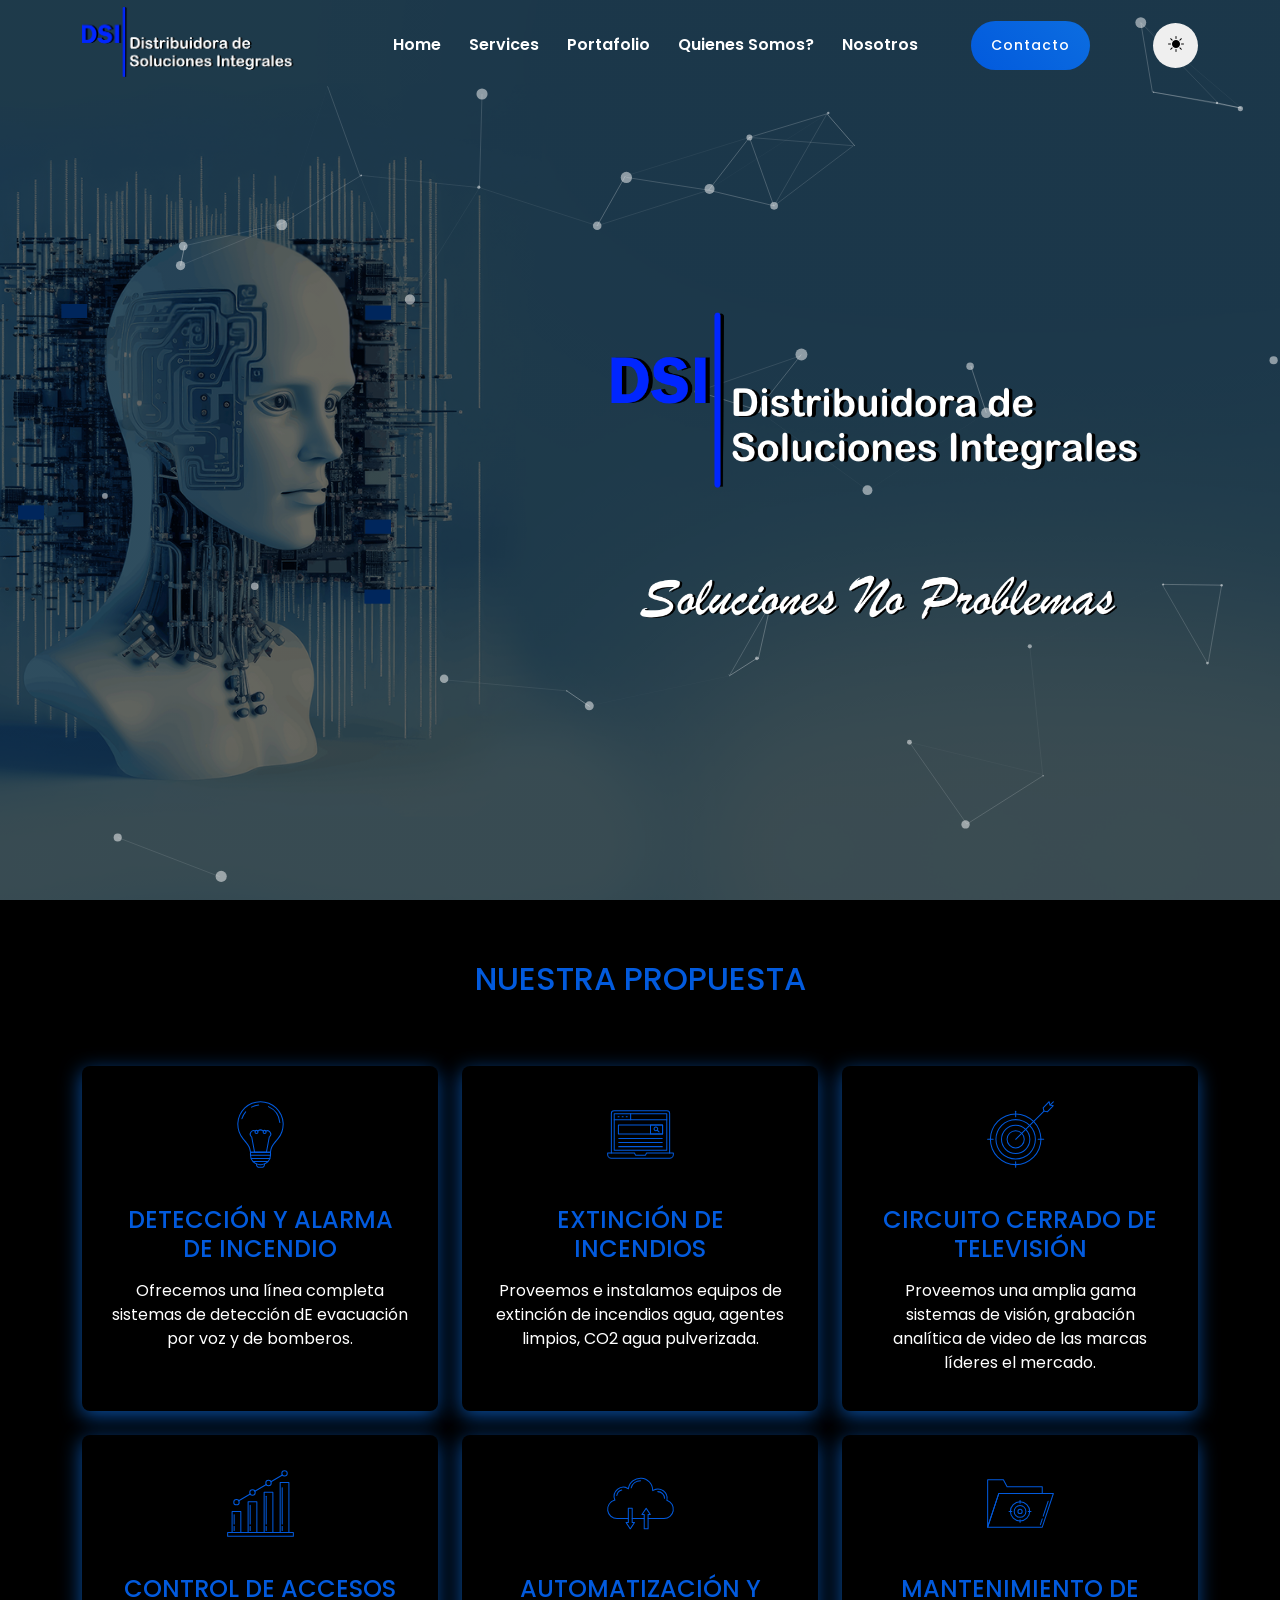
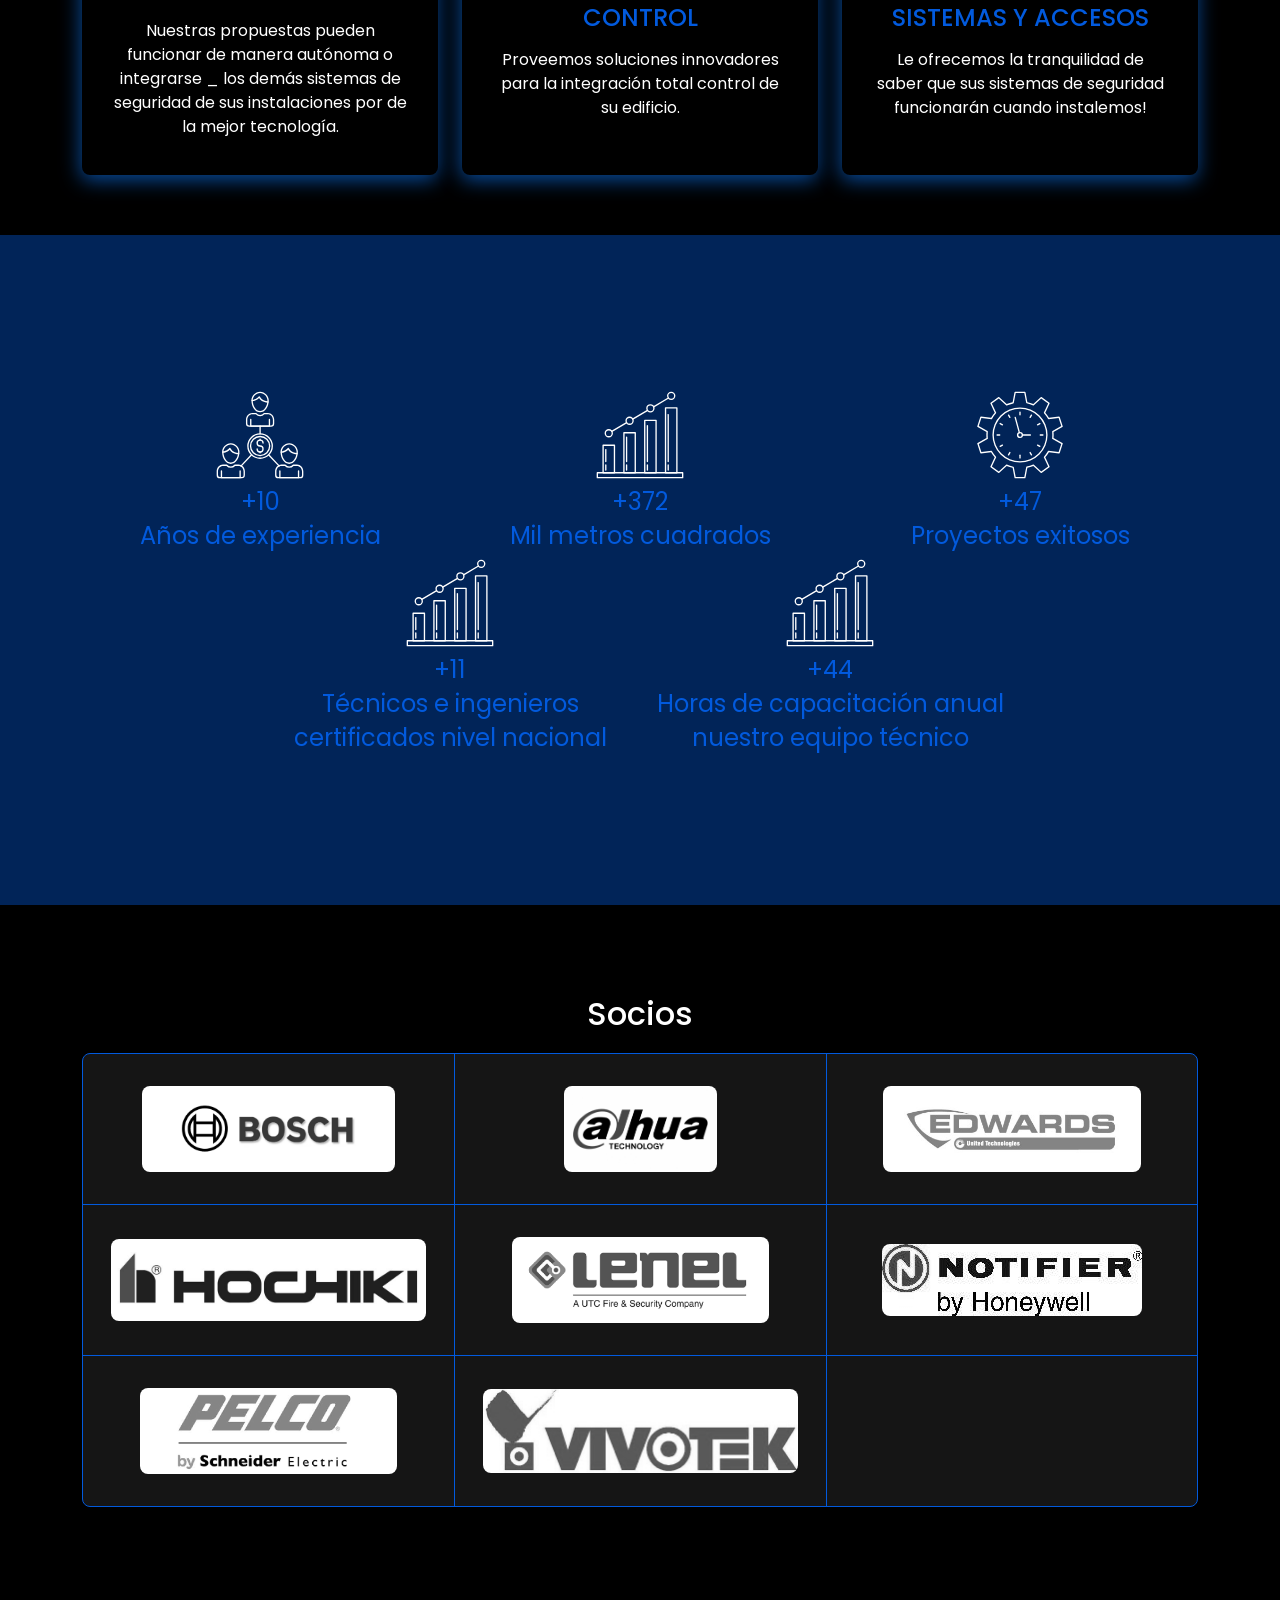
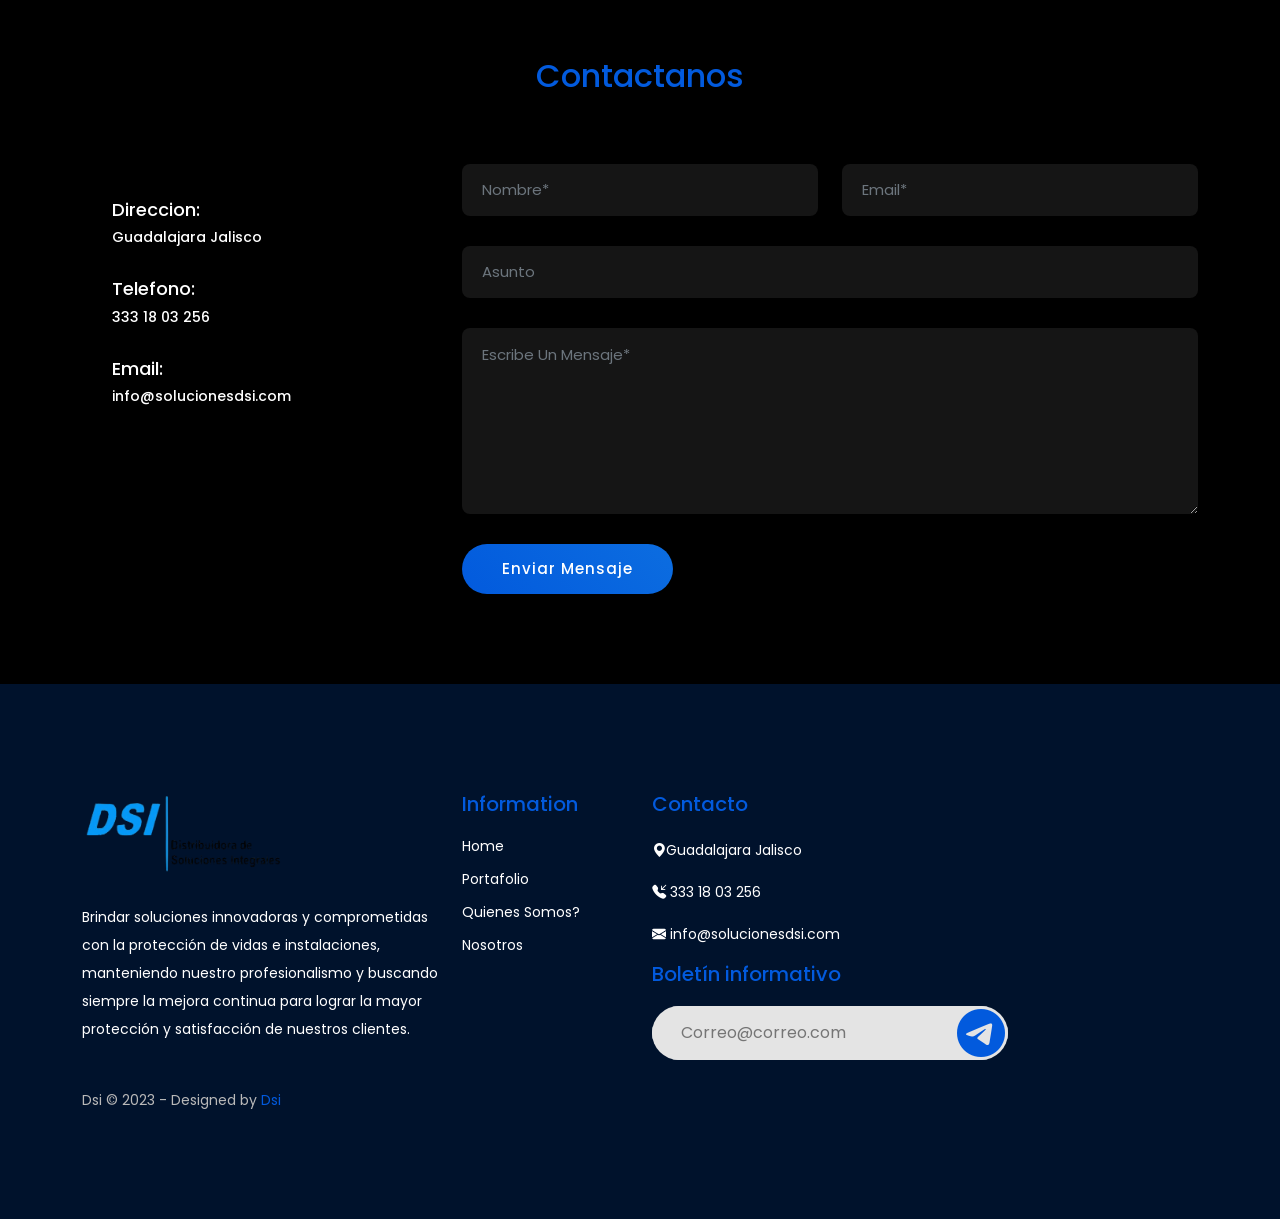
==== commit b3f5e047: "a" ====
--- a/index.html
+++ b/index.html
@@ -20,7 +20,6 @@
   <link rel="preconnect" href="https://fonts.gstatic.com" crossorigin="">
   <link href="https://fonts.googleapis.com/css2?family=Oswald:wght@500&amp;display=swap" rel="stylesheet">
   <link href="https://fonts.googleapis.com/css2?family=Poppins:wght@300;400&amp;display=swap" rel="stylesheet">
-  <link href="https://fonts.googleapis.com/css2?family=Great+Vibes&amp;display=swap" rel="stylesheet">
   <!-- Vendor CSS Files -->
   <link href="assets/vendor/aos/aos.css" rel="stylesheet">
   <link href="assets/stylesheets/font-awesome.min.css" rel="stylesheet">
@@ -39,7 +38,7 @@
   <header id="header" class="header d-flex align-items-center sticked stikcy-menu">
     <div class="container-fluid container-xl d-flex align-items-center justify-content-between">
       <a href="index.html" class="logo d-flex align-items-center">
-        <img src="assets/images/logo.png" alt="logo">
+        <img src="assets/images/Logo DSI-2025_Full capas111.png" alt="logo DSI">
       </a>
       <nav id="navbar" class="navbar">
         <ul>
@@ -81,9 +80,8 @@
       <div class="row gy-5 aos-init aos-animate">
         <div class="col-lg-7 offset-lg-5 dark-bg order-lg-1 d-flex flex-column justify-content-start text-left caption">
           <h2 data-aos="fade-up" class="hero-logo-title">
-            <img src="assets/images/logo.png" alt="DSI" class="hero-logo">
+            <img src="assets/images/Logo DSI-2025_Full capas.png" alt="DSI" class="hero-logo">
           </h2>
-          <p data-aos="fade-up" data-aos-delay="400" class="hero-tagline">soluciones no problemas</p>
           <!-- <div class="social" data-aos="fade-up" data-aos-delay="600">
             <a href=""><i class="bi bi-twitter"></i></a>
             <a href=""><i class="bi bi-facebook"></i></a>
@@ -593,43 +591,27 @@
       <div class="container" data-aos="zoom-out">
         <h2 style="text-align: center; margin-bottom: 20px;">Socios</h2>
   
-        <div class="clients-slider swiper">
-          <div class="swiper-wrapper align-items-center">
-            <div class="swiper-slide"><img src="assets/images/clients/client-1.png" class="img-fluid" alt=""></div>
-            <div class="swiper-slide"><img src="assets/images/clients/client-2.png" class="img-fluid" alt=""></div>
-            <div class="swiper-slide"><img src="assets/images/clients/client-3.jpg" class="img-fluid" alt=""></div>
-            <div class="swiper-slide"><img src="assets/images/clients/client-4.png" class="img-fluid" alt=""></div>
-            <div class="swiper-slide"><img src="assets/images/clients/client-5.png" class="img-fluid" alt=""></div>
-            <div class="swiper-slide"><img src="assets/images/clients/client-6.jpg" class="img-fluid" alt=""></div>
-            <div class="swiper-slide"><img src="assets/images/clients/client-7.png" class="img-fluid" alt=""></div>
-            <div class="swiper-slide"><img src="assets/images/clients/client-8.jpg" class="img-fluid" alt=""></div>
-            <div class="swiper-slide"><img src="assets/images/clients/client-9.png" class="img-fluid" alt=""></div>
+        <div class="clients-table" aria-label="Socios DSI">
+          <div class="clients-row">
+            <div class="clients-cell"><img src="assets/images/clients/client-1.png" class="img-fluid" alt=""></div>
+            <div class="clients-cell"><img src="assets/images/clients/client-2.png" class="img-fluid" alt=""></div>
+            <div class="clients-cell"><img src="assets/images/clients/client-3.jpg" class="img-fluid" alt=""></div>
+          </div>
+          <div class="clients-row">
+            <div class="clients-cell"><img src="assets/images/clients/client-4.png" class="img-fluid" alt=""></div>
+            <div class="clients-cell"><img src="assets/images/clients/client-5.png" class="img-fluid" alt=""></div>
+            <div class="clients-cell"><img src="assets/images/clients/client-6.jpg" class="img-fluid" alt=""></div>
+          </div>
+          <div class="clients-row">
+            <div class="clients-cell"><img src="assets/images/clients/client-7.png" class="img-fluid" alt=""></div>
+            <div class="clients-cell"><img src="assets/images/clients/client-8.jpg" class="img-fluid" alt=""></div>
+            <div class="clients-cell"><img src="assets/images/clients/client-9.png" class="img-fluid" alt=""></div>
           </div>
         </div>
   
       </div>
     </div>
 
-
-    <!-- <div id="clients" class="clients section">
-      <div class="container" data-aos="zoom-out">
-        <h2 style="text-align: center; margin-bottom: 20px;">Clientes</h2>
-  
-        <div class="clients-slider swiper">
-          <div class="swiper-wrapper align-items-center">
-            <div class="swiper-slide"><img src="assets/images/clients/CRISTA.jpg" class="img-fluid" alt=""></div>
-            <div class="swiper-slide"><img src="assets/images/clients/holiday-inn-logo-png-transparent.jpg" class="img-fluid" alt=""></div>
-            <div class="swiper-slide"><img src="assets/images/clients/honda.jpg" class="img-fluid" alt=""></div>
-            <div class="swiper-slide"><img src="assets/images/clients/maseca2.jpg" class="img-fluid" alt=""></div>
-            <div class="swiper-slide"><img src="assets/images/clients/MB.jpg" class="img-fluid" alt=""></div>
-            <div class="swiper-slide"><img src="assets/images/clients/pemex.png" class="img-fluid" alt=""></div>
-            <div class="swiper-slide"><img src="assets/images/clients/toyota2.jpg" class="img-fluid" alt=""></div>
-            <div class="swiper-slide"><img src="assets/images/clients/SCHLUMBERGER.jpg" class="img-fluid" alt=""></div>
-          </div>
-        </div>
-  
-      </div>
-    </div> -->
     <!-- End Clients Section -->
 
 
--- a/assets/stylesheets/styles.css
+++ b/assets/stylesheets/styles.css
@@ -449,15 +449,22 @@
 }
 
 .header .logo img {
-  max-height: 64px;
-  margin-right: 6px;
+  width: 242px;
+  max-height: none;
+  height: auto;
+  margin: 0;
+  position: absolute;
+  top: -28px;
+  left: -15px;
 }
 
 .header .logo {
-  background: #ffffff;
-  border-radius: 14px;
-  padding: 8px 14px;
-  box-shadow: 0 10px 24px rgba(0, 0, 0, 0.18);
+  width: 230px;
+  height: 76px;
+  padding: 0;
+  overflow: hidden;
+  position: relative;
+  flex: 0 0 auto;
 }
 
 .header.stikcy-menu {
@@ -1009,36 +1016,63 @@
   padding: 90px 0;
 }
 
-.clients .swiper {
-  padding: 10px 0;
-}
-
-.clients .swiper-slide img {
+.clients-table {
+  display: grid;
+  border: 1px solid var(--border-color);
+  border-radius: 8px;
+  overflow: hidden;
+  background: var(--theme-color-dark);
+}
+
+.clients-row {
+  display: grid;
+  grid-template-columns: repeat(3, minmax(0, 1fr));
+}
+
+.clients-row + .clients-row {
+  border-top: 1px solid var(--border-color);
+}
+
+.clients-cell {
+  min-height: 150px;
+  padding: 28px;
+  display: flex;
+  align-items: center;
+  justify-content: center;
+}
+
+.clients-cell + .clients-cell {
+  border-left: 1px solid var(--border-color);
+}
+
+.clients-cell img {
+  max-height: 86px;
+  width: auto;
+  object-fit: contain;
   transition: 0.3s;
   filter: grayscale(1);
   opacity: 1;
   border-radius: 8px;
 }
 
-.clients .swiper-slide img:hover {
-  transform: scale(1.1);
-}
-
-.clients .swiper-pagination {
-  margin-top: 20px;
-  position: relative;
-}
-
-.clients .swiper-pagination .swiper-pagination-bullet {
-  width: 12px;
-  height: 12px;
-  background-color: #fff;
-  opacity: 1;
-  background-color: #ddd;
-}
-
-.clients .swiper-pagination .swiper-pagination-bullet-active {
-  background-color: var(--color-primary);
+.clients-cell img:hover {
+  transform: scale(1.06);
+}
+
+@media (max-width: 767px) {
+  .clients-row {
+    grid-template-columns: 1fr;
+  }
+
+  .clients-cell + .clients-cell {
+    border-left: 0;
+    border-top: 1px solid var(--border-color);
+  }
+
+  .clients-cell {
+    min-height: 130px;
+    padding: 24px;
+  }
 }
 
 
@@ -1582,18 +1616,11 @@
 }
 
 .hero-logo {
-  width: min(580px, 100%);
+  width: min(980px, 100%);
   height: auto;
   display: block;
 }
 
-.hero-tagline {
-  font-family: 'Great Vibes', cursive;
-  font-size: 58px;
-  font-weight: 400;
-  line-height: 1.25;
-  color: var(--hero-text-color);
-}
 .hero span{
   color: var(--color-primary);
   font-weight: bold;
@@ -1650,10 +1677,7 @@
     font-size: 22px;
   }
   .hero-logo {
-    width: min(380px, 100%);
-  }
-  .hero-tagline {
-    font-size: 44px;
+    width: min(560px, 100%);
   }
   .call-to-action {
     background: url(../images/cta-bg.jpg) center left;
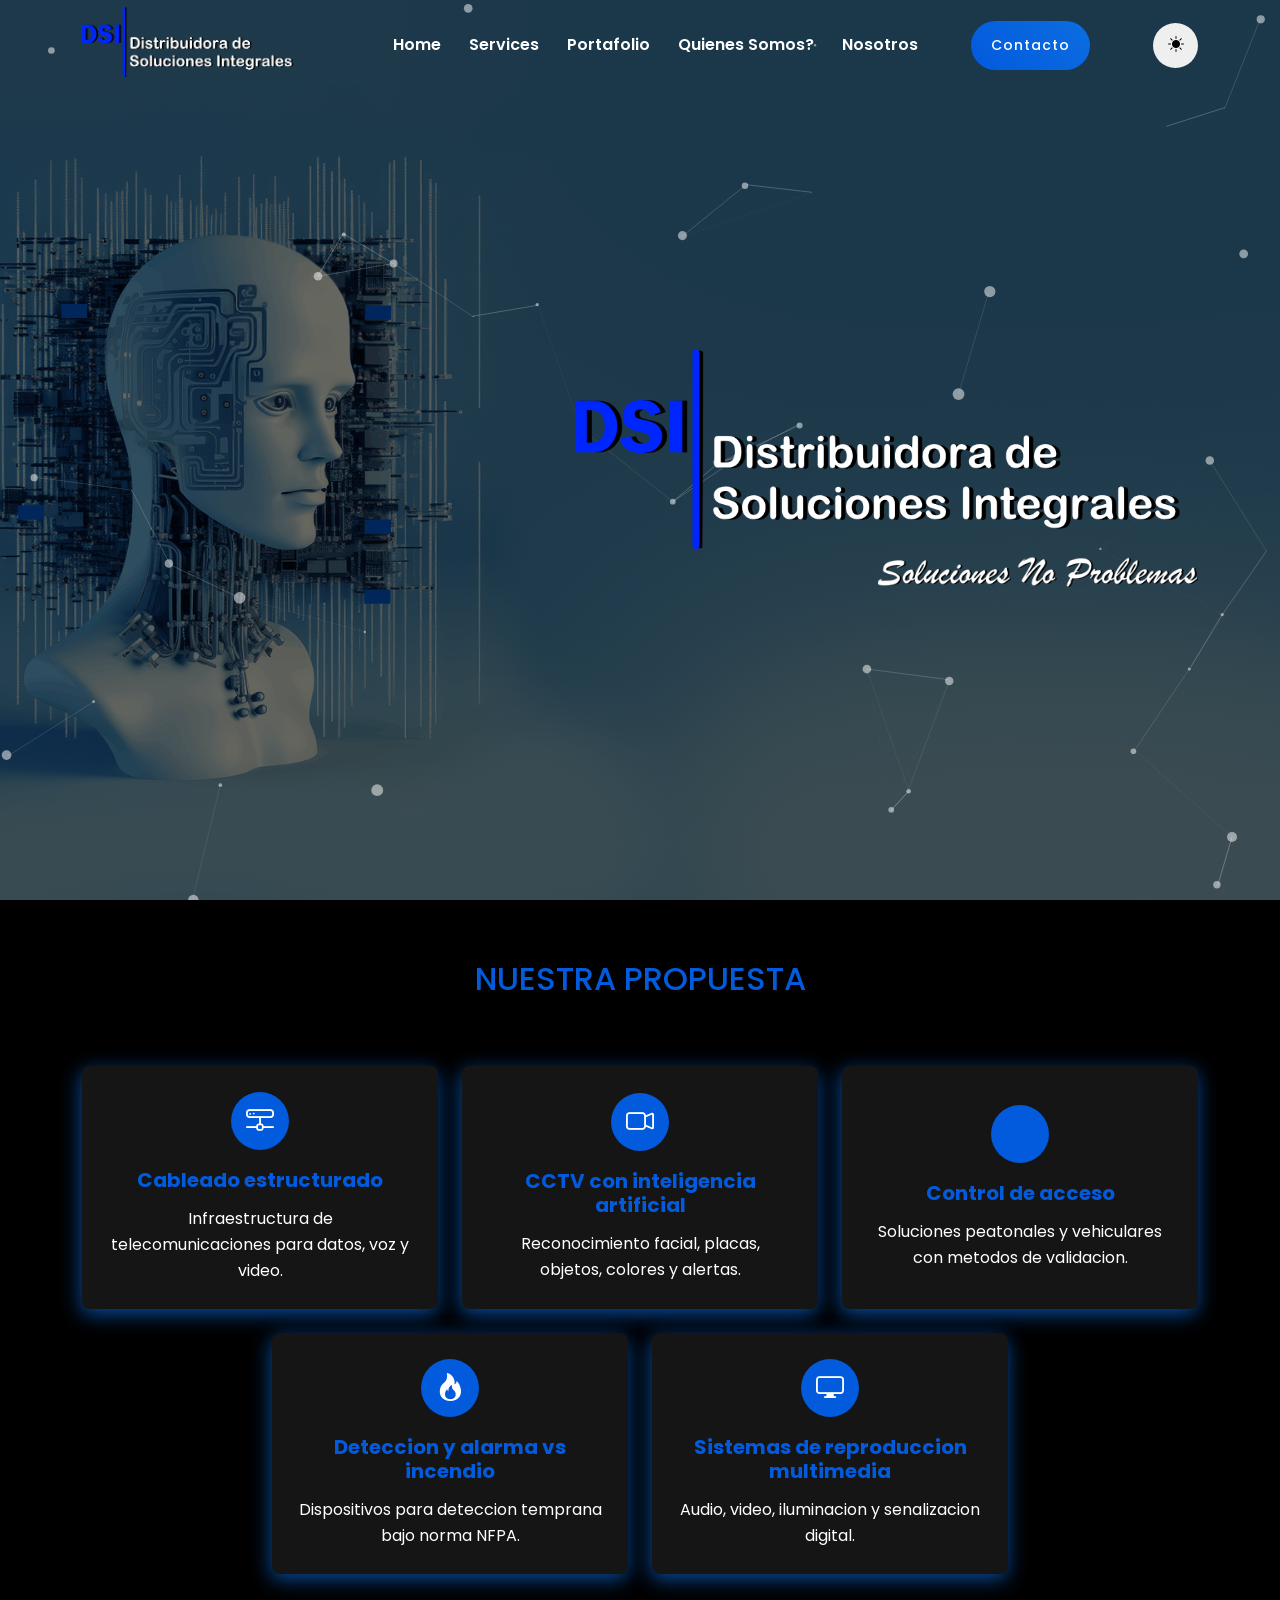
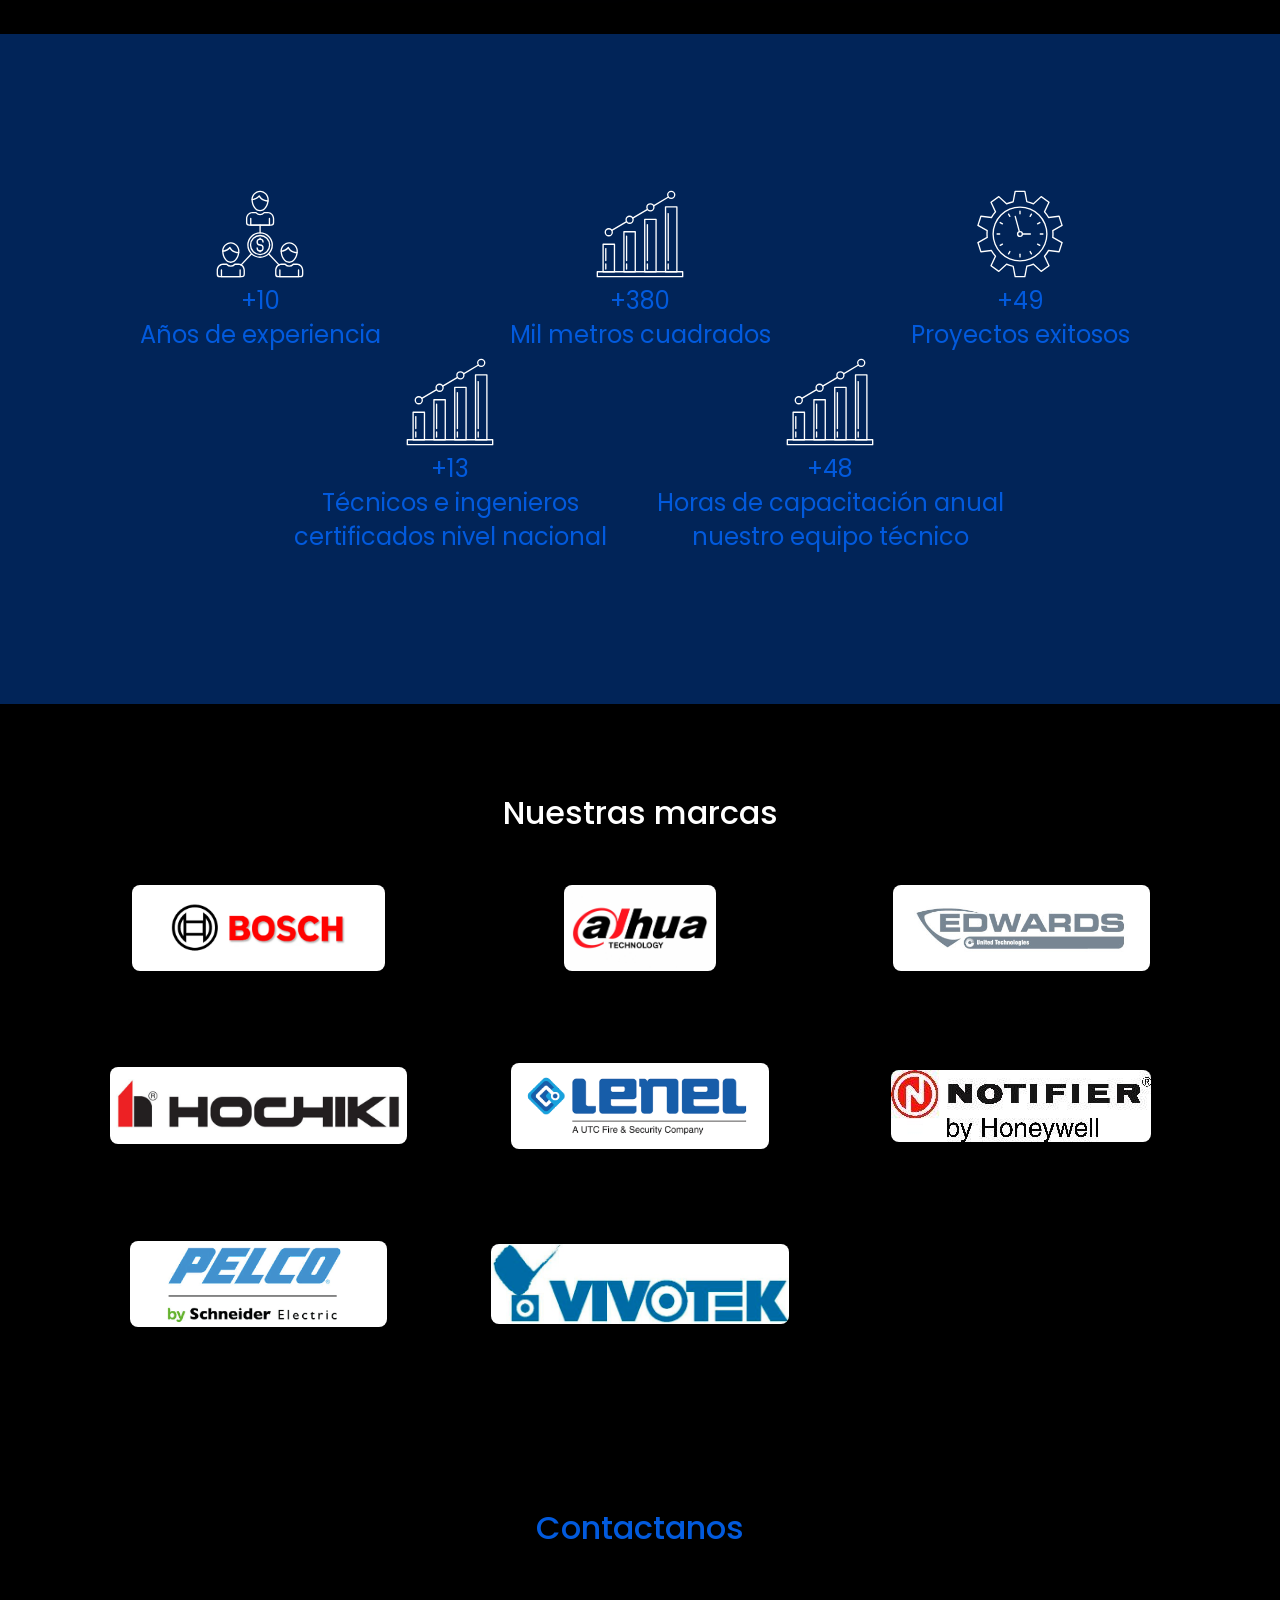
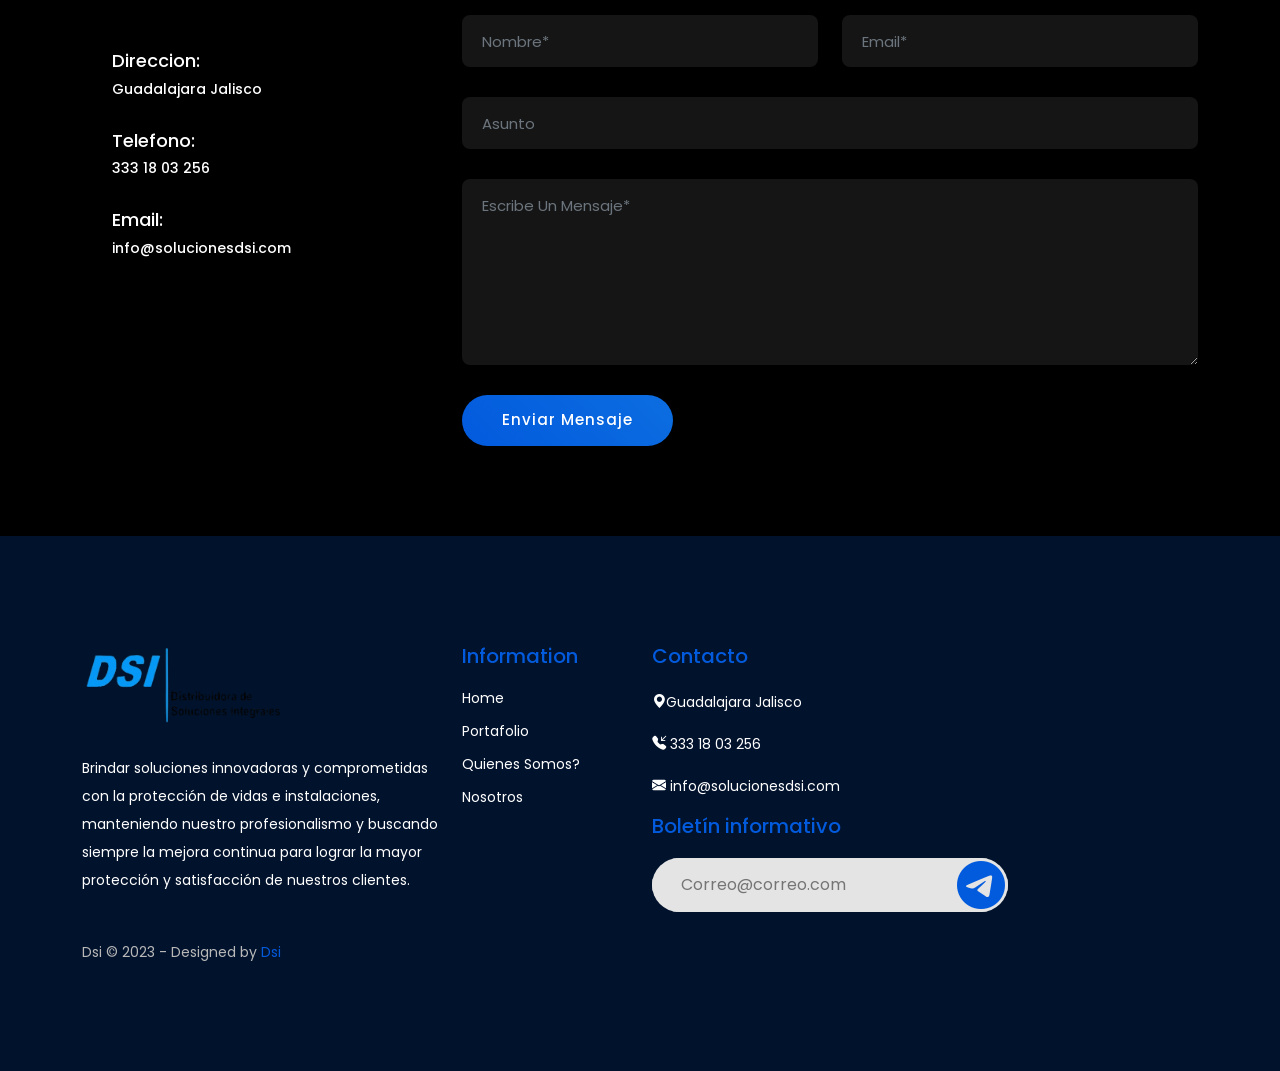
==== commit adc5d616: "a" ====
--- a/index.html
+++ b/index.html
@@ -79,9 +79,16 @@
     <div class="container position-relative">
       <div class="row gy-5 aos-init aos-animate">
         <div class="col-lg-7 offset-lg-5 dark-bg order-lg-1 d-flex flex-column justify-content-start text-left caption">
-          <h2 data-aos="fade-up" class="hero-logo-title">
-            <img src="assets/images/Logo DSI-2025_Full capas.png" alt="DSI" class="hero-logo">
-          </h2>
+          <div data-aos="fade-up" class="hero-logo-title">
+            <div class="hero-logo-lockup">
+              <div class="hero-main-logo-frame">
+                <img src="assets/images/Logo DSI-2025_Full capas111.png" alt="DSI" class="hero-logo">
+              </div>
+              <div class="hero-sub-logo-frame">
+                <img src="assets/images/Logo DSI-2025_Full capas22.png" alt="DSI" class="hero-sub-logo">
+              </div>
+            </div>
+          </div>
           <!-- <div class="social" data-aos="fade-up" data-aos-delay="600">
             <a href=""><i class="bi bi-twitter"></i></a>
             <a href=""><i class="bi bi-facebook"></i></a>
@@ -106,70 +113,180 @@
               <div class="section-header">
                 <h2>NUESTRA PROPUESTA</h2>
               </div>
-              <div class="row gy-4">
-      
-                <div class="col-xl-4 col-md-4" data-aos="fade-up" data-aos-delay="100">
-                  <div class="icon-box">
-                    <div class="icon"><img src="assets/images/icons/service-design.svg" alt="icon"></div>
-                    <h4 class="title"><a href="" class="stretched-link">DETECCIÓN Y ALARMA DE INCENDIO</a></h4>
-                    <p>Ofrecemos una línea completa sistemas de detección dE evacuación por voz y de bomberos.</p>
-                  </div>
-                </div>
-                <!--End Icon Box -->
-      
-                <div class="col-xl-4 col-md-4" data-aos="fade-up" data-aos-delay="200">
-                  <div class="icon-box">
-                    <div class="icon"><img src="assets/images/icons/service-hosting.svg" alt="icon"></div>
-                    <h4 class="title"><a href="" class="stretched-link">EXTINCIÓN DE INCENDIOS</a></h4>
-                    <p>Proveemos e instalamos equipos de extinción de incendios agua, agentes limpios, CO2 agua pulverizada. </p>
-                  </div>
-                </div>
-                <!--End Icon Box -->
-      
-                <div class="col-xl-4 col-md-4" data-aos="fade-up" data-aos-delay="500">
-                  <div class="icon-box">
-                    <div class="icon"><img src="assets/images/icons/service-social.svg" alt="icon"></div>
-                    <h4 class="title"><a href="" class="stretched-link">CIRCUITO CERRADO DE TELEVISIÓN</a></h4>
-                    <p>Proveemos una amplia gama sistemas de visión, grabación analítica de video de las marcas líderes el mercado. </p>
-                  </div>
-                </div>
-                <!--End Icon Box -->
-      
-                <div class="col-xl-4 col-md-4" data-aos="fade-up" data-aos-delay="100">
-                  <div class="icon-box">
-                    <div class="icon"><img src="assets/images/icons/service-seo.svg" alt="icon"></div>
-                    <h4 class="title"><a href="" class="stretched-link">CONTROL DE ACCESOS</a></h4>
-                    <p>Nuestras propuestas pueden funcionar de manera autónoma o integrarse _ los demás sistemas de seguridad de sus instalaciones por de la mejor tecnología.</p>
-                  </div>
-                </div>
-                <!--End Icon Box -->
-      
-      
-                <div class="col-xl-4 col-md-4" data-aos="fade-up" data-aos-delay="200">
-                  <div class="icon-box">
-                    <div class="icon"><img src="assets/images/icons/service-cloud.svg" alt="icon"></div>
-                    <h4 class="title"><a href="" class="stretched-link">AUTOMATIZACIÓN Y CONTROL</a></h4>
-                    <p>Proveemos soluciones innovadores para la integración total control de su edificio.</p>
-                  </div>
-                </div>
-                <!--End Icon Box -->
-      
-      
-                <div class="col-xl-4 col-md-4" data-aos="fade-up" data-aos-delay="500">
-                  <div class="icon-box">
-                    <div class="icon"><img src="assets/images/icons/service-secure.svg" alt="icon"></div>
-                    <h4 class="title"><a href="" class="stretched-link">MANTENIMIENTO DE SISTEMAS Y ACCESOS
-                    </a></h4>
-                    <p>Le ofrecemos la tranquilidad de saber que sus sistemas de seguridad funcionarán cuando instalemos!</p>
-                  </div>
-                </div>
-                <!--End Icon Box -->
-      
+              <div class="row gy-4 proposal-grid">
+                <div class="col-xl-4 col-md-6" data-aos="fade-up" data-aos-delay="100">
+                  <button class="proposal-card" type="button" data-bs-toggle="modal" data-bs-target="#proposalCableadoModal">
+                    <span class="proposal-card-icon"><i class="bi bi-hdd-network"></i></span>
+                    <h4>Cableado estructurado</h4>
+                    <p>Infraestructura de telecomunicaciones para datos, voz y video.</p>
+                  </button>
+                </div>
+                <div class="col-xl-4 col-md-6" data-aos="fade-up" data-aos-delay="150">
+                  <button class="proposal-card" type="button" data-bs-toggle="modal" data-bs-target="#proposalCctvModal">
+                    <span class="proposal-card-icon"><i class="bi bi-camera-video"></i></span>
+                    <h4>CCTV con inteligencia artificial</h4>
+                    <p>Reconocimiento facial, placas, objetos, colores y alertas.</p>
+                  </button>
+                </div>
+                <div class="col-xl-4 col-md-6" data-aos="fade-up" data-aos-delay="200">
+                  <button class="proposal-card" type="button" data-bs-toggle="modal" data-bs-target="#proposalControlModal">
+                    <span class="proposal-card-icon"><i class="bi bi-person-lock"></i></span>
+                    <h4>Control de acceso</h4>
+                    <p>Soluciones peatonales y vehiculares con metodos de validacion.</p>
+                  </button>
+                </div>
+                <div class="col-xl-4 col-md-6 offset-xl-2" data-aos="fade-up" data-aos-delay="250">
+                  <button class="proposal-card" type="button" data-bs-toggle="modal" data-bs-target="#proposalIncendioModal">
+                    <span class="proposal-card-icon"><i class="bi bi-fire"></i></span>
+                    <h4>Deteccion y alarma vs incendio</h4>
+                    <p>Dispositivos para deteccion temprana bajo norma NFPA.</p>
+                  </button>
+                </div>
+                <div class="col-xl-4 col-md-6" data-aos="fade-up" data-aos-delay="300">
+                  <button class="proposal-card" type="button" data-bs-toggle="modal" data-bs-target="#proposalMultimediaModal">
+                    <span class="proposal-card-icon"><i class="bi bi-display"></i></span>
+                    <h4>Sistemas de reproduccion multimedia</h4>
+                    <p>Audio, video, iluminacion y senalizacion digital.</p>
+                  </button>
+                </div>
               </div>
             </div>
           </div>
         </div>
         <!-- End Service Section -->
+
+        <div class="modal fade proposal-modal" id="proposalCableadoModal" tabindex="-1" aria-labelledby="proposalCableadoModalLabel" aria-hidden="true">
+          <div class="modal-dialog modal-dialog-centered modal-xl">
+            <div class="modal-content">
+              <div class="modal-header">
+                <h3 class="modal-title" id="proposalCableadoModalLabel">Cableado estructurado</h3>
+                <button type="button" class="btn-close" data-bs-dismiss="modal" aria-label="Cerrar"></button>
+              </div>
+              <div class="modal-body">
+                <div class="proposal-modal-copy">
+                  <div class="proposal-modal-hero">
+                    <span class="proposal-modal-icon"><i class="bi bi-hdd-network"></i></span>
+                    <div>
+                      <span class="proposal-modal-kicker">Infraestructura</span>
+                      <h4>Todos nuestros proyectos necesitan una conexion</h4>
+                    </div>
+                  </div>
+                  <div class="proposal-modal-panel">
+                    <p>En DSI disenamos e instalamos cableado estructurado para la infraestructura de telecomunicaciones que su organizacion y proyectos de desarrollo necesitan. Conectamos cada punto para llevar y recibir datos, voz y video con el apoyo de las mejores marcas de cable, soportes y equipo activo.</p>
+                  </div>
+                </div>
+              </div>
+            </div>
+          </div>
+        </div>
+
+        <div class="modal fade proposal-modal" id="proposalCctvModal" tabindex="-1" aria-labelledby="proposalCctvModalLabel" aria-hidden="true">
+          <div class="modal-dialog modal-dialog-centered modal-xl">
+            <div class="modal-content">
+              <div class="modal-header">
+                <h3 class="modal-title" id="proposalCctvModalLabel">CCTV con inteligencia artificial</h3>
+                <button type="button" class="btn-close" data-bs-dismiss="modal" aria-label="Cerrar"></button>
+              </div>
+              <div class="modal-body">
+                <div class="proposal-modal-copy">
+                  <div class="proposal-modal-hero">
+                    <span class="proposal-modal-icon"><i class="bi bi-camera-video"></i></span>
+                    <div>
+                      <span class="proposal-modal-kicker">Video inteligente</span>
+                      <h4>Seguridad con analitica y respuesta automatizada</h4>
+                    </div>
+                  </div>
+                  <div class="proposal-modal-panel">
+                    <p>En DSI tenemos sistemas de CCTV que, ademas de brindar los beneficios de cualquier sistema, cuentan con reconocimiento facial, reconocimiento de placas, objetos y colores. Tienen la capacidad de dar seguimiento de casos y permiten almacenar datos biometricos de un individuo o placas de un auto vinculados a incidentes o faltas.</p>
+                    <p>Cuando esta persona o vehiculo se presenta en las instalaciones, el sistema envia una alerta inmediata al centro de control. Ademas, puede activar diversos dispositivos automaticamente segun lo requerido.</p>
+                    <p>Nuestros equipos cuentan con la mas avanzada tecnologia, siendo capaces de realizar multiples tareas de manera autonoma o integrarse a diversos sistemas de automatizacion, asegurando un alto nivel de precision y eficiencia en la gestion de seguridad.</p>
+                  </div>
+                </div>
+              </div>
+            </div>
+          </div>
+        </div>
+
+        <div class="modal fade proposal-modal" id="proposalControlModal" tabindex="-1" aria-labelledby="proposalControlModalLabel" aria-hidden="true">
+          <div class="modal-dialog modal-dialog-centered modal-xl">
+            <div class="modal-content">
+              <div class="modal-header">
+                <h3 class="modal-title" id="proposalControlModalLabel">Control de acceso</h3>
+                <button type="button" class="btn-close" data-bs-dismiss="modal" aria-label="Cerrar"></button>
+              </div>
+              <div class="modal-body">
+                <div class="proposal-modal-copy">
+                  <div class="proposal-modal-hero">
+                    <span class="proposal-modal-icon"><i class="bi bi-person-lock"></i></span>
+                    <div>
+                      <span class="proposal-modal-kicker">Acceso peatonal y vehicular</span>
+                      <h4>Validacion flexible para cada entorno</h4>
+                    </div>
+                  </div>
+                  <div class="proposal-modal-panel">
+                    <p>En DSI ofrecemos soluciones avanzadas en sistemas de control de acceso tanto peatonal como vehicular, disenados mediante una amplia gama de metodos de verificacion. Estos metodos pueden combinarse segun las necesidades del cliente, permitiendo establecer reglas de validacion por rango, nivel, supervision o validacion con supervision, activacion de alarmas y bloqueos de areas, adaptandose a cada situacion especifica.</p>
+                    <p>Nuestros sistemas de control de acceso estan totalmente integrados con los sistemas de CCTV mediante el protocolo de estandarizacion ONVIF, lo que facilita el intercambio de informacion en tiempo real.</p>
+                    <p>Entre los metodos de validacion que ofrecemos se incluyen: RFID, proximidad Mifare, ID, Tag, Repuve; biometria con reconocimiento facial, dactilar, vascular y de retina; y soluciones adicionales personalizables segun las necesidades del cliente.</p>
+                    <p>DSI disena e instala sistemas de control de acceso adaptados a diversos sectores, incluyendo soluciones empresariales, residenciales e industriales, asegurando la maxima seguridad y eficiencia para cada entorno.</p>
+                  </div>
+                </div>
+              </div>
+            </div>
+          </div>
+        </div>
+
+        <div class="modal fade proposal-modal" id="proposalIncendioModal" tabindex="-1" aria-labelledby="proposalIncendioModalLabel" aria-hidden="true">
+          <div class="modal-dialog modal-dialog-centered modal-xl">
+            <div class="modal-content">
+              <div class="modal-header">
+                <h3 class="modal-title" id="proposalIncendioModalLabel">Deteccion y alarma vs incendio</h3>
+                <button type="button" class="btn-close" data-bs-dismiss="modal" aria-label="Cerrar"></button>
+              </div>
+              <div class="modal-body">
+                <div class="proposal-modal-copy">
+                  <div class="proposal-modal-hero">
+                    <span class="proposal-modal-icon"><i class="bi bi-fire"></i></span>
+                    <div>
+                      <span class="proposal-modal-kicker">Proteccion contra incendio</span>
+                      <h4>Respuesta temprana ante riesgos</h4>
+                    </div>
+                  </div>
+                  <div class="proposal-modal-panel">
+                    <p>Siguiendo estrictamente la norma NFPA, disenamos e instalamos dispositivos de deteccion temprana de humo, CO2, gases y temperatura, lo que nos permite identificar cualquier riesgo de incendio en sus instalaciones de manera inmediata.</p>
+                    <p>Estos sistemas no solo garantizan la evacuacion segura y eficiente de los ocupantes, sino que tambien permiten la intervencion oportuna ante un conato de incendio, activando sistemas de extincion como agua o agentes que no representan peligro para la salud humana.</p>
+                    <p>Este enfoque proactivo asegura una respuesta rapida y efectiva, minimizando riesgos y protegiendo tanto a las personas como a los bienes.</p>
+                  </div>
+                </div>
+              </div>
+            </div>
+          </div>
+        </div>
+
+        <div class="modal fade proposal-modal" id="proposalMultimediaModal" tabindex="-1" aria-labelledby="proposalMultimediaModalLabel" aria-hidden="true">
+          <div class="modal-dialog modal-dialog-centered modal-xl">
+            <div class="modal-content">
+              <div class="modal-header">
+                <h3 class="modal-title" id="proposalMultimediaModalLabel">Sistemas de reproduccion multimedia</h3>
+                <button type="button" class="btn-close" data-bs-dismiss="modal" aria-label="Cerrar"></button>
+              </div>
+              <div class="modal-body">
+                <div class="proposal-modal-copy">
+                  <div class="proposal-modal-hero">
+                    <span class="proposal-modal-icon"><i class="bi bi-display"></i></span>
+                    <div>
+                      <span class="proposal-modal-kicker">Experiencias audiovisuales</span>
+                      <h4>Audio, video y senalizacion digital</h4>
+                    </div>
+                  </div>
+                  <div class="proposal-modal-panel">
+                    <p>Ofrecemos soluciones integrales en diseno e instalacion de sistemas multimedia de alta calidad, abarcando iluminacion, audio profesional y video de ultima generacion. Estas soluciones estan orientadas a garantizar experiencias audiovisuales inmersivas y adaptadas a las necesidades especificas de cada proyecto.</p>
+                    <p>Implementamos sistemas de senalizacion digital para la difusion de contenidos informativos o promocionales, asi como plataformas centralizadas para la gestion eficiente de la informacion visual, asegurando funcionalidad, versatilidad y control.</p>
+                  </div>
+                </div>
+              </div>
+            </div>
+          </div>
+        </div>
 
         <!-- Featured -->
         <!-- <section>
@@ -589,9 +706,9 @@
     <!--  Clients Section  -->
     <div id="clients" class="clients section">
       <div class="container" data-aos="zoom-out">
-        <h2 style="text-align: center; margin-bottom: 20px;">Socios</h2>
+        <h2 style="text-align: center; margin-bottom: 20px;">Nuestras marcas</h2>
   
-        <div class="clients-table" aria-label="Socios DSI">
+        <div class="clients-table" aria-label="Nuestras marcas DSI">
           <div class="clients-row">
             <div class="clients-cell"><img src="assets/images/clients/client-1.png" class="img-fluid" alt=""></div>
             <div class="clients-cell"><img src="assets/images/clients/client-2.png" class="img-fluid" alt=""></div>
--- a/assets/stylesheets/styles.css
+++ b/assets/stylesheets/styles.css
@@ -1018,19 +1018,17 @@
 
 .clients-table {
   display: grid;
-  border: 1px solid var(--border-color);
-  border-radius: 8px;
-  overflow: hidden;
-  background: var(--theme-color-dark);
+  gap: 28px;
 }
 
 .clients-row {
   display: grid;
   grid-template-columns: repeat(3, minmax(0, 1fr));
+  gap: 28px;
 }
 
 .clients-row + .clients-row {
-  border-top: 1px solid var(--border-color);
+  border-top: 0;
 }
 
 .clients-cell {
@@ -1042,7 +1040,7 @@
 }
 
 .clients-cell + .clients-cell {
-  border-left: 1px solid var(--border-color);
+  border-left: 0;
 }
 
 .clients-cell img {
@@ -1050,7 +1048,7 @@
   width: auto;
   object-fit: contain;
   transition: 0.3s;
-  filter: grayscale(1);
+  filter: none;
   opacity: 1;
   border-radius: 8px;
 }
@@ -1066,7 +1064,7 @@
 
   .clients-cell + .clients-cell {
     border-left: 0;
-    border-top: 1px solid var(--border-color);
+    border-top: 0;
   }
 
   .clients-cell {
@@ -1615,10 +1613,42 @@
   margin-bottom: 24px;
 }
 
+.hero-logo-lockup {
+  width: min(980px, 100%);
+}
+
+.hero-main-logo-frame {
+  width: 100%;
+  aspect-ratio: 875 / 289;
+  position: relative;
+  overflow: hidden;
+}
+
 .hero-logo {
-  width: min(980px, 100%);
+  width: 114.3%;
   height: auto;
   display: block;
+  position: absolute;
+  top: -39.8%;
+  left: -6.9%;
+}
+
+.hero-sub-logo-frame {
+  width: 53%;
+  aspect-ratio: 788 / 73;
+  margin-left: 50%;
+  margin-top: 8px;
+  position: relative;
+  overflow: hidden;
+}
+
+.hero-sub-logo {
+  width: 126.9%;
+  height: auto;
+  display: block;
+  position: absolute;
+  top: -645.2%;
+  left: -19.5%;
 }
 
 .hero span{
@@ -1676,8 +1706,12 @@
   .hero h2 {
     font-size: 22px;
   }
-  .hero-logo {
+  .hero-logo-lockup {
     width: min(560px, 100%);
+  }
+  .hero-sub-logo-frame {
+    width: 62%;
+    margin-left: 38%;
   }
   .call-to-action {
     background: url(../images/cta-bg.jpg) center left;
@@ -1759,6 +1793,159 @@
 }
 
 .icon-box:hover {transform: scale(1.04);}
+
+.proposal-grid {
+  align-items: stretch;
+}
+
+.proposal-card {
+  width: 100%;
+  height: 100%;
+  min-height: 190px;
+  padding: 26px;
+  border: 0;
+  border-radius: 8px;
+  overflow: hidden;
+  background: var(--theme-color-dark);
+  color: var(--text-color);
+  box-shadow: -1px 5px 20px 0px var(--box-shadow-color);
+  text-align: center;
+  display: flex;
+  flex-direction: column;
+  align-items: center;
+  justify-content: center;
+  transition: transform 0.3s ease, box-shadow 0.3s ease;
+}
+
+.proposal-card:hover {
+  transform: translateY(-4px);
+}
+
+.proposal-card-icon {
+  width: 58px;
+  height: 58px;
+  margin-bottom: 18px;
+  border-radius: 50%;
+  display: grid;
+  place-items: center;
+  background: var(--color-primary);
+  color: var(--text-white-color);
+  font-size: 28px;
+}
+
+.proposal-card h4 {
+  margin-bottom: 14px;
+  font-size: 20px;
+  font-weight: 700;
+  color: var(--text-theme-color);
+}
+
+.proposal-card p {
+  margin: 0;
+  color: var(--text-color);
+  line-height: 1.6;
+}
+
+.proposal-modal .modal-content {
+  background: linear-gradient(145deg, #101010 0%, var(--theme-color-dark) 100%);
+  color: var(--text-color);
+  border: 1px solid var(--border-color);
+  border-radius: 8px;
+  box-shadow: 0 22px 60px rgba(0, 0, 0, 0.45);
+}
+
+.proposal-modal .modal-header {
+  border-bottom-color: var(--border-color);
+  padding: 22px 28px;
+  background: rgba(2, 90, 221, 0.12);
+}
+
+.proposal-modal .modal-title {
+  font-size: 30px;
+}
+
+.proposal-modal .btn-close {
+  filter: invert(1);
+}
+
+.proposal-modal .modal-body {
+  padding: 28px;
+}
+
+.proposal-modal-hero {
+  display: flex;
+  align-items: center;
+  gap: 18px;
+  padding: 26px;
+  margin-bottom: 24px;
+  border-radius: 8px;
+  background: linear-gradient(135deg, rgba(2, 90, 221, 0.28), rgba(20, 146, 154, 0.16));
+  border: 1px solid rgba(255, 255, 255, 0.08);
+}
+
+.proposal-modal-icon {
+  width: 72px;
+  height: 72px;
+  border-radius: 50%;
+  display: grid;
+  place-items: center;
+  flex: 0 0 auto;
+  background: var(--color-primary);
+  color: var(--text-white-color);
+  font-size: 34px;
+  box-shadow: 0 14px 34px rgba(2, 90, 221, 0.35);
+}
+
+.proposal-modal-kicker {
+  display: block;
+  margin-bottom: 6px;
+  color: var(--text-theme-color);
+  font-size: 16px;
+  font-weight: 700;
+  text-transform: uppercase;
+}
+
+.proposal-modal-panel {
+  padding: 24px;
+  border-radius: 8px;
+  background: rgba(255, 255, 255, 0.04);
+  border: 1px solid rgba(255, 255, 255, 0.08);
+}
+
+.proposal-modal-copy h4 {
+  color: var(--text-color);
+  margin-bottom: 12px;
+  font-size: 34px;
+}
+
+.proposal-modal-copy p {
+  margin-bottom: 16px;
+  line-height: 1.7;
+  font-size: 19px;
+}
+
+.proposal-modal-copy p:last-child {
+  margin-bottom: 0;
+}
+
+@media (max-width: 575px) {
+  .proposal-modal .modal-title {
+    font-size: 24px;
+  }
+
+  .proposal-modal-hero {
+    align-items: flex-start;
+    flex-direction: column;
+  }
+
+  .proposal-modal-copy h4 {
+    font-size: 27px;
+  }
+
+  .proposal-modal-copy p {
+    font-size: 17px;
+  }
+}
 
 /*--------------------------------------------------------------
 # Blog
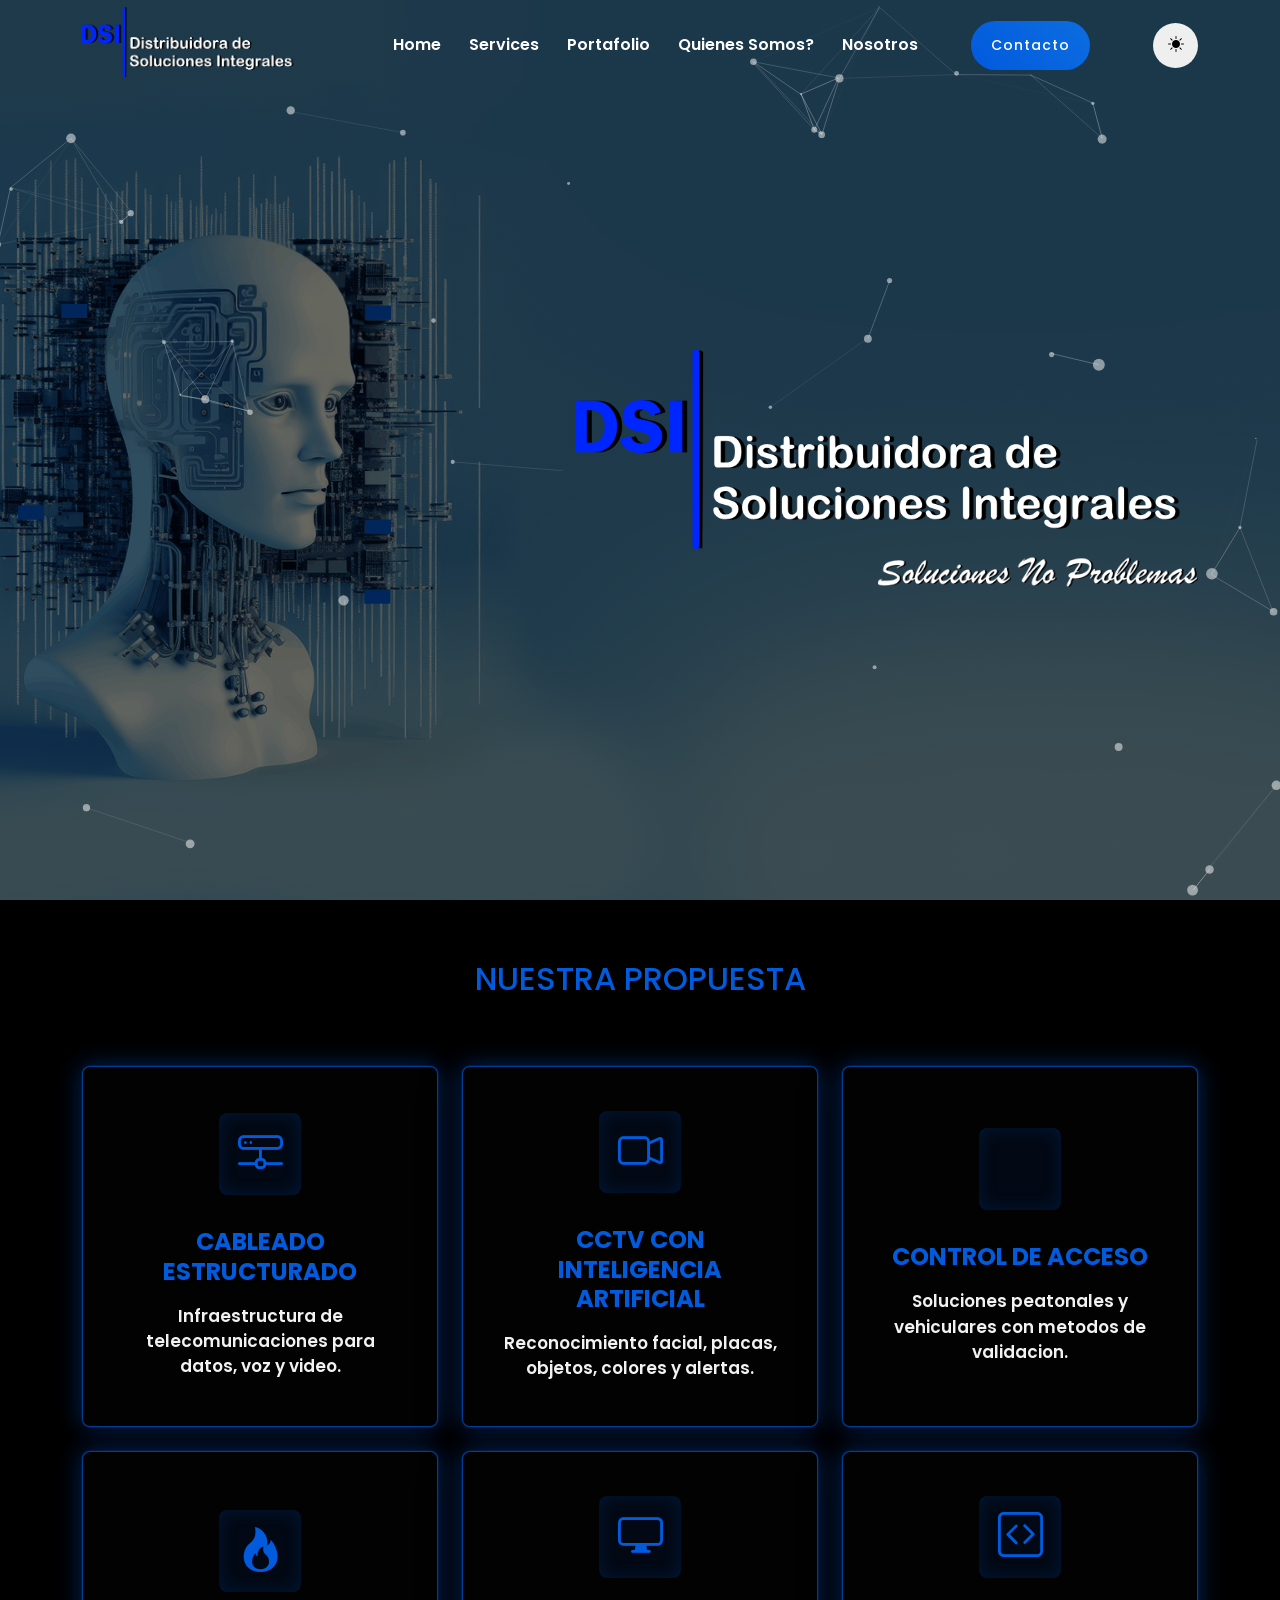
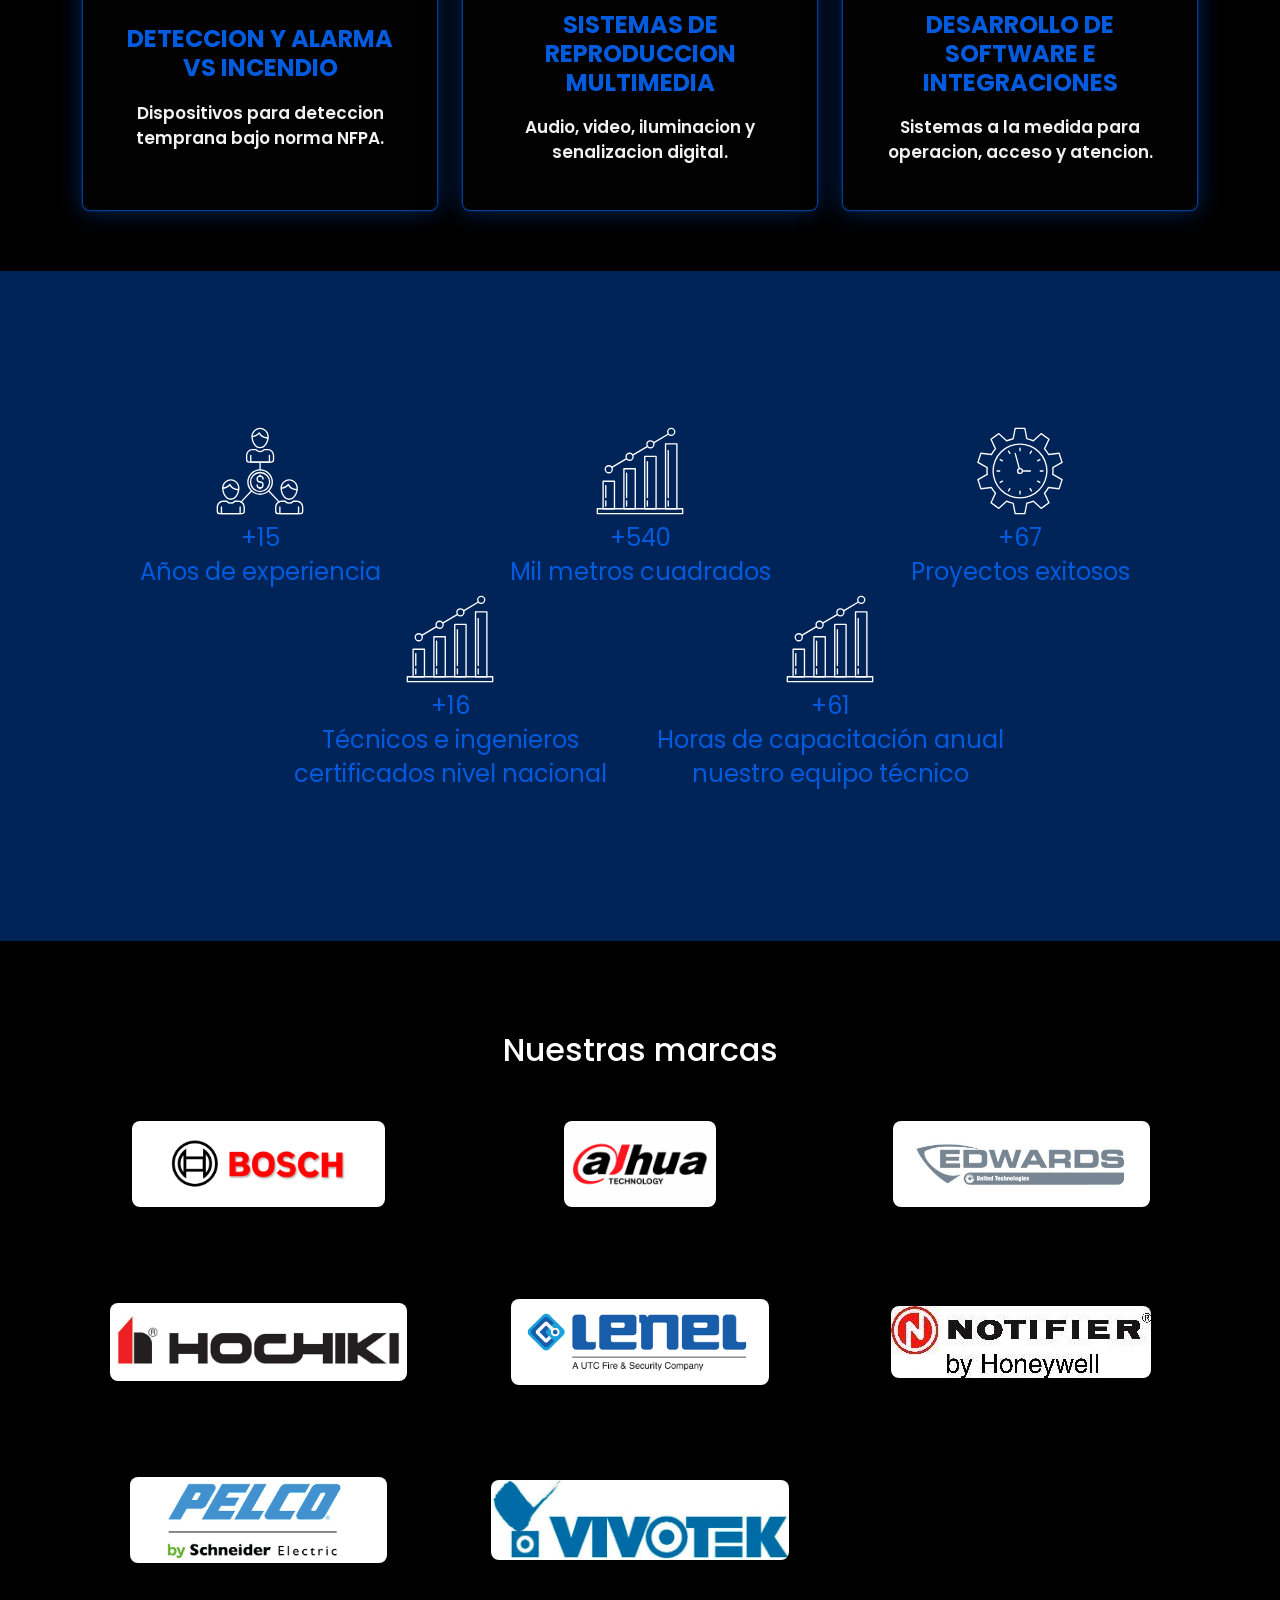
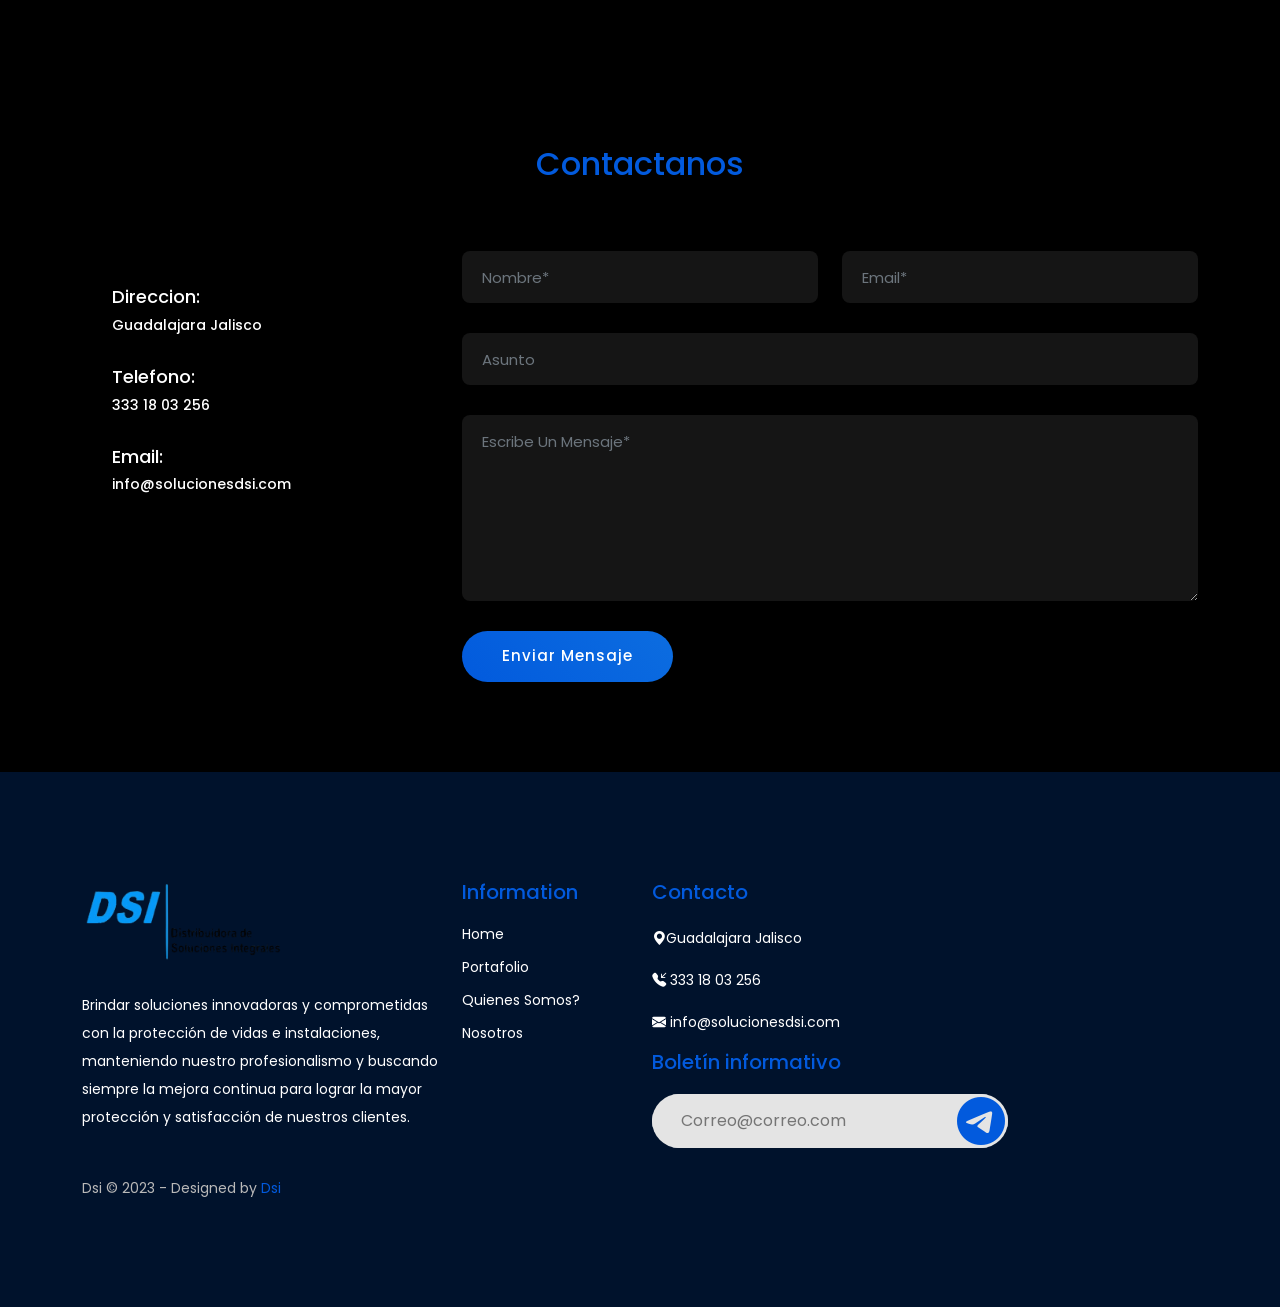
==== commit 51f81041: "a" ====
--- a/index.html
+++ b/index.html
@@ -135,7 +135,7 @@
                     <p>Soluciones peatonales y vehiculares con metodos de validacion.</p>
                   </button>
                 </div>
-                <div class="col-xl-4 col-md-6 offset-xl-2" data-aos="fade-up" data-aos-delay="250">
+                <div class="col-xl-4 col-md-6" data-aos="fade-up" data-aos-delay="250">
                   <button class="proposal-card" type="button" data-bs-toggle="modal" data-bs-target="#proposalIncendioModal">
                     <span class="proposal-card-icon"><i class="bi bi-fire"></i></span>
                     <h4>Deteccion y alarma vs incendio</h4>
@@ -147,6 +147,13 @@
                     <span class="proposal-card-icon"><i class="bi bi-display"></i></span>
                     <h4>Sistemas de reproduccion multimedia</h4>
                     <p>Audio, video, iluminacion y senalizacion digital.</p>
+                  </button>
+                </div>
+                <div class="col-xl-4 col-md-6" data-aos="fade-up" data-aos-delay="350">
+                  <button class="proposal-card" type="button" data-bs-toggle="modal" data-bs-target="#proposalSoftwareModal">
+                    <span class="proposal-card-icon"><i class="bi bi-code-square"></i></span>
+                    <h4>Desarrollo de software e integraciones</h4>
+                    <p>Sistemas a la medida para operacion, acceso y atencion.</p>
                   </button>
                 </div>
               </div>
@@ -170,6 +177,11 @@
                       <span class="proposal-modal-kicker">Infraestructura</span>
                       <h4>Todos nuestros proyectos necesitan una conexion</h4>
                     </div>
+                    <div class="proposal-modal-graphic" aria-hidden="true">
+                      <span><i class="bi bi-router"></i></span>
+                      <span><i class="bi bi-hdd-stack"></i></span>
+                      <span><i class="bi bi-diagram-3"></i></span>
+                    </div>
                   </div>
                   <div class="proposal-modal-panel">
                     <p>En DSI disenamos e instalamos cableado estructurado para la infraestructura de telecomunicaciones que su organizacion y proyectos de desarrollo necesitan. Conectamos cada punto para llevar y recibir datos, voz y video con el apoyo de las mejores marcas de cable, soportes y equipo activo.</p>
@@ -195,6 +207,11 @@
                       <span class="proposal-modal-kicker">Video inteligente</span>
                       <h4>Seguridad con analitica y respuesta automatizada</h4>
                     </div>
+                    <div class="proposal-modal-graphic" aria-hidden="true">
+                      <span><i class="bi bi-camera-video"></i></span>
+                      <span><i class="bi bi-person-bounding-box"></i></span>
+                      <span><i class="bi bi-bell"></i></span>
+                    </div>
                   </div>
                   <div class="proposal-modal-panel">
                     <p>En DSI tenemos sistemas de CCTV que, ademas de brindar los beneficios de cualquier sistema, cuentan con reconocimiento facial, reconocimiento de placas, objetos y colores. Tienen la capacidad de dar seguimiento de casos y permiten almacenar datos biometricos de un individuo o placas de un auto vinculados a incidentes o faltas.</p>
@@ -222,6 +239,11 @@
                       <span class="proposal-modal-kicker">Acceso peatonal y vehicular</span>
                       <h4>Validacion flexible para cada entorno</h4>
                     </div>
+                    <div class="proposal-modal-graphic" aria-hidden="true">
+                      <span><i class="bi bi-person-badge"></i></span>
+                      <span><i class="bi bi-fingerprint"></i></span>
+                      <span><i class="bi bi-shield-check"></i></span>
+                    </div>
                   </div>
                   <div class="proposal-modal-panel">
                     <p>En DSI ofrecemos soluciones avanzadas en sistemas de control de acceso tanto peatonal como vehicular, disenados mediante una amplia gama de metodos de verificacion. Estos metodos pueden combinarse segun las necesidades del cliente, permitiendo establecer reglas de validacion por rango, nivel, supervision o validacion con supervision, activacion de alarmas y bloqueos de areas, adaptandose a cada situacion especifica.</p>
@@ -250,6 +272,11 @@
                       <span class="proposal-modal-kicker">Proteccion contra incendio</span>
                       <h4>Respuesta temprana ante riesgos</h4>
                     </div>
+                    <div class="proposal-modal-graphic" aria-hidden="true">
+                      <span><i class="bi bi-fire"></i></span>
+                      <span><i class="bi bi-broadcast"></i></span>
+                      <span><i class="bi bi-exclamation-triangle"></i></span>
+                    </div>
                   </div>
                   <div class="proposal-modal-panel">
                     <p>Siguiendo estrictamente la norma NFPA, disenamos e instalamos dispositivos de deteccion temprana de humo, CO2, gases y temperatura, lo que nos permite identificar cualquier riesgo de incendio en sus instalaciones de manera inmediata.</p>
@@ -277,10 +304,47 @@
                       <span class="proposal-modal-kicker">Experiencias audiovisuales</span>
                       <h4>Audio, video y senalizacion digital</h4>
                     </div>
+                    <div class="proposal-modal-graphic" aria-hidden="true">
+                      <span><i class="bi bi-display"></i></span>
+                      <span><i class="bi bi-speaker"></i></span>
+                      <span><i class="bi bi-badge-hd"></i></span>
+                    </div>
                   </div>
                   <div class="proposal-modal-panel">
                     <p>Ofrecemos soluciones integrales en diseno e instalacion de sistemas multimedia de alta calidad, abarcando iluminacion, audio profesional y video de ultima generacion. Estas soluciones estan orientadas a garantizar experiencias audiovisuales inmersivas y adaptadas a las necesidades especificas de cada proyecto.</p>
                     <p>Implementamos sistemas de senalizacion digital para la difusion de contenidos informativos o promocionales, asi como plataformas centralizadas para la gestion eficiente de la informacion visual, asegurando funcionalidad, versatilidad y control.</p>
+                  </div>
+                </div>
+              </div>
+            </div>
+          </div>
+        </div>
+
+        <div class="modal fade proposal-modal" id="proposalSoftwareModal" tabindex="-1" aria-labelledby="proposalSoftwareModalLabel" aria-hidden="true">
+          <div class="modal-dialog modal-dialog-centered modal-xl">
+            <div class="modal-content">
+              <div class="modal-header">
+                <h3 class="modal-title" id="proposalSoftwareModalLabel">Desarrollo de software e integraciones</h3>
+                <button type="button" class="btn-close" data-bs-dismiss="modal" aria-label="Cerrar"></button>
+              </div>
+              <div class="modal-body">
+                <div class="proposal-modal-copy">
+                  <div class="proposal-modal-hero">
+                    <span class="proposal-modal-icon"><i class="bi bi-code-square"></i></span>
+                    <div>
+                      <span class="proposal-modal-kicker">Sistemas a la medida</span>
+                      <h4>Plataformas que conectan operacion, seguridad y atencion</h4>
+                    </div>
+                    <div class="proposal-modal-graphic" aria-hidden="true">
+                      <span><i class="bi bi-window-stack"></i></span>
+                      <span><i class="bi bi-cpu"></i></span>
+                      <span><i class="bi bi-terminal"></i></span>
+                    </div>
+                  </div>
+                  <div class="proposal-modal-panel">
+                    <p>Desarrollamos sistemas integrales para automatizar procesos, controlar operaciones y conectar diferentes equipos o plataformas dentro de una misma solucion.</p>
+                    <p>Implementamos cajeros, sistemas de acceso, toma turnos, paneles administrativos y herramientas de gestion adaptadas a la forma de trabajo de cada cliente.</p>
+                    <p>Tambien creamos sistemas a la medida tanto web como de escritorio, cuidando la estabilidad, escalabilidad e integracion con la infraestructura existente.</p>
                   </div>
                 </div>
               </div>
--- a/assets/stylesheets/styles.css
+++ b/assets/stylesheets/styles.css
@@ -1801,49 +1801,64 @@
 .proposal-card {
   width: 100%;
   height: 100%;
-  min-height: 190px;
-  padding: 26px;
-  border: 0;
+  min-height: 315px;
+  padding: 44px 34px;
+  border: 1px solid rgba(2, 90, 221, 0.68);
   border-radius: 8px;
   overflow: hidden;
-  background: var(--theme-color-dark);
+  background: #020202;
   color: var(--text-color);
-  box-shadow: -1px 5px 20px 0px var(--box-shadow-color);
+  box-shadow:
+    0 0 0 1px rgba(2, 90, 221, 0.16),
+    0 0 24px rgba(2, 90, 221, 0.42),
+    0 20px 44px rgba(0, 0, 0, 0.42);
   text-align: center;
   display: flex;
   flex-direction: column;
   align-items: center;
   justify-content: center;
-  transition: transform 0.3s ease, box-shadow 0.3s ease;
+  transition: transform 0.3s ease, box-shadow 0.3s ease, border-color 0.3s ease;
 }
 
 .proposal-card:hover {
-  transform: translateY(-4px);
+  transform: translateY(-6px);
+  border-color: rgba(20, 146, 154, 0.85);
+  box-shadow:
+    0 0 0 1px rgba(20, 146, 154, 0.22),
+    0 0 34px rgba(2, 90, 221, 0.56),
+    0 24px 50px rgba(0, 0, 0, 0.5);
 }
 
 .proposal-card-icon {
-  width: 58px;
-  height: 58px;
-  margin-bottom: 18px;
-  border-radius: 50%;
+  width: 82px;
+  height: 82px;
+  margin-bottom: 32px;
+  border-radius: 8px;
   display: grid;
   place-items: center;
-  background: var(--color-primary);
-  color: var(--text-white-color);
-  font-size: 28px;
+  background: rgba(2, 90, 221, 0.08);
+  color: var(--color-primary);
+  font-size: 45px;
+  box-shadow: inset 0 0 18px rgba(2, 90, 221, 0.18);
 }
 
 .proposal-card h4 {
-  margin-bottom: 14px;
-  font-size: 20px;
+  max-width: 300px;
+  margin-bottom: 18px;
+  font-size: 24px;
   font-weight: 700;
-  color: var(--text-theme-color);
+  line-height: 1.22;
+  text-transform: uppercase;
+  color: var(--color-primary);
 }
 
 .proposal-card p {
   margin: 0;
-  color: var(--text-color);
-  line-height: 1.6;
+  max-width: 300px;
+  color: #f2f2f2;
+  line-height: 1.48;
+  font-size: 17px;
+  font-weight: 600;
 }
 
 .proposal-modal .modal-content {
@@ -1881,6 +1896,11 @@
   border-radius: 8px;
   background: linear-gradient(135deg, rgba(2, 90, 221, 0.28), rgba(20, 146, 154, 0.16));
   border: 1px solid rgba(255, 255, 255, 0.08);
+}
+
+.proposal-modal-hero > div:not(.proposal-modal-graphic) {
+  flex: 1 1 auto;
+  min-width: 0;
 }
 
 .proposal-modal-icon {
@@ -1896,6 +1916,37 @@
   box-shadow: 0 14px 34px rgba(2, 90, 221, 0.35);
 }
 
+.proposal-modal-graphic {
+  display: grid;
+  grid-template-columns: repeat(3, 54px);
+  gap: 12px;
+  flex: 0 0 auto;
+  padding: 14px;
+  border-radius: 8px;
+  background: rgba(255, 255, 255, 0.07);
+  border: 1px solid rgba(255, 255, 255, 0.1);
+}
+
+.proposal-modal-graphic span {
+  width: 54px;
+  height: 54px;
+  border-radius: 8px;
+  display: grid;
+  place-items: center;
+  background: rgba(255, 255, 255, 0.1);
+  color: var(--text-white-color);
+  font-size: 25px;
+}
+
+.proposal-modal-graphic span:nth-child(2) {
+  transform: translateY(12px);
+  background: rgba(20, 146, 154, 0.35);
+}
+
+.proposal-modal-graphic span:nth-child(3) {
+  background: rgba(2, 90, 221, 0.38);
+}
+
 .proposal-modal-kicker {
   display: block;
   margin-bottom: 6px;
@@ -1906,10 +1957,46 @@
 }
 
 .proposal-modal-panel {
+  position: relative;
+  display: grid;
+  grid-template-columns: minmax(0, 1fr) 230px;
+  gap: 18px;
   padding: 24px;
   border-radius: 8px;
-  background: rgba(255, 255, 255, 0.04);
+  overflow: hidden;
+  background: linear-gradient(135deg, rgba(255, 255, 255, 0.065), rgba(255, 255, 255, 0.025));
   border: 1px solid rgba(255, 255, 255, 0.08);
+}
+
+.proposal-modal-panel::before {
+  content: "";
+  position: absolute;
+  inset: 0;
+  background:
+    linear-gradient(rgba(255, 255, 255, 0.035) 1px, transparent 1px),
+    linear-gradient(90deg, rgba(255, 255, 255, 0.035) 1px, transparent 1px);
+  background-size: 34px 34px;
+  mask-image: linear-gradient(90deg, transparent 0%, #000 28%, #000 100%);
+  pointer-events: none;
+}
+
+.proposal-modal-panel::after {
+  content: "";
+  grid-column: 2;
+  grid-row: 1 / span 6;
+  align-self: stretch;
+  min-height: 220px;
+  border-radius: 8px;
+  background:
+    radial-gradient(circle at 50% 22%, var(--color-primary) 0 8px, transparent 9px),
+    radial-gradient(circle at 22% 52%, rgba(20, 146, 154, 0.95) 0 7px, transparent 8px),
+    radial-gradient(circle at 78% 54%, rgba(255, 255, 255, 0.85) 0 6px, transparent 7px),
+    radial-gradient(circle at 48% 78%, rgba(20, 146, 154, 0.85) 0 7px, transparent 8px),
+    linear-gradient(135deg, transparent 45%, rgba(255, 255, 255, 0.28) 46%, rgba(255, 255, 255, 0.28) 48%, transparent 49%),
+    linear-gradient(45deg, transparent 45%, rgba(2, 90, 221, 0.55) 46%, rgba(2, 90, 221, 0.55) 48%, transparent 49%),
+    linear-gradient(160deg, rgba(2, 90, 221, 0.38), rgba(20, 146, 154, 0.16));
+  border: 1px solid rgba(255, 255, 255, 0.12);
+  box-shadow: inset 0 0 34px rgba(2, 90, 221, 0.24);
 }
 
 .proposal-modal-copy h4 {
@@ -1919,18 +2006,44 @@
 }
 
 .proposal-modal-copy p {
-  margin-bottom: 16px;
-  line-height: 1.7;
-  font-size: 19px;
+  position: relative;
+  z-index: 1;
+  grid-column: 1;
+  margin: 0;
+  padding: 18px 18px 18px 58px;
+  border-radius: 8px;
+  line-height: 1.65;
+  font-size: 18px;
+  background: rgba(0, 0, 0, 0.22);
+  border: 1px solid rgba(255, 255, 255, 0.08);
+  box-shadow: 0 14px 34px rgba(0, 0, 0, 0.18);
+}
+
+.proposal-modal-copy p + p {
+  margin-top: 14px;
+}
+
+.proposal-modal-copy p::before {
+  content: "";
+  position: absolute;
+  top: 22px;
+  left: 18px;
+  width: 24px;
+  height: 24px;
+  border-radius: 50%;
+  background:
+    radial-gradient(circle at center, var(--text-white-color) 0 3px, transparent 4px),
+    linear-gradient(135deg, var(--color-primary), rgba(20, 146, 154, 0.95));
+  box-shadow: 0 0 0 6px rgba(2, 90, 221, 0.14);
 }
 
 .proposal-modal-copy p:last-child {
   margin-bottom: 0;
 }
 
-@media (max-width: 575px) {
-  .proposal-modal .modal-title {
-    font-size: 24px;
+@media (max-width: 991px) {
+  .proposal-card {
+    min-height: 290px;
   }
 
   .proposal-modal-hero {
@@ -1938,12 +2051,63 @@
     flex-direction: column;
   }
 
+  .proposal-modal-graphic {
+    width: 100%;
+    grid-template-columns: repeat(3, 1fr);
+  }
+
+  .proposal-modal-graphic span {
+    width: 100%;
+  }
+
+  .proposal-modal-panel {
+    grid-template-columns: 1fr;
+  }
+
+  .proposal-modal-panel::after {
+    grid-column: 1;
+    grid-row: auto;
+    min-height: 150px;
+    order: -1;
+  }
+}
+
+@media (max-width: 575px) {
+  .proposal-card {
+    min-height: 270px;
+    padding: 36px 24px;
+  }
+
+  .proposal-card-icon {
+    width: 72px;
+    height: 72px;
+    margin-bottom: 26px;
+    font-size: 38px;
+  }
+
+  .proposal-card h4 {
+    font-size: 21px;
+  }
+
+  .proposal-card p {
+    font-size: 16px;
+  }
+
+  .proposal-modal .modal-title {
+    font-size: 24px;
+  }
+
   .proposal-modal-copy h4 {
     font-size: 27px;
   }
 
   .proposal-modal-copy p {
-    font-size: 17px;
+    padding: 16px 16px 16px 52px;
+    font-size: 16px;
+  }
+
+  .proposal-modal-copy p::before {
+    left: 16px;
   }
 }
 
